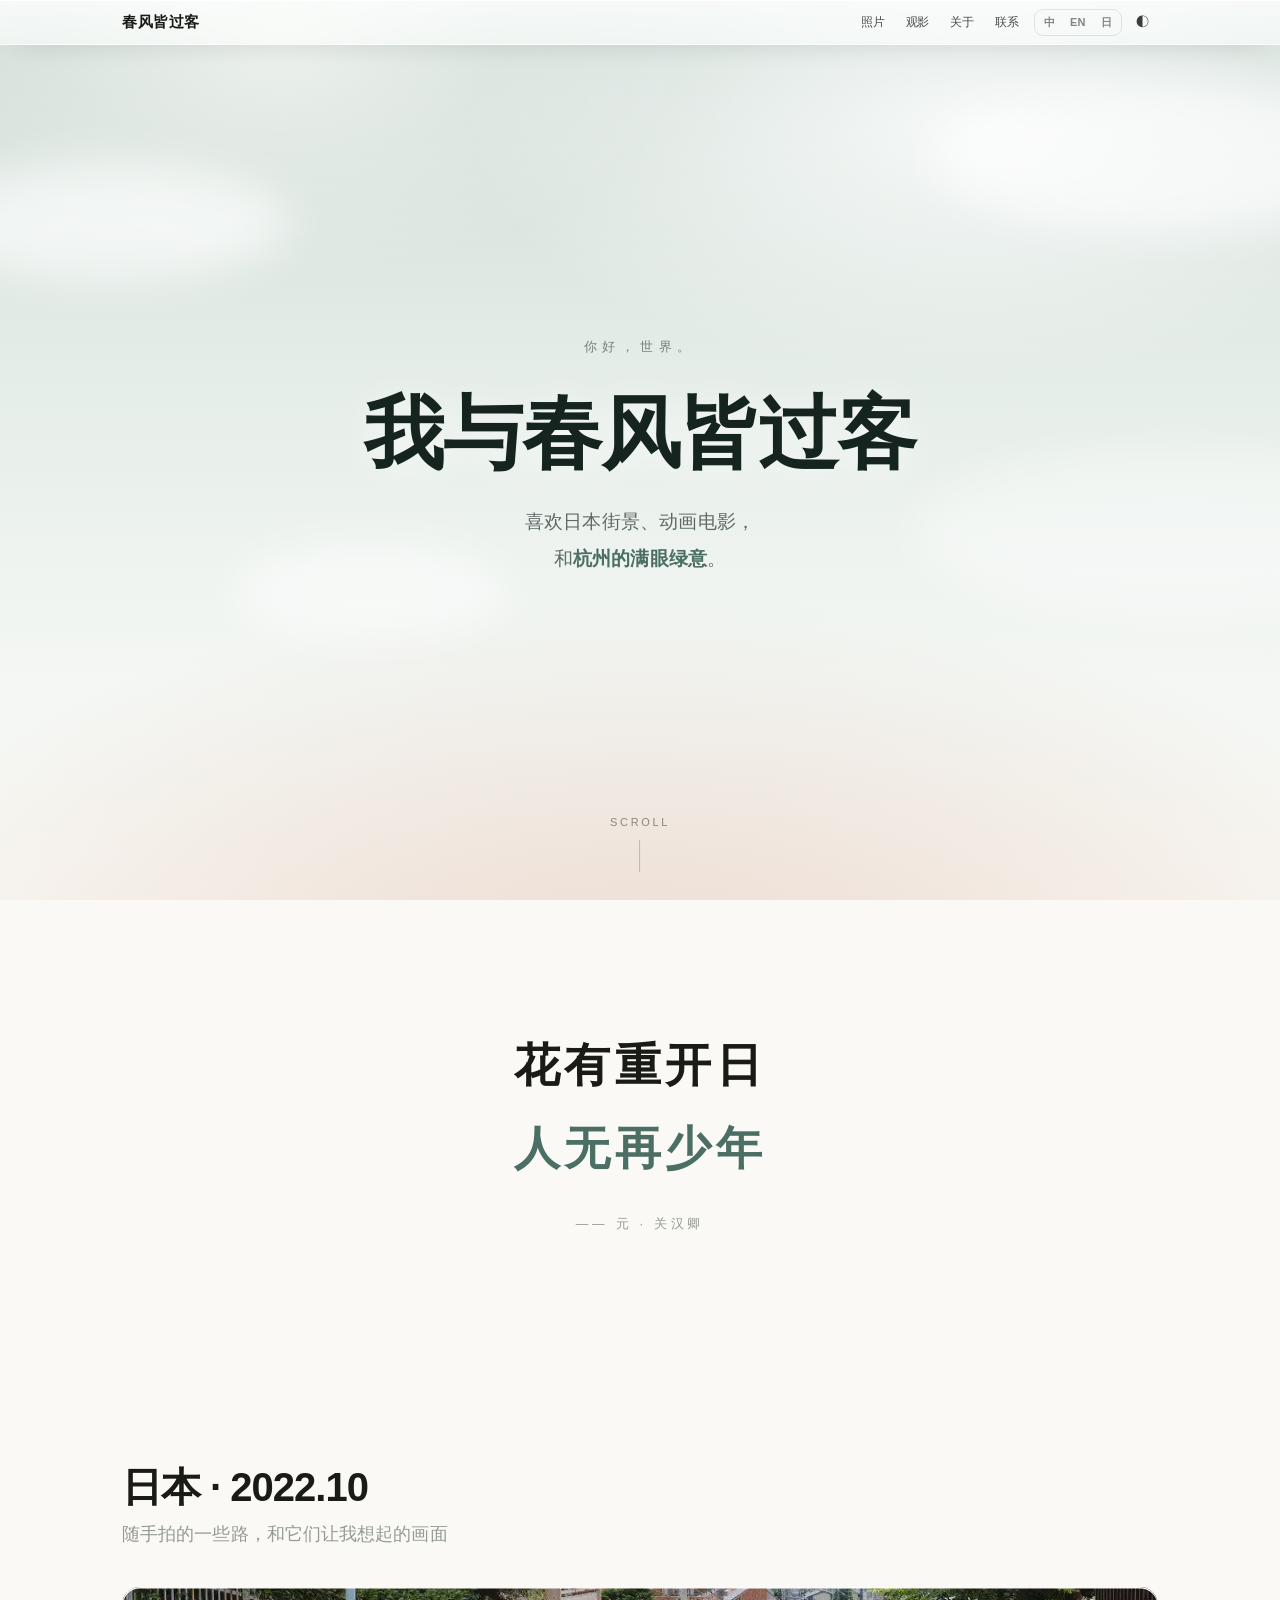
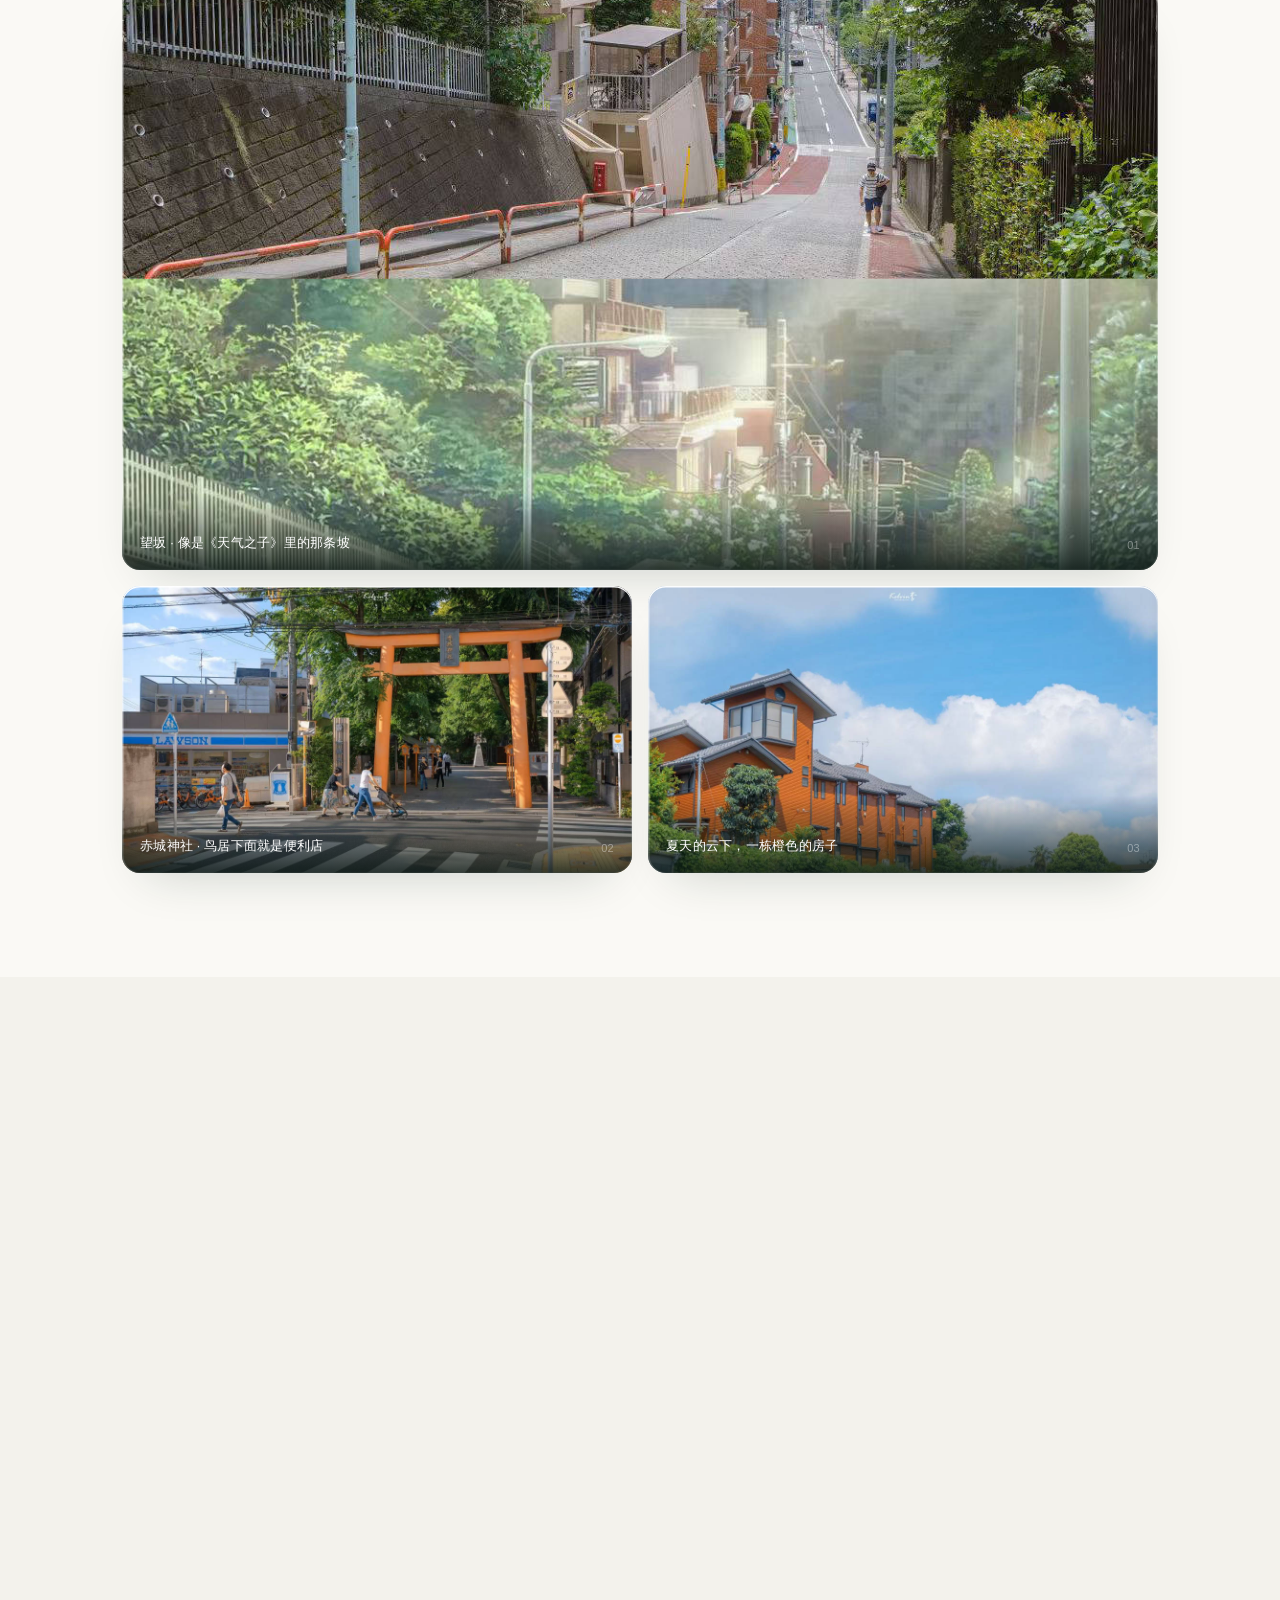
==== index.html @ cdd8de53 "新增日文界面，语言切换改为中/EN/日 三段选择器" ====
<!doctype html>
<html lang="zh-CN" data-theme="day" data-lang="zh">
<head>
<meta charset="utf-8">
<meta name="viewport" content="width=device-width,initial-scale=1">
<title>我与春风皆过客</title>
<meta name="description" content="花有重开日，人无再少年。喜欢日本街景、动画电影，也喜欢拍照和写网页。">
<meta name="theme-color" content="#cfdcd6">
<link rel="icon" href="data:image/svg+xml,<svg xmlns='http://www.w3.org/2000/svg' viewBox='0 0 100 100'><rect width='100' height='100' rx='22' fill='%234f7c6e'/><circle cx='34' cy='36' r='12' fill='%23eaf2ee' opacity='.9'/><circle cx='64' cy='30' r='8' fill='%23eaf2ee' opacity='.7'/></svg>">
<style>
:root{
  --paper:#fbfaf7; --ink:#1c2a26; --ink2:#5b6f68; --ink3:#8b9a94;
  --jade:#4f7c6e; --jade2:#7ba79a; --jade-soft:rgba(79,124,110,.10);
  --clay:#c68b6e; --line:rgba(28,42,38,.12); --card:#ffffff;
  --sky1:#cfdcd6; --sky2:#e6eee9; --sky3:#f4f7f4;
}
html[data-theme="night"]{
  --paper:#0e1513; --ink:#e8efeb; --ink2:#9db3ab; --ink3:#6f847c;
  --jade:#7fb9a6; --jade2:#5c8f7f; --jade-soft:rgba(127,185,166,.12);
  --clay:#e0a183; --line:rgba(232,239,235,.14); --card:#141d1a;
  --sky1:#12201c; --sky2:#1a2b26; --sky3:#223630;
}
*{margin:0;padding:0;box-sizing:border-box}
html{scroll-behavior:smooth;-webkit-text-size-adjust:100%}
body{
  background:var(--paper); color:var(--ink); -webkit-font-smoothing:antialiased;
  font-family:"PingFang SC","Hiragino Sans GB","Noto Sans SC","Noto Sans CJK SC",
    "Source Han Sans SC","Microsoft YaHei",-apple-system,BlinkMacSystemFont,sans-serif;
  font-size:17px; line-height:1.8; letter-spacing:.012em;
  transition:background .5s,color .5s;
}
a{color:inherit;text-decoration:none}
::selection{background:var(--jade-soft);color:var(--jade)}
.wrap{max-width:1080px;margin:0 auto;padding:0 22px}

/* 导航 */
nav{position:fixed;top:0;left:0;right:0;z-index:100;
  background:color-mix(in srgb,var(--sky1) 30%,transparent);
  backdrop-filter:blur(18px) saturate(150%);-webkit-backdrop-filter:blur(18px) saturate(150%);
  border-bottom:1px solid rgba(255,255,255,.28);transition:background .4s}
html[data-theme="night"] nav{background:rgba(14,21,19,.6);border-bottom-color:rgba(255,255,255,.08)}
.nav-in{max-width:1080px;margin:0 auto;padding:0 22px;height:52px;
  display:flex;align-items:center;justify-content:space-between}
.brand{font-size:15px;font-weight:700;letter-spacing:.1em}
.nav-links{display:flex;align-items:center;gap:1px}
.nav-links a{font-size:13px;opacity:.85;padding:7px 11px;border-radius:8px;transition:.2s}
.nav-links a:hover{opacity:1;background:rgba(255,255,255,.4)}
html[data-theme="night"] .nav-links a:hover{background:rgba(255,255,255,.08)}
.ico{border:none;background:transparent;cursor:pointer;color:inherit;opacity:.85;
  height:32px;font:inherit;font-size:13px;padding:0 9px;border-radius:8px;
  display:grid;place-items:center;transition:.2s}
.ico:hover{opacity:1;background:rgba(255,255,255,.4)}
html[data-theme="night"] .ico:hover{background:rgba(255,255,255,.08)}
.ico.lang{font-weight:700;border:1px solid rgba(28,42,38,.22)}
html[data-theme="night"] .ico.lang{border-color:rgba(255,255,255,.26)}
@media(max-width:760px){.nav-links .m{display:none}}

/* 首屏 */
.hero{position:relative;min-height:100svh;display:grid;place-items:center;
  text-align:center;overflow:hidden;padding:110px 22px 96px;
  background:
    radial-gradient(120% 78% at 50% 110%, rgba(198,139,110,.28) 0%, rgba(198,139,110,0) 56%),
    radial-gradient(62% 44% at 76% 14%, rgba(255,255,255,.78), transparent 64%),
    linear-gradient(180deg, var(--sky1) 0%, var(--sky2) 44%, var(--sky3) 76%, var(--paper) 100%);
  transition:background .5s}
html[data-theme="night"] .hero{
  background:
    radial-gradient(120% 78% at 50% 112%, rgba(224,161,131,.22) 0%, rgba(224,161,131,0) 54%),
    radial-gradient(66% 48% at 22% 10%, rgba(127,185,166,.16), transparent 64%),
    linear-gradient(180deg,#0c1613 0%,#12211d 46%,#1a2f28 78%,#0e1513 100%)}
.mist{position:absolute;border-radius:50%;filter:blur(34px);pointer-events:none;
  background:rgba(255,255,255,.62);will-change:transform}
html[data-theme="night"] .mist{background:rgba(127,185,166,.10)}
.m1{width:360px;height:120px;left:-70px;top:18%;animation:d1 52s linear infinite}
.m2{width:480px;height:150px;right:-130px;top:9%;animation:d2 68s linear infinite}
.m3{width:280px;height:100px;left:18%;top:60%;animation:d1 84s linear infinite;opacity:.8}
.m4{width:540px;height:170px;right:-170px;top:50%;animation:d2 58s linear infinite;opacity:.6}
@keyframes d1{0%{transform:translateX(0)}100%{transform:translateX(64px)}}
@keyframes d2{0%{transform:translateX(0)}100%{transform:translateX(-72px)}}
.stars{position:absolute;inset:0;pointer-events:none;opacity:0;transition:opacity .7s;
  background-image:
    radial-gradient(1.5px 1.5px at 14% 20%, #fff, transparent),
    radial-gradient(1.3px 1.3px at 30% 12%, #fff, transparent),
    radial-gradient(1.7px 1.7px at 48% 28%, #fff, transparent),
    radial-gradient(1.2px 1.2px at 64% 10%, #fff, transparent),
    radial-gradient(1.6px 1.6px at 80% 24%, #fff, transparent),
    radial-gradient(1.4px 1.4px at 90% 38%, #fff, transparent),
    radial-gradient(1.2px 1.2px at 38% 42%, #fff, transparent),
    radial-gradient(1.5px 1.5px at 9% 46%, #fff, transparent)}
html[data-theme="night"] .stars{opacity:.72}
.hero-in{position:relative;z-index:2;max-width:780px}
.hero .kicker{font-size:12.5px;letter-spacing:.46em;text-transform:uppercase;
  color:rgba(28,42,38,.55);margin-bottom:26px}
html[data-theme="night"] .hero .kicker{color:rgba(200,225,215,.66)}
.hero h1{font-size:clamp(36px,9.2vw,72px);font-weight:800;letter-spacing:.09em;
  line-height:1.34;margin-bottom:22px;color:#16241f;
  text-shadow:0 2px 34px rgba(255,255,255,.6)}
html[data-theme="night"] .hero h1{color:#eaf4ef;text-shadow:0 2px 42px rgba(127,185,166,.28)}
.hero .lead{font-size:clamp(14.5px,3.6vw,18px);line-height:1.95;letter-spacing:.05em;
  color:rgba(28,42,38,.68);max-width:540px;margin:0 auto}
html[data-theme="night"] .hero .lead{color:rgba(200,225,215,.76)}
.hero .lead em{font-style:normal;color:var(--jade);font-weight:600}
.scroll-hint{position:absolute;left:50%;bottom:28px;transform:translateX(-50%);z-index:2;
  font-size:11px;letter-spacing:.24em;color:rgba(28,42,38,.5);
  display:flex;flex-direction:column;align-items:center;gap:8px}
html[data-theme="night"] .scroll-hint{color:rgba(200,225,215,.55)}
.scroll-hint i{display:block;width:1px;height:32px;background:currentColor;opacity:.45;
  animation:pline 2.2s ease-in-out infinite}
@keyframes pline{0%,100%{transform:scaleY(.55);opacity:.3}50%{transform:scaleY(1);opacity:.7}}

/* 诗句 */
.poem{padding:104px 0;text-align:center;background:var(--paper)}
.poem blockquote{
  font-size:clamp(26px,6.6vw,44px);font-weight:700;letter-spacing:.16em;
  line-height:1.85;margin-bottom:18px;color:var(--ink)}
.poem blockquote span{color:var(--jade)}
.poem cite{font-style:normal;font-size:12.5px;letter-spacing:.3em;color:var(--ink3)}

/* 章节头 */
.sec{padding:20px 0 88px;background:var(--paper)}
.sec + .sec{padding-top:0}
.sec-head{display:flex;align-items:baseline;gap:14px;margin-bottom:26px;flex-wrap:wrap}
.sec-head h2{font-size:clamp(20px,4.6vw,27px);font-weight:700;letter-spacing:.08em}
.sec-head p{font-size:13px;letter-spacing:.08em;color:var(--ink3)}
.sec-head .rule{flex:1;height:1px;background:var(--line);min-width:30px}

/* 照片 */
.gallery{display:grid;gap:13px;grid-template-columns:repeat(6,1fr)}
.g-item{position:relative;overflow:hidden;border-radius:15px;grid-column:span 6;
  background:var(--card);border:1px solid var(--line);cursor:zoom-in}
.g-item img{display:block;width:100%;height:100%;object-fit:cover;
  transition:transform .8s cubic-bezier(.2,.6,.2,1)}
.g-item:hover img{transform:scale(1.05)}
.g-w{aspect-ratio:16/9}
.g-t{aspect-ratio:4/5}
@media(min-width:760px){
  .g-1{grid-column:span 6}
  .g-2{grid-column:span 3}
  .g-3{grid-column:span 3}
}
.g-cap{position:absolute;left:0;right:0;bottom:0;padding:36px 16px 13px;
  font-size:12.5px;letter-spacing:.04em;color:#fff;
  background:linear-gradient(180deg,transparent,rgba(10,24,20,.76));
  display:flex;justify-content:space-between;align-items:flex-end;gap:10px}
.g-cap .n{opacity:.65;font-size:11px;font-variant-numeric:tabular-nums}

/* 观影 */
.films{display:grid;gap:14px;grid-template-columns:1fr}
@media(min-width:860px){.films{grid-template-columns:1fr 1fr}}
.film{display:flex;gap:16px;padding:14px;border-radius:16px;border:1px solid var(--line);
  background:var(--card);transition:.24s;position:relative;overflow:hidden;align-items:flex-start}
.film h3{font-size:17px;margin-bottom:7px}
.film p{font-size:13.5px;line-height:1.75}
.film:hover{transform:translateY(-3px);border-color:var(--jade2)}
.poster{width:96px;min-width:96px;height:auto;aspect-ratio:2/3;object-fit:cover;
  border-radius:10px;background:var(--line);box-shadow:0 8px 22px -10px rgba(0,0,0,.4);
  cursor:zoom-in;align-self:flex-start;display:block}
.f-body{flex:1;min-width:0}
@media(max-width:430px){.poster{width:80px;min-width:80px}.film{gap:12px;padding:12px}}
.film .y{font-size:11.5px;letter-spacing:.24em;color:var(--jade);font-weight:700;margin-bottom:9px}
.film h3{font-size:19px;font-weight:700;letter-spacing:.04em;margin-bottom:10px}
.film p{font-size:14.5px;line-height:1.85;color:var(--ink2)}

/* 关于 */
.about-split{display:grid;gap:36px;grid-template-columns:1fr}
@media(min-width:840px){.about-split{grid-template-columns:1.1fr .9fr;gap:60px}}
.about-split p{color:var(--ink2);margin-bottom:15px;font-size:15.5px;line-height:1.95}
.about-split p b{color:var(--ink);font-weight:600}
.tags{display:flex;flex-wrap:wrap;gap:9px;align-content:flex-start}
.tag{font-size:13px;letter-spacing:.05em;padding:8px 15px;border-radius:999px;
  border:1px solid var(--line);color:var(--ink2);background:var(--card);transition:.2s}
.tag:hover{border-color:var(--jade);color:var(--jade)}

/* 联系 */
.contact{padding:92px 0 96px;text-align:center;background:var(--paper)}
.contact h2{font-size:clamp(20px,4.6vw,27px);font-weight:700;letter-spacing:.08em;margin-bottom:12px}
.contact p{color:var(--ink3);font-size:14.5px;margin-bottom:30px;letter-spacing:.05em}
.mails{display:flex;flex-direction:column;gap:11px;max-width:430px;margin:0 auto}
.mail{display:flex;justify-content:space-between;align-items:center;gap:14px;
  padding:15px 20px;border-radius:13px;border:1px solid var(--line);
  background:var(--card);transition:.22s;font-size:14.5px}
.mail:hover{border-color:var(--jade);transform:translateY(-2px)}
.mail .k{color:var(--ink3);font-size:11.5px;letter-spacing:.16em}
.mail .v{font-weight:600;word-break:break-all;text-align:right}

footer{padding:32px 0 46px;text-align:center;background:var(--paper);border-top:1px solid var(--line)}
footer .f{font-size:12px;letter-spacing:.12em;color:var(--ink3);line-height:2.1}

/* 灯箱 · 图集 */
.lb{position:fixed;inset:0;z-index:500;background:rgba(8,14,12,.96);
  display:none;flex-direction:column;padding:14px 12px 10px;backdrop-filter:blur(8px)}
.lb.on{display:flex}
.lb-top{display:flex;align-items:center;justify-content:space-between;padding:0 4px 10px;flex-shrink:0}
.lb-num{color:#8ea29b;font-size:11.5px;letter-spacing:.24em;font-variant-numeric:tabular-nums}
.lb-btn{border:none;background:rgba(255,255,255,.09);color:#fff;
  width:44px;height:44px;border-radius:50%;cursor:pointer;font-size:21px;
  display:grid;place-items:center;transition:.2s;line-height:1;flex-shrink:0}
.lb-btn:hover{background:rgba(255,255,255,.22)}
.lb-close{width:38px;height:38px;font-size:19px}
.lb-prev,.lb-next{position:absolute;top:50%;transform:translateY(-50%);z-index:3}
.lb-prev{left:10px}.lb-next{right:10px}
.lb-stage{flex:1;min-height:0;display:grid;place-items:center;position:relative}
.lb-stage img{max-width:100%;max-height:100%;border-radius:10px;object-fit:contain;
  box-shadow:0 30px 80px -30px rgba(0,0,0,.85);opacity:1;transition:opacity .22s,transform .22s}
.lb-stage img.out{opacity:0;transform:scale(.985)}
.lb-foot{flex-shrink:0;padding-top:12px}
.lb-cap{color:#dfe9e4;font-size:13px;letter-spacing:.05em;text-align:center;
  margin-bottom:11px;line-height:1.6;min-height:1.6em}
.lb-thumbs{display:flex;gap:7px;overflow-x:auto;padding:2px 2px 8px;
  scrollbar-width:none;-webkit-overflow-scrolling:touch;justify-content:safe center}
.lb-thumbs::-webkit-scrollbar{display:none}
.lb-thumbs img{width:52px;height:52px;min-width:52px;object-fit:cover;border-radius:7px;
  opacity:.42;cursor:pointer;transition:.18s;border:2px solid transparent}
.lb-thumbs img:hover{opacity:.75}
.lb-thumbs img.on{opacity:1;border-color:#7fb9a6;transform:scale(1.06)}
@media(max-width:600px){
  .lb{padding:10px 8px 8px}
  .lb-prev,.lb-next{width:38px;height:38px;font-size:18px}
  .lb-prev{left:4px}.lb-next{right:4px}
  .lb-thumbs img{width:44px;height:44px;min-width:44px}
  .lb-cap{font-size:12px}
}
.rv{opacity:0;transform:translateY(26px);
  transition:opacity 1s cubic-bezier(.2,.6,.2,1),transform 1s cubic-bezier(.2,.6,.2,1)}
.rv.in{opacity:1;transform:none}
@media(prefers-reduced-motion:reduce){
  *{animation:none!important;transition:none!important}
  .rv{opacity:1!important;transform:none!important}
}

/* ══════════════════════════════════════════
   苹果风覆盖层：留白 / 轻字重 / 无边框 / 纯色块
   ══════════════════════════════════════════ */
:root{
  --tint:#f5f7f6;      /* 苹果式浅灰区块 */
  --tint2:#eff3f1;     /* 卡片底色 */
  --tint2h:#e6ede9;    /* hover */
}
html[data-theme="night"]{
  --tint:#101816; --tint2:#141d1a; --tint2h:#1b2622;
}

/* 字体：向 SF Pro 靠，字距收紧 */
body{
  font-family:-apple-system,BlinkMacSystemFont,"SF Pro Display","SF Pro Text",
    "PingFang SC","Hiragino Sans GB","Noto Sans SC","Noto Sans CJK SC",
    "Microsoft YaHei",sans-serif;
  letter-spacing:-.008em; line-height:1.72;
}
h1,h2,h3,.film h3{ letter-spacing:-.022em; }

/* 导航：44px，更细 */
.nav-in{height:44px}
.brand{font-size:15px;letter-spacing:.04em;font-weight:600}
.nav-links a{font-size:12px;padding:0 10px;opacity:.78}
.ico{height:28px}

/* 首屏：字更大更紧 */
.hero h1{font-size:clamp(40px,10vw,80px);font-weight:600;letter-spacing:-.015em;line-height:1.22}
.hero .lead{font-size:clamp(15px,3.7vw,19px);line-height:1.9;letter-spacing:.01em}

/* 诗句：更大留白 */
.poem{padding:124px 0}
.poem blockquote{font-size:clamp(26px,6.4vw,46px);font-weight:600;letter-spacing:.1em;line-height:1.8}

/* 区块：交替纯色底 + 更大留白 */
.sec{padding:104px 0;background:var(--paper)}
#hz{background:var(--tint)}
#about{background:var(--tint)}
.contact{padding:104px 0 108px;background:var(--paper)}

/* 章节头：去掉横线，标题放大 */
.sec-head{display:block;margin-bottom:38px}
.sec-head h2{font-size:clamp(26px,5.6vw,40px);font-weight:600;letter-spacing:-.025em;line-height:1.14;margin-bottom:9px}
.sec-head p{font-size:clamp(15px,3.8vw,18px);color:var(--ink2);letter-spacing:.005em;line-height:1.65}
.sec-head .rule{display:none}

/* 照片：去掉边框，圆角加大 */
.gallery{gap:16px}
.g-item{border:none;border-radius:18px;background:var(--tint2)}
.g-cap{padding:40px 18px 15px;font-size:12.5px;letter-spacing:.02em}
.g-cap .n{font-size:11px;opacity:.55}

/* 观影：无边框卡片改成纯色块 */
.films{gap:12px}
.film{
  border:none;background:var(--tint2);border-radius:20px;
  padding:22px;gap:18px;align-items:flex-start;
}
.film:hover{transform:none;background:var(--tint2h);border-color:transparent}
.poster{
  width:84px;min-width:84px;border-radius:9px;
  box-shadow:0 12px 28px -16px rgba(0,0,0,.5);
}
.film .y{font-size:11px;letter-spacing:.2em;color:var(--jade);margin-bottom:8px}
.film h3{font-size:18px;font-weight:600;margin-bottom:8px}
.film p{font-size:13.5px;line-height:1.78;color:var(--ink2)}

/* 标签：药丸、无边框 */
.tag{border:none;background:var(--tint2);padding:9px 16px;border-radius:980px;
  color:var(--ink2);font-size:13px;transition:.22s}
.tag:hover{background:var(--jade);color:#fff;border:none}

/* 关于正文 */
.about-split p{font-size:16px;line-height:1.9;letter-spacing:-.005em;color:var(--ink2)}

/* 联系：无边框行 */
.mails{gap:8px;max-width:460px}
.mail{border:none;background:var(--tint2);border-radius:14px;padding:16px 20px}
.mail:hover{transform:none;background:var(--tint2h);border-color:transparent}
.mail .k{font-size:11px;letter-spacing:.16em;color:var(--ink3)}
.mail .v{font-size:14.5px;font-weight:600}

/* 页脚 */
footer{border-top:none;background:var(--tint);padding:36px 0 48px}
footer .f{font-size:12px;letter-spacing:.06em;color:var(--ink3);line-height:2}

@media(max-width:700px){
  .sec{padding:64px 0}
  .poem{padding:80px 0}
  .contact{padding:64px 0 72px}
  .about-split{gap:28px}
}

/* ══════════════════════════════════════════
   液态玻璃 Liquid Glass
   ══════════════════════════════════════════ */
:root{
  --gl-hi:rgba(255,255,255,.74);
  --gl-mid:rgba(255,255,255,.30);
  --gl-lo:rgba(255,255,255,.08);
  --gl-rim:rgba(255,255,255,.82);
  --gl-rim2:rgba(255,255,255,.20);
  --gl-shadow:rgba(16,44,36,.22);
  --gl-blob1:rgba(79,124,110,.24);
  --gl-blob2:rgba(198,139,110,.18);
}
html[data-theme="night"]{
  --gl-hi:rgba(255,255,255,.16);
  --gl-mid:rgba(255,255,255,.07);
  --gl-lo:rgba(255,255,255,.015);
  --gl-rim:rgba(255,255,255,.20);
  --gl-rim2:rgba(255,255,255,.06);
  --gl-shadow:rgba(0,0,0,.6);
  --gl-blob1:rgba(127,185,166,.16);
  --gl-blob2:rgba(224,161,131,.12);
}

/* ① 让玻璃「有东西可折射」：区块背后放柔光斑 */
#films, #about, .contact{position:relative;isolation:isolate;overflow:hidden}
#films::before, #about::before, .contact::before{
  content:"";position:absolute;inset:-10%;z-index:0;pointer-events:none;
  background:
    radial-gradient(42% 36% at 14% 18%, var(--gl-blob1), transparent 70%),
    radial-gradient(38% 32% at 88% 72%, var(--gl-blob2), transparent 70%),
    radial-gradient(28% 26% at 58% 6%,  var(--gl-blob1), transparent 72%);
  filter:blur(6px);
}
#films > .wrap, #about > .wrap, .contact > .wrap{position:relative;z-index:1}

/* ② 玻璃基底 */
.film, .mail{
  position:relative;
  background:
    radial-gradient(130% 95% at 14% -12%, var(--gl-hi) 0%, transparent 56%),
    linear-gradient(158deg, var(--gl-mid) 0%, var(--gl-lo) 48%, var(--gl-mid) 100%);
  backdrop-filter:blur(22px) saturate(185%);
  -webkit-backdrop-filter:blur(22px) saturate(185%);
  border:1px solid var(--gl-rim);
  box-shadow:
    inset 0 1px 0 var(--gl-hi),
    inset 0 -1px 0 var(--gl-rim2),
    inset 1px 0 0 var(--gl-rim2),
    inset -1px 0 0 var(--gl-rim2),
    0 20px 44px -22px var(--gl-shadow),
    0 3px 10px -5px var(--gl-shadow);
  overflow:hidden;
  transition:background .3s, box-shadow .35s, transform .3s;
}
.film:hover, .mail:hover{
  transform:translateY(-1px);
  box-shadow:
    inset 0 1px 0 var(--gl-hi),
    inset 0 -1px 0 var(--gl-rim2),
    inset 1px 0 0 var(--gl-rim2),
    inset -1px 0 0 var(--gl-rim2),
    0 26px 54px -24px var(--gl-shadow),
    0 4px 14px -6px var(--gl-shadow);
}

/* ③ 液态光泽：hover 时一道高光扫过 */
.film::after, .mail::after{
  content:"";position:absolute;inset:-50% -20%;
  background:linear-gradient(112deg, transparent 36%, rgba(255,255,255,.55) 48%, transparent 60%);
  transform:translateX(-65%);opacity:0;pointer-events:none;
  transition:opacity .45s ease, transform 1s cubic-bezier(.2,.7,.2,1);
  mix-blend-mode:screen;
}
html[data-theme="night"] .film::after,
html[data-theme="night"] .mail::after{
  background:linear-gradient(112deg, transparent 36%, rgba(180,230,210,.28) 48%, transparent 60%);
}
.film:hover::after, .mail:hover::after{opacity:1;transform:translateX(65%)}

/* ④ 药丸标签：轻玻璃（不加 backdrop-filter，省性能） */
.tag{
  border:1px solid var(--gl-rim);
  background:
    radial-gradient(130% 100% at 22% -25%, var(--gl-hi), transparent 62%),
    linear-gradient(160deg, var(--gl-mid), var(--gl-lo));
  box-shadow:inset 0 1px 0 var(--gl-hi), 0 6px 16px -10px var(--gl-shadow);
  color:var(--ink2);
}
.tag:hover{
  background:
    radial-gradient(130% 100% at 22% -25%, rgba(255,255,255,.5), transparent 62%),
    linear-gradient(160deg, var(--jade), var(--jade2));
  border-color:rgba(255,255,255,.5);
  color:#fff;
  box-shadow:inset 0 1px 0 rgba(255,255,255,.6), 0 10px 22px -12px var(--gl-shadow);
}

/* ⑤ 导航条升级为厚玻璃 */
nav{
  background:linear-gradient(180deg, rgba(255,255,255,.62), rgba(255,255,255,.30));
  backdrop-filter:blur(26px) saturate(200%);
  -webkit-backdrop-filter:blur(26px) saturate(200%);
  border-bottom:1px solid rgba(255,255,255,.55);
  box-shadow:
    inset 0 1px 0 rgba(255,255,255,.9),
    0 8px 28px -18px rgba(16,44,36,.42);
}
html[data-theme="night"] nav{
  background:linear-gradient(180deg, rgba(22,34,30,.76), rgba(14,23,20,.58));
  border-bottom-color:rgba(255,255,255,.12);
  box-shadow:inset 0 1px 0 rgba(255,255,255,.10), 0 8px 28px -18px rgba(0,0,0,.8);
}

/* ⑥ 灯箱缩略图：玻璃边框 */
.lb-thumbs img{
  border:1px solid rgba(255,255,255,.28);
  box-shadow:0 6px 16px -8px rgba(0,0,0,.6);
}
.lb-thumbs img.on{
  border-color:rgba(160,235,210,.95);
  box-shadow:0 0 0 1px rgba(160,235,210,.6), 0 8px 22px -8px rgba(0,0,0,.7);
}

/* ⑦ 灯箱按钮：玻璃胶囊 */
.lb-btn{
  background:rgba(255,255,255,.14);
  backdrop-filter:blur(14px) saturate(180%);
  -webkit-backdrop-filter:blur(14px) saturate(180%);
  border:1px solid rgba(255,255,255,.28);
  box-shadow:inset 0 1px 0 rgba(255,255,255,.45), 0 8px 22px -12px rgba(0,0,0,.7);
}
.lb-btn:hover{background:rgba(255,255,255,.26)}

@media(prefers-reduced-motion:reduce){
  .film::after,.mail::after{display:none}
  .film:hover,.mail:hover{transform:none}
}

/* ══════════════════════════════════════════
   沉浸光感 · 跟随重力
   ══════════════════════════════════════════ */
:root{
  --gx:22%;      /* 光源水平位置 */
  --gy:4%;       /* 光源垂直位置 */
  --gxr:0;       /* -1..1 归一化倾斜 */
  --gyr:0;
}

/* 玻璃卡：主高光跟着重力走 */
.film, .mail{
  background:
    radial-gradient(130% 95% at var(--gx) var(--gy), var(--gl-hi) 0%, transparent 56%),
    linear-gradient(158deg, var(--gl-mid) 0%, var(--gl-lo) 48%, var(--gl-mid) 100%);
}

/* 叠加一层会移动的柔光（滤色模式，光合成的感觉） */
.film::before, .mail::before{
  content:"";position:absolute;inset:0;border-radius:inherit;pointer-events:none;
  background:radial-gradient(54% 48% at var(--gx) var(--gy),
    rgba(255,255,255,.68) 0%, rgba(255,255,255,.22) 40%, transparent 72%);
  mix-blend-mode:screen;opacity:.9;
  transition:opacity .3s;
}
html[data-theme="night"] .film::before,
html[data-theme="night"] .mail::before{
  background:radial-gradient(52% 46% at var(--gx) var(--gy),
    rgba(170,240,214,.20) 0%, rgba(170,240,214,.06) 42%, transparent 72%);
}

/* 海报随倾斜轻微位移（视差，制造厚度感） */
.poster{
  transform:translate3d(calc(var(--gxr) * 4px), calc(var(--gyr) * 3px), 0);
  transition:transform .12s linear;
}

/* 卡片本体：极轻微的 3D 倾斜 */
.film, .mail{
  transform:perspective(900px)
            rotateX(calc(var(--gyr) * -1.4deg))
            rotateY(calc(var(--gxr) * 1.4deg));
  will-change:transform;
}
.film:hover, .mail:hover{
  transform:perspective(900px)
            rotateX(calc(var(--gyr) * -1.4deg))
            rotateY(calc(var(--gxr) * 1.4deg))
            translateY(-1px);
}

/* 首屏：光晕随重力移动 */
.hero::after{
  content:"";position:absolute;inset:0;z-index:1;pointer-events:none;
  background:radial-gradient(46% 38% at var(--gx) var(--gy),
    rgba(255,244,222,.62) 0%, rgba(255,244,222,.22) 38%, transparent 70%);
  mix-blend-mode:screen;
  transition:opacity .4s;
}
html[data-theme="night"] .hero::after{
  background:radial-gradient(46% 38% at var(--gx) var(--gy),
    rgba(140,200,255,.26) 0%, rgba(140,200,255,.08) 40%, transparent 72%);
}
/* 标题文字微视差 */
.hero-in{transform:translate3d(calc(var(--gxr) * -5px), calc(var(--gyr) * -4px), 0);
  transition:transform .15s linear}

/* 照片墙：极轻的表面反光 */
.g-item::after{
  content:"";position:absolute;inset:0;z-index:1;pointer-events:none;
  background:radial-gradient(44% 40% at var(--gx) var(--gy),
    rgba(255,255,255,.18) 0%, transparent 68%);
  mix-blend-mode:soft-light;
}
.g-cap{z-index:2}

@media(prefers-reduced-motion:reduce){
  .film,.mail,.poster,.hero-in{transform:none!important}
  .film::before,.mail::before,.hero::after,.g-item::after{display:none}
}

/* ══════════════════════════════════════════
   照片墙 · 沉浸光感（跟随重力）
   ══════════════════════════════════════════ */

/* ① 玻璃压感：内高光边 + 外投影 + 微翻转 */
.g-item{
  overflow:hidden;
  box-shadow:
    inset 0 1px 0 rgba(255,255,255,.58),
    inset 0 0 0 1px rgba(255,255,255,.14),
    inset 0 -1px 0 rgba(0,0,0,.10),
    0 24px 52px -26px var(--gl-shadow);
  transform:perspective(1200px)
            rotateX(calc(var(--gyr) * -0.9deg))
            rotateY(calc(var(--gxr) * 0.9deg));
  will-change:transform;
  transition:transform .12s linear, box-shadow .3s;
}
html[data-theme="night"] .g-item{
  box-shadow:
    inset 0 1px 0 rgba(255,255,255,.16),
    inset 0 0 0 1px rgba(255,255,255,.06),
    0 24px 52px -26px rgba(0,0,0,.8);
}

/* ② 主光：柔光混合，像光打在照片上（不洗白） */
.g-item::after{
  content:"";position:absolute;inset:0;z-index:1;pointer-events:none;
  background:radial-gradient(62% 68% at var(--gx) var(--gy),
    rgba(255,255,255,.78) 0%,
    rgba(255,255,255,.30) 30%,
    rgba(255,255,255,0)   66%);
  mix-blend-mode:soft-light;
  transition:opacity .3s;
}
html[data-theme="night"] .g-item::after{
  background:radial-gradient(58% 62% at var(--gx) var(--gy),
    rgba(180,240,220,.30) 0%,
    rgba(180,240,220,.08) 36%,
    rgba(180,240,220,0)   68%);
}

/* ③ 表面反光：滤色叠加，模拟玻璃面的一层薄光 */
.g-item::before{
  content:"";position:absolute;inset:0;z-index:1;pointer-events:none;
  background:
    /* 常驻：左上角一道玻璃斜光，静态也看得见 */
    linear-gradient(126deg,
      rgba(255,255,255,.26) 0%,
      rgba(255,255,255,.10) 14%,
      rgba(255,255,255,.02) 26%,
      transparent 40%),
    /* 右下角一道极淡的反光，制造厚度 */
    linear-gradient(306deg,
      rgba(255,255,255,.12) 0%,
      transparent 30%),
    /* 移动：跟随重力的反光 */
    radial-gradient(74% 86% at var(--gx) var(--gy),
      rgba(255,255,255,.20) 0%, rgba(255,255,255,.06) 44%, transparent 72%);
  mix-blend-mode:screen;
}

/* ④ 说明条保持在光层之上 */
.g-cap{z-index:3}

@media(prefers-reduced-motion:reduce){
  .g-item{transform:none!important}
  .g-item::before,.g-item::after{display:none}
}

/* 学校 / 年级 */
.school{
  font-size:14px;font-weight:600;letter-spacing:.1em;
  color:var(--jade);margin-bottom:16px;
  display:flex;align-items:center;gap:8px;
}
.school::before{
  content:"";width:16px;height:1px;background:currentColor;opacity:.55;
}

/* ══════════════════════════════════════════
   照片墙 · 液态玻璃（重做：用覆盖层而非 inset）
   ══════════════════════════════════════════ */
.g-item{
  position:relative;
  box-shadow:0 26px 54px -26px var(--gl-shadow);
}

/* ── 玻璃面：一块半透明白玻璃压在照片上 ── */
.g-item::before{
  content:"";position:absolute;inset:0;z-index:2;pointer-events:none;
  border-radius:inherit;
  background:
    /* 左上角镜面高光（这是"看起来是玻璃"的关键） */
    radial-gradient(44% 36% at 7% 3%,
      rgba(255,255,255,.46) 0%,
      rgba(255,255,255,.14) 40%,
      transparent 68%),
    /* 斜向玻璃厚薄变化 */
    linear-gradient(134deg,
      rgba(255,255,255,.20) 0%,
      rgba(255,255,255,.05) 24%,
      rgba(255,255,255,0)   48%,
      rgba(0,0,0,.07)      100%);
  /* 棱边：顶亮线 + 细亮环 + 底部内阴影 */
  box-shadow:
    inset 0 1px 0 rgba(255,255,255,.92),
    inset 0 0 0 1px rgba(255,255,255,.30),
    inset 0 -3px 9px -3px rgba(0,0,0,.30);
}

/* ── 跟随重力的移动光（screen 叠加，明显更亮） ── */
.g-item::after{
  content:"";position:absolute;inset:0;z-index:2;pointer-events:none;
  border-radius:inherit;
  background:radial-gradient(56% 62% at var(--gx) var(--gy),
    rgba(255,255,255,.42) 0%,
    rgba(255,255,255,.13) 32%,
    rgba(255,255,255,0)   64%);
  mix-blend-mode:screen;
  opacity:.95;
}

/* 说明条压在最上面 */
.g-cap{z-index:3}

/* ── 夜间 ── */
html[data-theme="night"] .g-item::before{
  background:
    radial-gradient(44% 36% at 7% 3%, rgba(180,240,215,.20) 0%, rgba(180,240,215,.05) 40%, transparent 68%),
    linear-gradient(134deg,
      rgba(255,255,255,.08) 0%,
      rgba(255,255,255,.02) 24%,
      rgba(255,255,255,0)   48%,
      rgba(0,0,0,.26)      100%);
  box-shadow:
    inset 0 1px 0 rgba(255,255,255,.26),
    inset 0 0 0 1px rgba(255,255,255,.12),
    inset 0 -3px 9px -3px rgba(0,0,0,.55);
}
html[data-theme="night"] .g-item::after{
  background:radial-gradient(56% 62% at var(--gx) var(--gy),
    rgba(170,240,214,.26) 0%,
    rgba(170,240,214,.08) 34%,
    transparent 66%);
}

@media(prefers-reduced-motion:reduce){
  .g-item::after{display:none}
}

/* ══════════════════════════════════════════
   照片墙 · 渐变亮边（去掉高光，只留棱）
   ══════════════════════════════════════════ */
.g-item{
  position:relative;
  box-shadow:
    0 30px 58px -28px var(--gl-shadow),
    0 6px 16px -8px var(--gl-shadow);
}

/* ── 渐变亮边：用 mask 挖空中间，只留 1.5px 的环 ── */
.g-item::before{
  content:"";position:absolute;inset:0;z-index:2;pointer-events:none;
  border-radius:inherit;
  padding:1.5px;
  mix-blend-mode:normal;
  background:conic-gradient(from calc(var(--ga, 315) * 1deg),
    rgba(255,255,255,.98)   0deg,
    rgba(255,255,255,.62)  26deg,
    rgba(255,255,255,.16)  62deg,
    rgba(255,255,255,.03) 118deg,
    rgba(255,255,255,.02) 186deg,
    rgba(255,255,255,.10) 244deg,
    rgba(255,255,255,.40) 296deg,
    rgba(255,255,255,.80) 336deg,
    rgba(255,255,255,.98) 360deg);
  -webkit-mask:linear-gradient(#000 0 0) content-box, linear-gradient(#000 0 0);
  -webkit-mask-composite:xor;
          mask:linear-gradient(#000 0 0) content-box, linear-gradient(#000 0 0);
          mask-composite:exclude;
}

/* ── 立体感：底部内暗 + 外投影已在上方 ── */
.g-item::after{
  content:"";position:absolute;inset:0;z-index:2;pointer-events:none;
  border-radius:inherit;
  background:transparent;          /* 清掉旧的高光底 */
  mix-blend-mode:normal;
  opacity:1;
  box-shadow:
    inset 0 -16px 26px -18px rgba(0,0,0,.55),
    inset 0 16px 26px -20px rgba(255,255,255,.30);
}

/* 说明条压在最上面 */
.g-cap{z-index:3}

/* ── 夜间 ── */
html[data-theme="night"] .g-item::before{
  background:conic-gradient(from calc(var(--ga, 315) * 1deg),
    rgba(190,245,225,.85)   0deg,
    rgba(190,245,225,.45)  26deg,
    rgba(190,245,225,.10)  62deg,
    rgba(255,255,255,.02) 118deg,
    rgba(255,255,255,.015)186deg,
    rgba(190,245,225,.06) 244deg,
    rgba(190,245,225,.28) 296deg,
    rgba(190,245,225,.62) 336deg,
    rgba(190,245,225,.85) 360deg);
}
html[data-theme="night"] .g-item::after{
  box-shadow:
    inset 0 -16px 26px -18px rgba(0,0,0,.75),
    inset 0 16px 26px -20px rgba(190,245,225,.12);
}

/* ══════════════════════════════════════════
   性能优化版（视觉保留，代价砍掉）
   ══════════════════════════════════════════ */

/* ① 砍掉大面积的 backdrop-filter（滚动卡顿元凶） */
.film, .mail{
  backdrop-filter:none!important;
  -webkit-backdrop-filter:none!important;
  background:
    linear-gradient(158deg,
      rgba(255,255,255,.66) 0%,
      rgba(255,255,255,.36) 46%,
      rgba(255,255,255,.56) 100%)!important;
}
html[data-theme="night"] .film,
html[data-theme="night"] .mail{
  background:linear-gradient(158deg,
    rgba(255,255,255,.11) 0%,
    rgba(255,255,255,.045) 46%,
    rgba(255,255,255,.09) 100%)!important;
}
/* 观影卡的高光改成静态（不再每帧重绘） */
.film::before, .mail::before{
  background:radial-gradient(54% 48% at 18% 6%,
    rgba(255,255,255,.62) 0%, rgba(255,255,255,.18) 40%, transparent 72%)!important;
}
html[data-theme="night"] .film::before,
html[data-theme="night"] .mail::before{
  background:radial-gradient(54% 48% at 18% 6%,
    rgba(170,240,214,.16) 0%, rgba(170,240,214,.05) 40%, transparent 72%)!important;
}

/* ② 照片：conic+mask 太贵 → 换成 4 条 inset 线（便宜 10 倍） */
.g-item{
  transform:none!important;
  box-shadow:0 24px 46px -26px var(--gl-shadow)!important;
}
.g-item::before{
  content:"";position:absolute;inset:0;z-index:2;pointer-events:none;
  border-radius:inherit;
  padding:0!important;
  background:none!important;
  mix-blend-mode:normal!important;
  -webkit-mask:none!important;mask:none!important;
  -webkit-mask-composite:source-over!important;mask-composite:add!important;
  box-shadow:
    inset 0 1.5px 0 rgba(255,255,255,.95),      /* 顶部亮线 */
    inset 1.5px 0 0 rgba(255,255,255,.50),      /* 左侧中线 */
    inset 0 0 0 1px rgba(255,255,255,.26),      /* 细环 */
    inset -1.5px 0 0 rgba(255,255,255,.10),     /* 右侧弱 */
    inset 0 -1.5px 0 rgba(255,255,255,.06),     /* 底部更弱 */
    inset 0 -18px 24px -20px rgba(0,0,0,.55);   /* 底部内暗 */
}
.g-item::after{display:none!important}   /* 整层去掉 */

html[data-theme="night"] .g-item::before{
  box-shadow:
    inset 0 1.5px 0 rgba(190,245,225,.70),
    inset 1.5px 0 0 rgba(190,245,225,.32),
    inset 0 0 0 1px rgba(255,255,255,.10),
    inset -1.5px 0 0 rgba(255,255,255,.05),
    inset 0 -1.5px 0 rgba(255,255,255,.03),
    inset 0 -18px 24px -20px rgba(0,0,0,.80);
}

/* ③ 去掉所有每帧变化的 transform */
.poster, .hero-in{transform:none!important}
.film, .mail{transform:none!important}
.film:hover, .mail:hover{transform:none!important}

/* ④ 首屏光晕改静态 */
.hero::after{
  background:radial-gradient(46% 38% at 22% 4%,
    rgba(255,244,222,.60) 0%, rgba(255,244,222,.20) 38%, transparent 70%)!important;
}
html[data-theme="night"] .hero::after{
  background:radial-gradient(46% 38% at 22% 4%,
    rgba(140,200,255,.24) 0%, rgba(140,200,255,.07) 40%, transparent 72%)!important;
}

/* ⑤ 云：减少模糊半径 + 加合成层提示 */
.mist{filter:blur(22px)!important;will-change:transform}
.stars{will-change:auto}

/* ⑥ 灯箱按钮去掉 backdrop-filter */
.lb-btn{
  backdrop-filter:none!important;-webkit-backdrop-filter:none!important;
  background:rgba(255,255,255,.18)!important;
}

/* ⑦ 导航条：模糊 26px → 12px（成本约降到 1/4，观感几乎不变） */
nav{
  backdrop-filter:blur(12px) saturate(160%)!important;
  -webkit-backdrop-filter:blur(12px) saturate(160%)!important;
  background:linear-gradient(180deg, rgba(255,255,255,.80), rgba(255,255,255,.62))!important;
}
html[data-theme="night"] nav{
  background:linear-gradient(180deg, rgba(22,34,30,.92), rgba(14,23,20,.82))!important;
}

/* ⑧ 手机端只保留 2 朵云（少两个大模糊层） */
@media(max-width:760px){
  .m3, .m4{display:none!important}
  .mist{filter:blur(18px)!important}
}

/* ⑨ 离屏区块跳过渲染（长页面滚动更顺） */
#jp, #hz, #films, #about, .contact, footer{
  content-visibility:auto;
  contain-intrinsic-size:auto 800px;
}

/* ══════════════════════════════════════════
   调色优化（只改颜色，不碰布局）
   ══════════════════════════════════════════ */
:root{
  --paper:#faf9f5;        /* 暖纸白：照片在暖底上更透 */
  --ink:#1a1a17;          /* 近黑，中性微暖（原为绿黑） */
  --ink2:#5c625d;
  --ink3:#959a94;
  --jade:#4b6f64;         /* 降饱和、加深 */
  --jade2:#6e9689;
  --clay:#c08a6e;
  --tint:#f3f2ec;         /* 暖灰，去掉绿调 */
  --tint2:#ecede6;
  --tint2h:#e3e4dc;
  --line:rgba(26,26,23,.10);
}
html[data-theme="night"]{
  --paper:#0d0f0d;
  --ink:#eceee9;
  --ink2:#a0a69f;
  --ink3:#6f756e;
  --jade:#84b3a4;
  --jade2:#5d8779;
  --tint:#141715;
  --tint2:#191d1a;
  --tint2h:#212622;
  --line:rgba(236,238,233,.13);
}

/* 强调色收敛：这些位置不再用绿，改中性灰 */
.film .y{color:var(--ink3)!important}
.sec-head p{color:var(--ink3)}
.tag{color:var(--ink2)}
.mail .k{color:var(--ink3)}
.g-cap .n{color:rgba(255,255,255,.72)}

/* 三语选择器 */
.langsel{display:inline-flex;align-items:center;gap:1px;
  border:1px solid var(--line);border-radius:9px;padding:2px;margin:0 4px}
.langsel button{border:none;background:transparent;color:var(--ink);opacity:.52;
  font:inherit;font-size:11px;font-weight:700;letter-spacing:.02em;
  padding:5px 7px;border-radius:7px;cursor:pointer;transition:.18s;line-height:1}
.langsel button:hover{opacity:.85}
.langsel button.on{opacity:1;background:var(--jade);color:#fff}
html[data-theme="night"] .langsel button.on{color:#0d0f0d}
@media(max-width:400px){.langsel button{padding:5px 5px;font-size:10.5px}}
</style>
</head>
<body>

<nav>
  <div class="nav-in">
    <a class="brand" href="#" data-en="Spring &amp; I" data-ja="春風と私">春风皆过客</a>
    <div class="nav-links">
      <a href="#jp" data-en="Photos" data-ja="写真">照片</a>
      <a href="#films" class="m" data-en="Films" data-ja="映画">观影</a>
      <a href="#about" class="m" data-en="About" data-ja="について">关于</a>
      <a href="#contact" data-en="Contact" data-ja="連絡">联系</a>
      <div class="langsel" role="group" aria-label="Language"><button data-setlang="zh">中</button><button data-setlang="en">EN</button><button data-setlang="ja">日</button></div>
      <button class="ico" id="tgl" aria-label="Toggle day/night">◐</button>
    </div>
  </div>
</nav>

<header class="hero">
  <div class="mist m1"></div><div class="mist m2"></div>
  <div class="mist m3"></div><div class="mist m4"></div>
  <div class="stars"></div>
  <div class="hero-in">
    <p class="kicker" data-en="Hello, World" data-ja="ハロー・ワールド">你好，世界。</p>
    <h1 data-en="I &amp; the Spring Breeze<br>Are Both Passers-by" data-ja="私も春風も<br>通り過ぎる人">我与春风皆过客</h1>
    <p class="lead" data-en="Into Japanese streetscapes, animated films,<br>and <em>the green of Hangzhou</em>." data-ja="日本の街並みとアニメ映画、<br>そして<em>杭州の緑</em>が好き。">喜欢日本街景、动画电影，<br>和<em>杭州的满眼绿意</em>。</p>
  </div>
  <div class="scroll-hint"><span>SCROLL</span><i></i></div>
</header>

<section class="poem">
  <div class="wrap">
    <blockquote class="rv" data-en="Flowers bloom again.<br><span>Youth never returns.</span>" data-ja="花は再び咲けども<br><span>人は再び若しからず</span>">花有重开日<br><span>人无再少年</span></blockquote>
    <cite class="rv" data-en="— Guan Hanqing, Yuan dynasty" data-ja="— 元・関漢卿">—— 元 · 关汉卿</cite>
  </div>
</section>

<section class="sec" id="jp">
  <div class="wrap">
    <div class="sec-head">
      <h2 class="rv" data-en="Japan, Oct 2022" data-ja="日本・2022.10">日本 · 2022.10</h2>
      <span class="rule"></span>
      <p class="rv" data-en="a few roads, and the frames they echoed" data-ja="何気なく撮ったいくつかの道と、そこから思い出した風景">随手拍的一些路，和它们让我想起的画面</p>
    </div>
    <div class="gallery">
      <figure class="g-item g-1 g-w rv" data-cap="望坂 · 像是《天气之子》里的那条坡" data-cap-ja="望坂 — 『天気の子』に出てきそうな坂" data-cap-en="Misasaka — right out of Weathering With You">
        <img src="photos/slope.jpg" alt="望坂" loading="lazy" width="1080" height="1215">
        <figcaption class="g-cap"><span data-en="Misasaka — like the slope in Weathering With You" data-ja="望坂 — 『天気の子』に出てきそうな坂">望坂 · 像是《天气之子》里的那条坡</span><span class="n">01</span></figcaption>
      </figure>
      <figure class="g-item g-2 g-w rv" data-cap="赤城神社 · 鸟居下面就是便利店" data-cap-ja="赤城神社 — 鳥居のすぐ下にコンビニ" data-cap-en="Akagi Shrine, with a Lawson right below">
        <img src="photos/shrine.jpg" alt="赤城神社" loading="lazy" width="1400" height="700">
        <figcaption class="g-cap"><span data-en="Akagi Shrine — a Lawson under the torii" data-ja="赤城神社 — 鳥居のすぐ下にコンビニ">赤城神社 · 鸟居下面就是便利店</span><span class="n">02</span></figcaption>
      </figure>
      <figure class="g-item g-3 g-w rv" data-cap="夏天的云下，一栋橙色的房子" data-cap-ja="夏の雲の下、オレンジ色の家" data-cap-en="An orange house under summer clouds">
        <img src="photos/house.jpg" alt="橙色木屋" loading="lazy" width="1400" height="700">
        <figcaption class="g-cap"><span data-en="An orange house under summer clouds" data-ja="夏の雲の下、オレンジ色の家">夏天的云下，一栋橙色的房子</span><span class="n">03</span></figcaption>
      </figure>
    </div>
  </div>
</section>

<section class="sec" id="hz">
  <div class="wrap">
    <div class="sec-head">
      <h2 class="rv" data-en="Hangzhou · by the Qiantang" data-ja="杭州・銭塘江のほとり">杭州 · 钱塘江岸</h2>
      <span class="rule"></span>
      <p class="rv" data-en="the wind messed up something, but left the green" data-ja="銭塘江を風が吹き抜け、君が言った杭州の約束も吹き消した">风吹过钱塘江岸，也吹散了你说来杭州的约定</p>
    </div>
    <div class="gallery">
      <figure class="g-item g-1 g-w rv" data-cap="梧桐树下，一辆绿色的出租车开过" data-cap-ja="プラタナスの下、緑のタクシーが走り過ぎる" data-cap-en="A green cab under the plane trees">
        <img src="photos/hz-road.jpg" alt="林荫道" loading="lazy" width="1200" height="1600">
        <figcaption class="g-cap"><span data-en="A green cab under the plane trees" data-ja="プラタナスの下、緑のタクシーが走り過ぎる">梧桐树下，一辆绿色的出租车开过</span><span class="n">04</span></figcaption>
      </figure>
      <figure class="g-item g-1 g-w rv" data-cap="抬头 · 一整棵长满青苔的树" data-cap-ja="見上げれば — 苔むした一本の木" data-cap-en="Looking up — a whole tree covered in moss">
        <img src="photos/canopy.jpg" alt="大树仰拍" loading="lazy" width="1400" height="1050">
        <figcaption class="g-cap"><span data-en="Looking up — a whole tree covered in moss" data-ja="見上げれば — 苔むした一本の木">抬头 · 一整棵长满青苔的树</span><span class="n">05</span></figcaption>
      </figure>
      </div>
  </div>
</section>

<section class="sec" id="films">
  <div class="wrap">
    <div class="sec-head">
      <h2 class="rv" data-en="Films I keep going back to" data-ja="観てきたもの">看过的一些</h2>
      <span class="rule"></span>
      <p class="rv" data-en="some of them I've watched more than once" data-ja="何度も観返した作品もある">有几部看了不止一遍</p>
    </div>
    <div class="films">
      <article class="film rv">
        <img class="poster" src="photos/yourname.jpg" alt="你的名字。" loading="lazy" width="460" height="690">
        <div class="f-body">
        <div class="y">2016</div>
        <h3 data-en="Your Name." data-ja="君の名は。">你的名字。</h3>
        <p data-en="The moment at dusk on the mountain top — that's the most concrete picture I have of what “passing each other by” means." data-ja="「黄昏時」のあの場面は、「すれ違い」という言葉について私が持っている最も具体的なイメージだ。山の頂でようやく出会う二人に、残された光はあと一分しかない。">「黄昏之时」那一幕，是我对"擦肩而过"这四个字最具体的想象。两个人在山顶终于见面，天光只剩最后一分钟。</p>
        </div>
      </article>
      <article class="film rv">
        <img class="poster" src="photos/weathering.jpg" alt="天气之子" loading="lazy" width="460" height="690">
        <div class="f-body">
        <div class="y">2019</div>
        <h3 data-en="Weathering With You" data-ja="天気の子">天气之子</h3>
        <p data-en="Rain buries the whole city and nobody apologises for it. I like that it refuses to be a noble story." data-ja="雨が街を丸ごと沈めても、彼は謝ろうとしない。「正しい」選択を拒んだところが好きだ。ただ、あの人を残したかっただけなのだ。">雨把整座城市淹了，他也没打算道歉。喜欢它不肯做一个"正确"的选择，就是想把那个人留下来而已。</p>
        </div>
      </article>
      <article class="film rv">
        <img class="poster" src="photos/helloworld.jpg" alt="HELLO WORLD" loading="lazy" width="460" height="690">
        <div class="f-body">
        <div class="y">2019</div>
        <h3 data-en="HELLO WORLD" data-ja="HELLO WORLD">HELLO WORLD</h3>
        <p data-en="“Hello, World.” I've been using this line as a signature ever since — it's also the first thing every program says." data-ja="「ハロー・ワールド」。それからずっとこの言葉を使っている。プログラムが最初に発する言葉であり、人が初めてこの世界を見上げたときに言う言葉でもある。">「你好，世界。」后来我把这句话一直用着 —— 它是每段程序说的第一句话，也是人第一次抬头看这个世界时说的。</p>
        </div>
      </article>
      <article class="film rv">
        <img class="poster" src="photos/suzume.jpg" alt="铃芽之旅" loading="lazy" width="460" height="690">
        <div class="f-body">
        <div class="y">2022</div>
        <h3 data-en="Suzume" data-ja="すずめの戸締まり">铃芽之旅</h3>
        <p data-en="Doors, ruins, and the things people left behind. The closing door is a kind of goodbye." data-ja="扉と、廃墟と、置き去りにされたものの話。扉を閉めることも、また一つの別れなのだ。">关于门、废墟，还有被留下的东西。关上一扇门，其实也是一种告别。</p>
        </div>
      </article>
    </div>
  </div>
</section>

<section class="sec" id="about">
  <div class="wrap">
    <div class="sec-head">
      <h2 class="rv" data-en="About" data-ja="について">关于</h2>
      <span class="rule"></span>
    </div>
    <div class="about-split">
      <div>
        <p class="school rv" data-en="Vocational University of Science &amp; Technology · Class of 2024" data-ja="河科職大・2024年度入学">河科职大 · 2024 级</p>
        <p class="rv" data-en="A college student. I take photos on the way to class, and build small things on the side." data-ja="学生です。授業へ向かう道で写真を撮り、空いた時間に小さなものを作っています。">一个在校学生。会在去上课的路上拍照，也会在课余做点小东西。</p>
        <p class="rv" data-en="Still learning: Linux, Git, a little Python. And still collecting roads." data-ja="Linux と Git、それに少しだけ Python を勉強中。いろいろな道も、まだ集めています。">还在学 Linux、Git，还有一点点 Python。也还在收集各种各样的路。</p>
      </div>
      <div class="rv">
        <div class="tags">
          <span class="tag" data-en="Animated films" data-ja="アニメ映画">动画电影</span>
          <span class="tag" data-en="Japanese streets" data-ja="日本の街並み">日本街景</span>
          <span class="tag" data-en="Photography" data-ja="写真">拍照</span>
          <span class="tag" data-en="Walking" data-ja="散歩">走路</span>
          <span class="tag">HTML / CSS</span>
          <span class="tag">JavaScript</span>
          <span class="tag">Python</span>
          <span class="tag">Photoshop</span>
          <span class="tag">Linux</span>
          <span class="tag">Git</span>
        </div>
      </div>
    </div>
  </div>
</section>

<section class="contact" id="contact">
  <div class="wrap">
    <h2 class="rv" data-en="Say hello" data-ja="話しましょう">说说话</h2>
    <p class="rv" data-en="Either address works." data-ja="どちらのアドレスでも届きます。">随便哪个邮箱都能找到我。</p>
    <div class="mails rv">
      <a class="mail" href="mailto:liziliangli73@gmail.com"><span class="k">GMAIL</span><span class="v">liziliangli73@gmail.com</span></a>
      <a class="mail" href="mailto:2011961478@qq.com"><span class="k">QQ</span><span class="v">2011961478@qq.com</span></a>
      <a class="mail" href="https://github.com/liziliangli73-max" target="_blank" rel="noopener"><span class="k">GITHUB</span><span class="v">@liziliangli73-max</span></a>
    </div>
  </div>
</section>

<footer>
  <div class="wrap f">
    <div data-en="© 2026 · hand-written HTML &amp; CSS" data-ja="© 2026 · HTML / CSS 手書き">© 2026 · 手写 HTML / CSS</div>
    <div data-en=" Photos from my own camera roll" data-ja="写真は自分のアルバムから">照片来自我的相册</div>
  </div>
</footer>

<!-- 灯箱 · 图集 -->
<div class="lb" id="lb" aria-hidden="true" role="dialog" aria-label="Photo gallery">
  <div class="lb-top">
    <span class="lb-num" id="lbNum"></span>
    <button class="lb-btn lb-close" id="lbClose" aria-label="Close">×</button>
  </div>
  <button class="lb-btn lb-prev" id="lbPrev" aria-label="Previous">‹</button>
  <button class="lb-btn lb-next" id="lbNext" aria-label="Next">›</button>
  <div class="lb-stage"><img id="lbImg" alt=""></div>
  <div class="lb-foot">
    <div class="lb-cap" id="lbCap"></div>
    <div class="lb-thumbs" id="lbThumbs"></div>
  </div>
</div>

<script>
(function(){
  var root = document.documentElement;

  /* 主题 */
  var t=null; try{ t=localStorage.getItem('theme'); }catch(e){}
  if(t==='night') root.setAttribute('data-theme','night');
  document.getElementById('tgl').addEventListener('click', function(){
    var n = root.getAttribute('data-theme')==='night' ? 'day' : 'night';
    root.setAttribute('data-theme', n);
    try{ localStorage.setItem('theme', n); }catch(e){}
  });

  /* 语言 */
  var META={
    zh:{title:'我与春风皆过客',desc:'花有重开日，人无再少年。喜欢日本街景、动画电影，也喜欢拍照和写网页。',lang:'zh-CN'},
    en:{title:'Spring Breeze & I',desc:'Flowers bloom again; youth never returns. Japanese streetscapes, animated films, photography.',lang:'en'},
    ja:{title:'春風と私',desc:'花は再び咲けども、人は再び若しからず。日本の街並みとアニメ映画、写真が好きです。',lang:'ja'}
  };
  var nodes=[];
  document.querySelectorAll('[data-en]').forEach(function(el){
    nodes.push({el:el, zh:el.innerHTML, en:el.getAttribute('data-en'), ja:el.getAttribute('data-ja')});
  });
  var imgs=document.querySelectorAll('.g-item');
  function setLang(lang){
    var m=META[lang]||META.zh;
    nodes.forEach(function(n){
      n.el.innerHTML = (lang==='en') ? n.en : (lang==='ja' ? (n.ja||n.zh) : n.zh);
    });
    imgs.forEach(function(fig){
      var zh=fig.getAttribute('data-cap'),
          en=fig.getAttribute('data-cap-en'),
          ja=fig.getAttribute('data-cap-ja');
      fig.setAttribute('data-active-cap',
        lang==='en' ? (en||zh) : (lang==='ja' ? (ja||zh) : (zh||'')));
    });
    root.setAttribute('data-lang',lang); root.setAttribute('lang',m.lang);
    document.title=m.title;
    var d=document.querySelector('meta[name="description"]'); if(d) d.setAttribute('content',m.desc);
    document.querySelectorAll('[data-setlang]').forEach(function(b){
      b.classList.toggle('on', b.getAttribute('data-setlang')===lang);
    });
    try{ localStorage.setItem('lang',lang); }catch(e){}
  }
  imgs.forEach(function(fig){ fig.setAttribute('data-active-cap', fig.getAttribute('data-cap')||''); });
  var sl='zh'; try{ sl=localStorage.getItem('lang')||'zh'; }catch(e){}
  if(sl==='en'||sl==='ja') setLang(sl);
  document.querySelectorAll('[data-setlang]').forEach(function(b){
    b.addEventListener('click', function(){ setLang(b.getAttribute('data-setlang')); });
  });

  /* 灯箱 · 图集 */
  var lb=document.getElementById('lb'), lbImg=document.getElementById('lbImg'),
      lbCap=document.getElementById('lbCap'), lbNum=document.getElementById('lbNum'),
      lbThumbs=document.getElementById('lbThumbs');
  var list=Array.prototype.slice.call(document.querySelectorAll('.g-item img, .poster'));
  var cur=0;

  list.forEach(function(img,i){
    var t=document.createElement('img');
    t.src=img.getAttribute('src'); t.alt=''; t.loading='lazy';
    t.addEventListener('click', function(e){ e.stopPropagation(); show(i); });
    lbThumbs.appendChild(t);
  });
  var thumbs=Array.prototype.slice.call(lbThumbs.children);

  function capOf(img){
    var fig=img.closest('.g-item');
    if(fig) return fig.getAttribute('data-active-cap') || '';
    var film=img.closest('.film');
    if(film){ var h=film.querySelector('h3'); return h?h.textContent:''; }
    return img.alt || '';
  }

  function show(i){
    cur=(i+list.length)%list.length;
    var img=list[cur];
    var full=img.currentSrc || img.src;
    lbImg.classList.add('out');
    var pre=new Image();
    function done(){ lbImg.src=full; requestAnimationFrame(function(){ lbImg.classList.remove('out'); }); }
    pre.onload=done; pre.onerror=done; pre.src=full;
    lbCap.textContent=capOf(img);
    lbNum.textContent=(cur+1)+' / '+list.length;
    thumbs.forEach(function(t,k){ t.classList.toggle('on', k===cur); });
    var at=thumbs[cur];
    if(at && at.scrollIntoView) at.scrollIntoView({block:'nearest',inline:'center',behavior:'smooth'});
    [cur-1,cur+1].forEach(function(k){
      var q=(k+list.length)%list.length;
      if(q!==cur){ var im=new Image(); im.src=list[q].currentSrc||list[q].src; }
    });
    if(!lb.classList.contains('on')){
      lb.classList.add('on'); lb.setAttribute('aria-hidden','false');
      document.body.style.overflow='hidden';
    }
  }
  function hide(){
    lb.classList.remove('on'); lb.setAttribute('aria-hidden','true');
    document.body.style.overflow='';
  }

  list.forEach(function(img,i){
    var host = img.closest('.g-item') || img;
    host.addEventListener('click', function(ev){ ev.preventDefault(); ev.stopPropagation(); show(i); });
  });
  document.getElementById('lbClose').addEventListener('click', hide);
  document.getElementById('lbPrev').addEventListener('click', function(e){ e.stopPropagation(); show(cur-1); });
  document.getElementById('lbNext').addEventListener('click', function(e){ e.stopPropagation(); show(cur+1); });
  lb.addEventListener('click', function(e){
    if(e.target===lb || e.target.classList.contains('lb-stage')) hide();
  });
  document.addEventListener('keydown', function(e){
    if(!lb.classList.contains('on')) return;
    if(e.key==='Escape') hide();
    else if(e.key==='ArrowLeft') show(cur-1);
    else if(e.key==='ArrowRight') show(cur+1);
  });
  var sx=0, sy=0;
  lb.addEventListener('touchstart', function(e){ sx=e.touches[0].clientX; sy=e.touches[0].clientY; }, {passive:true});
  lb.addEventListener('touchend', function(e){
    var dx=e.changedTouches[0].clientX-sx, dy=e.changedTouches[0].clientY-sy;
    if(Math.abs(dx)>45 && Math.abs(dx)>Math.abs(dy)*1.2) show(cur + (dx<0?1:-1));
  }, {passive:true});

  /* 入场 */
  var els=document.querySelectorAll('.rv');
  if(!('IntersectionObserver' in window) || window.matchMedia('(prefers-reduced-motion: reduce)').matches){
    els.forEach(function(e){ e.classList.add('in'); });
  } else {
    var io=new IntersectionObserver(function(es){
      es.forEach(function(en){ if(en.isIntersecting){ en.target.classList.add('in'); io.unobserve(en.target); } });
    }, {rootMargin:'0px 0px -8% 0px', threshold:0.05});
    els.forEach(function(e){ io.observe(e); });
  }
})();
</script>

<script>
(function(){
  if (window.matchMedia('(prefers-reduced-motion: reduce)').matches) return;
  var root = document.documentElement;
  var tx = 0, ty = 0, cx = 0, cy = 0;
  var hasData = false, t0 = 0;
  var lastA = -1, lastB = -1;

  function clamp(v, a, b){ return v < a ? a : (v > b ? b : v); }

  function onOri(e){
    if (e.gamma == null && e.beta == null) return;
    hasData = true;
    tx = clamp((e.gamma || 0) / 48, -1, 1);
    ty = clamp(((e.beta || 0) - 55) / 48, -1, 1);
  }
  function onMot(e){
    if (hasData) return;
    var a = e.accelerationIncludingGravity;
    if (!a) return;
    tx = clamp((a.x || 0) / 9.4, -1, 1);
    ty = clamp(-(a.y || 0) / 9.4, -1, 1);
  }
  window.addEventListener('deviceorientation', onOri, true);
  window.addEventListener('devicemotion', onMot, true);

  function askPerm(){
    if (typeof DeviceOrientationEvent !== 'undefined' &&
        typeof DeviceOrientationEvent.requestPermission === 'function') {
      DeviceOrientationEvent.requestPermission().catch(function(){});
    }
    window.removeEventListener('touchend', askPerm);
    window.removeEventListener('click', askPerm);
  }
  window.addEventListener('touchend', askPerm, { passive:true });
  window.addEventListener('click', askPerm);

  /* 关键优化：
     · 限制到约 15fps（人眼看不出），不再 60fps
     · 位置变化小于 0.6% 就跳过写入（静止时几乎不触发重排）
     · 页面切到后台自动停 */
  var INTERVAL = 66;
  var lastRun = 0;

  function tick(now){
    requestAnimationFrame(tick);
    if (document.hidden) return;
    if (now - lastRun < INTERVAL) return;
    lastRun = now;

    if (!t0) t0 = now;
    if (!hasData && now - t0 > 1200) {
      var t = now / 1000;
      tx = Math.sin(t * 0.45) * 0.62;
      ty = Math.cos(t * 0.31) * 0.50;
    }
    cx += (tx - cx) * 0.16;
    cy += (ty - cy) * 0.16;

    var a = clamp(50 + cx * 38, 4, 96);
    var b = clamp(26 + cy * 26, 2, 80);

    if (Math.abs(a - lastA) > 0.6 || Math.abs(b - lastB) > 0.6) {
      lastA = a; lastB = b;
      root.style.setProperty('--gx', a.toFixed(1) + '%');
      root.style.setProperty('--gy', b.toFixed(1) + '%');
    }
  }
  requestAnimationFrame(tick);
})();
</script>
</body>
</html>
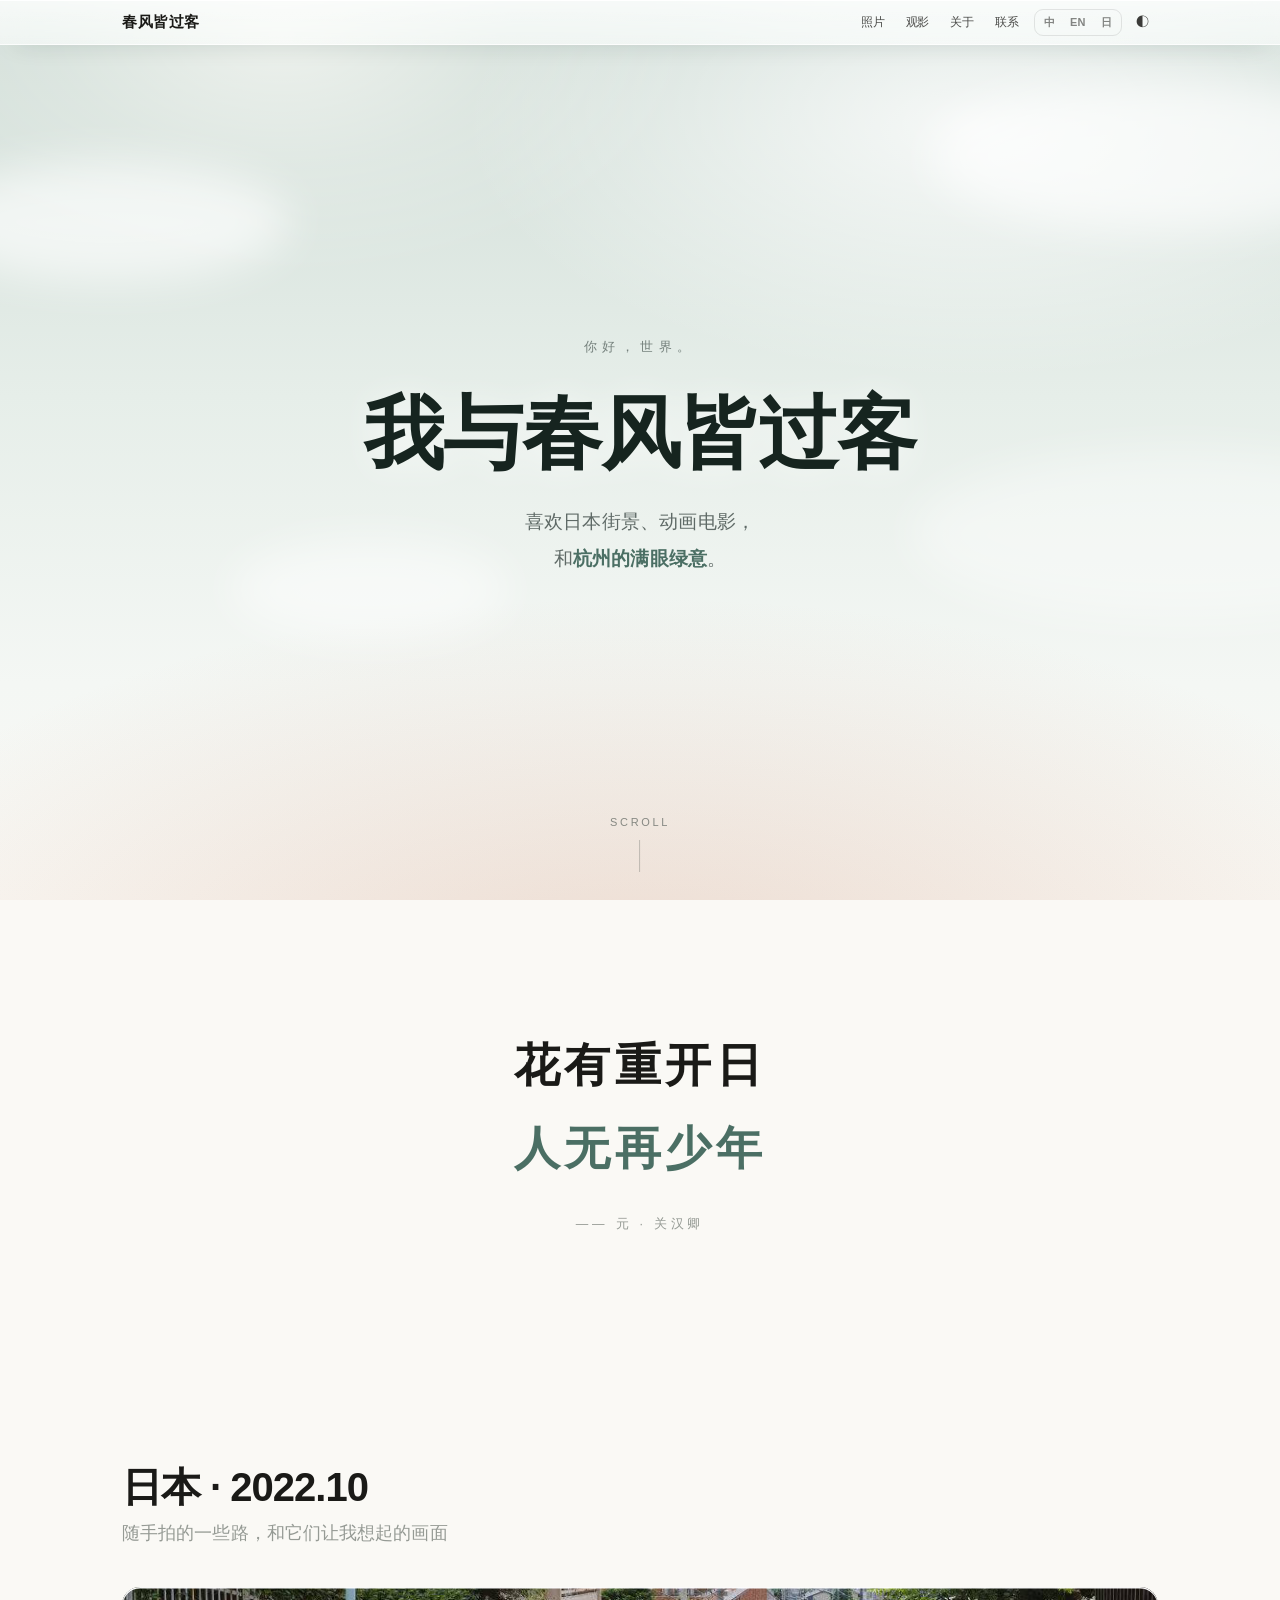
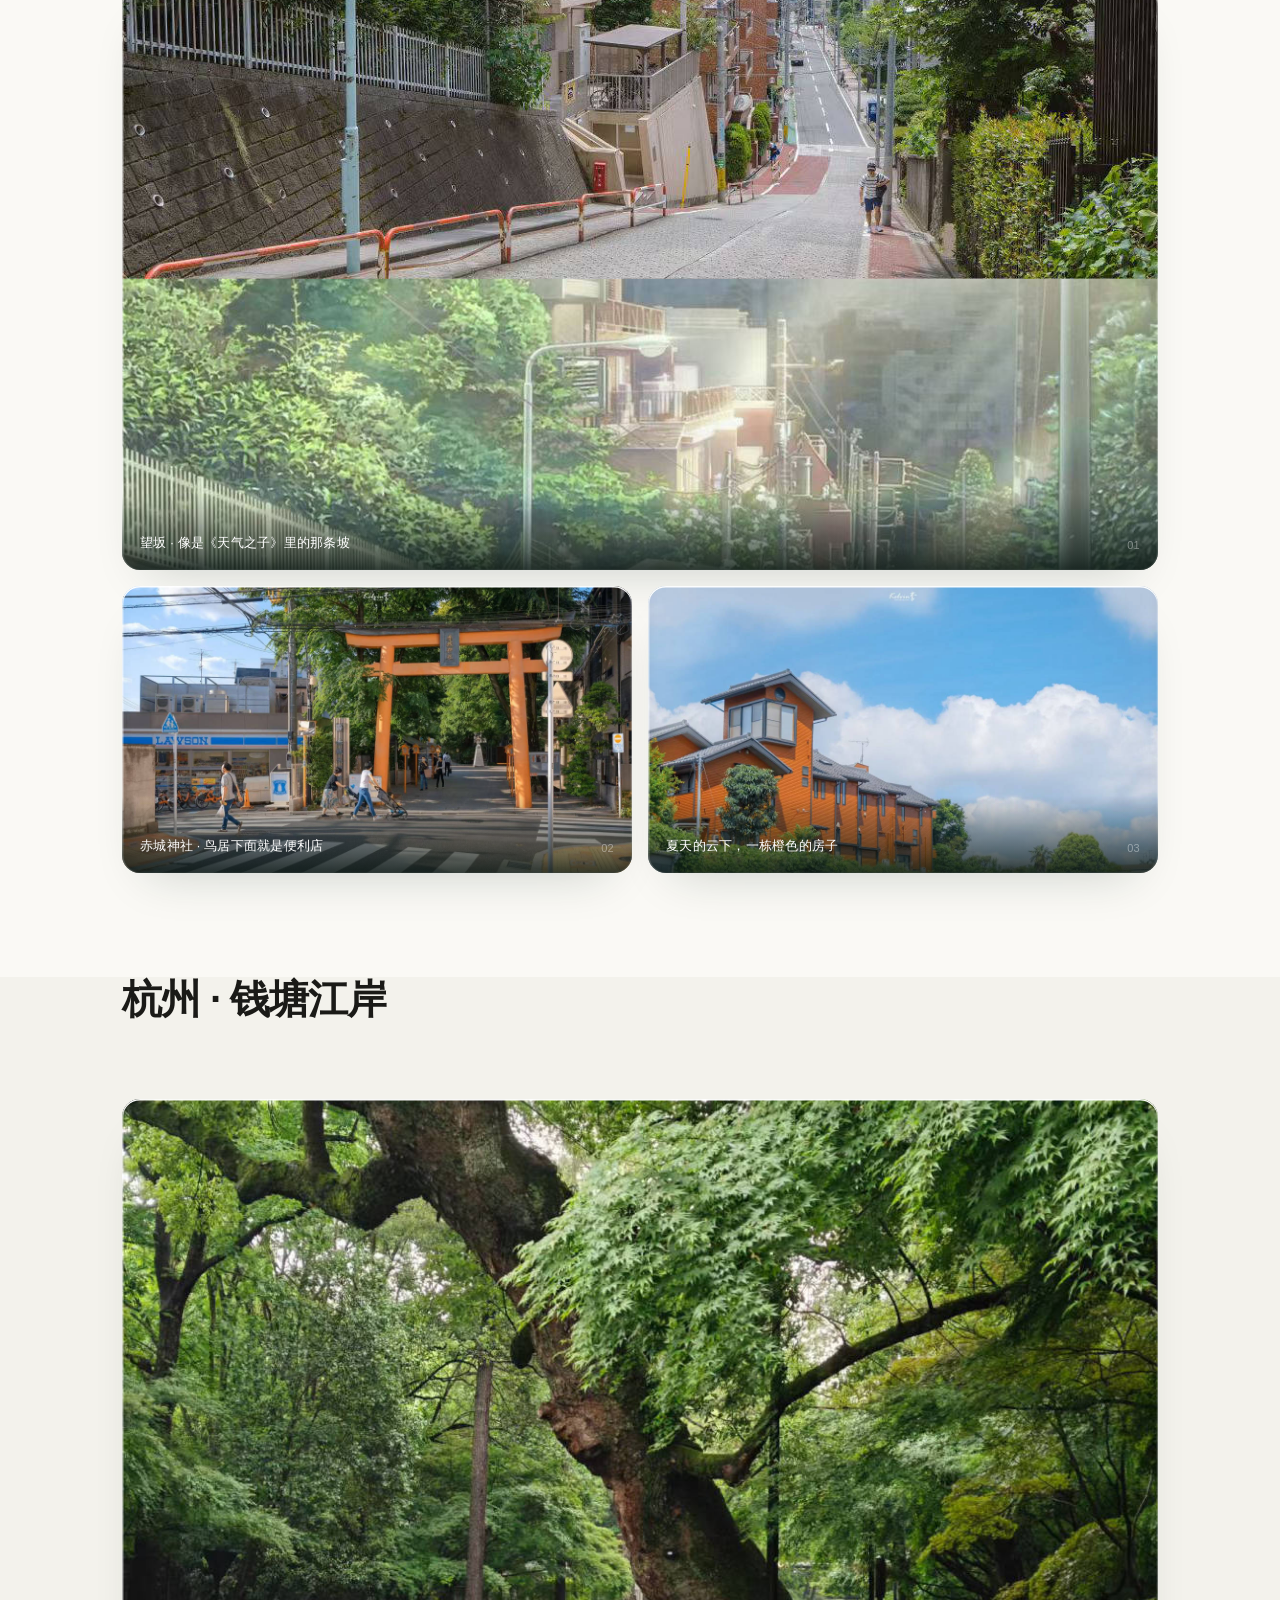
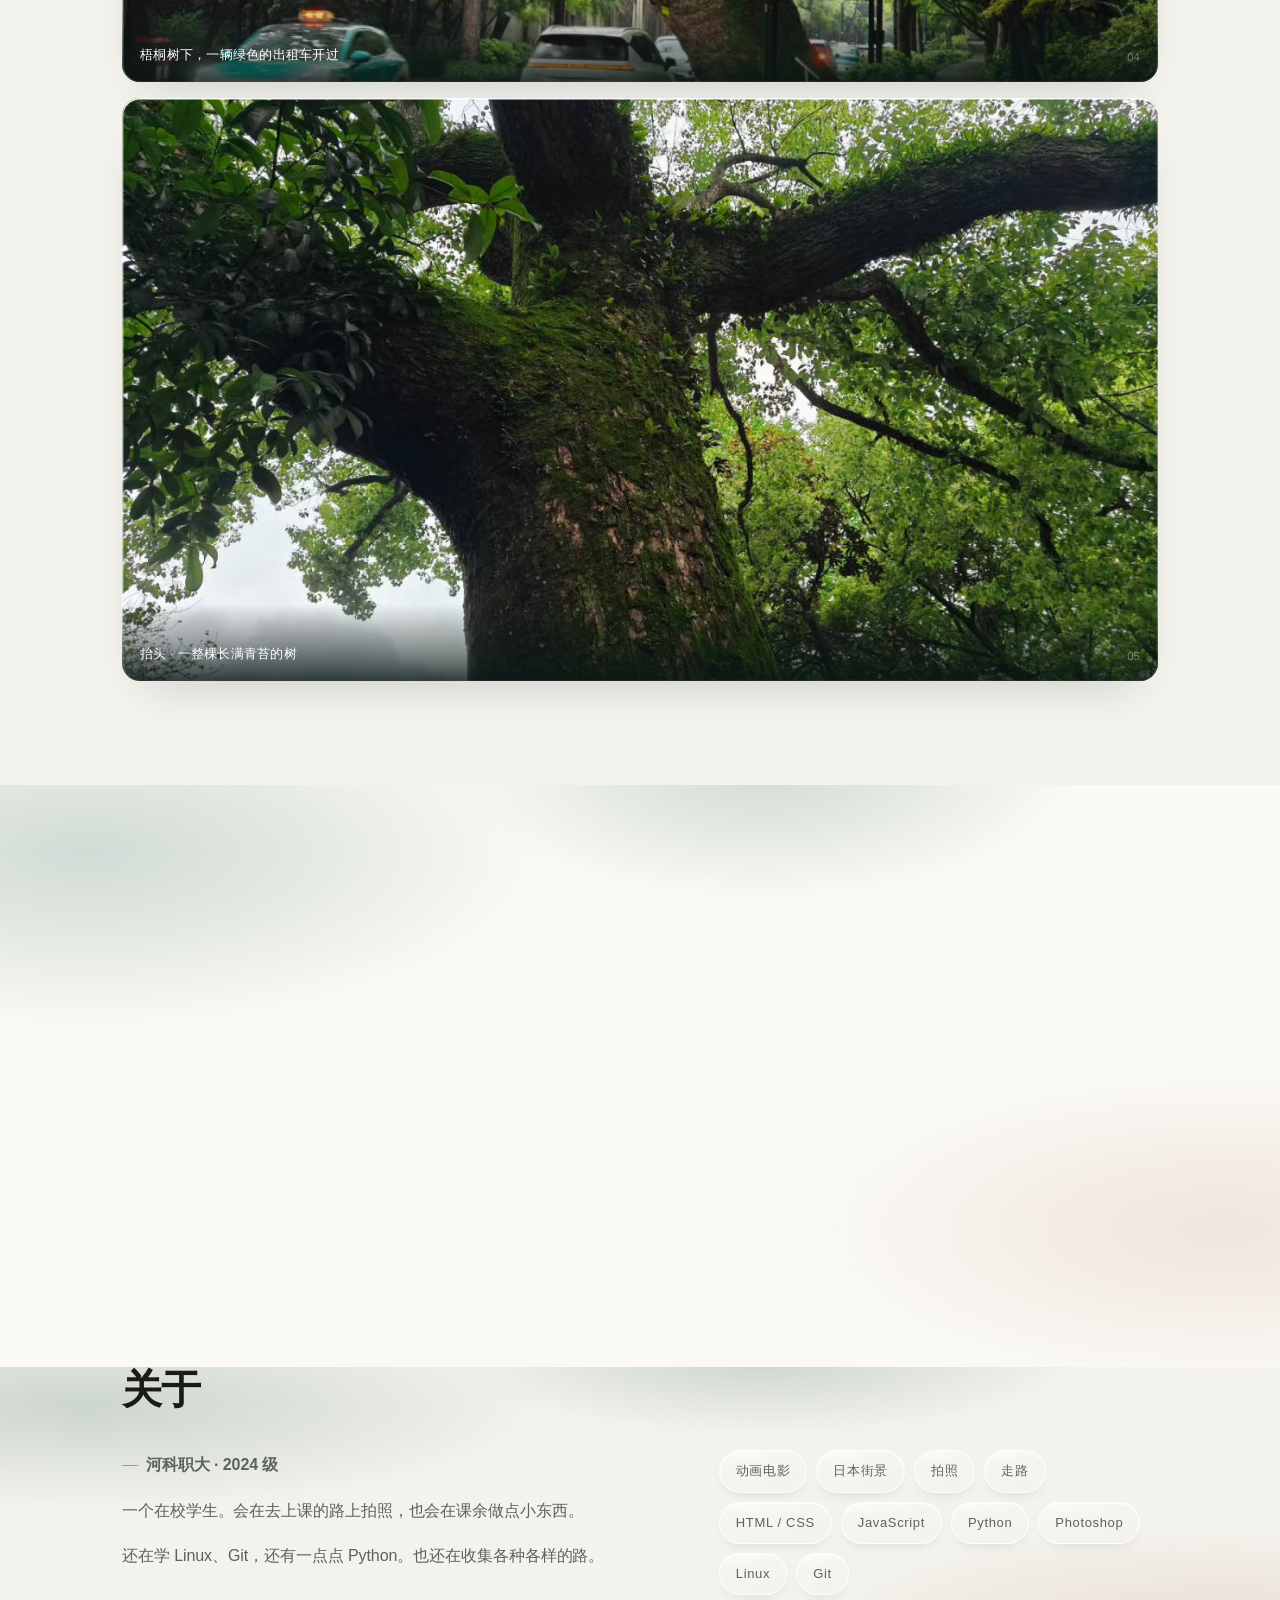
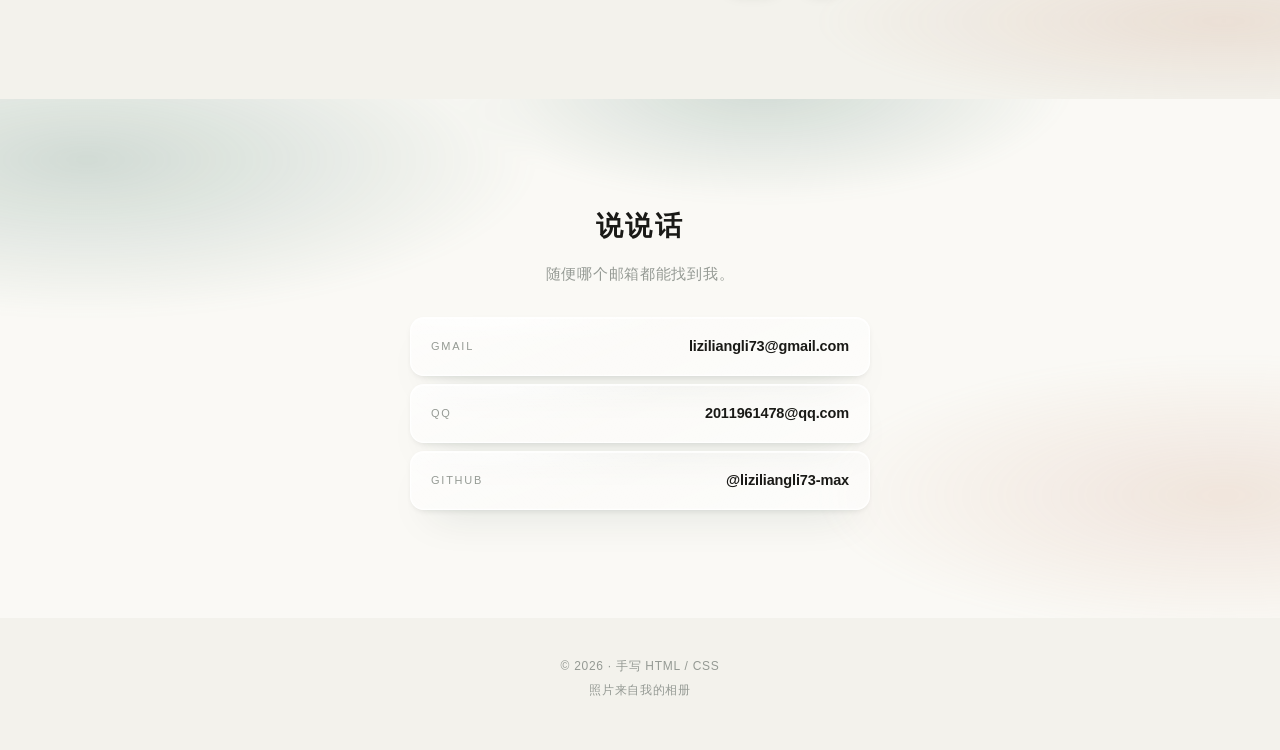
==== commit 67a78663: "修复打开页面自动跳到底部：移除 content-visibility；关闭浏览器滚动恢复并在无锚点时回顶部" ====
--- a/index.html
+++ b/index.html
@@ -865,11 +865,9 @@
   .mist{filter:blur(18px)!important}
 }
 
-/* ⑨ 离屏区块跳过渲染（长页面滚动更顺） */
-#jp, #hz, #films, #about, .contact, footer{
-  content-visibility:auto;
-  contain-intrinsic-size:auto 800px;
-}
+/* ⑨ 注意：content-visibility 已撤掉。
+      它会让浏览器在渲染前把区块当作固定高度，
+      导致页面总高度是估算值，滚动定位/刷新会跳到错误位置。 */
 
 /* ══════════════════════════════════════════
    调色优化（只改颜色，不碰布局）
@@ -918,6 +916,25 @@
 html[data-theme="night"] .langsel button.on{color:#0d0f0d}
 @media(max-width:400px){.langsel button{padding:5px 5px;font-size:10.5px}}
 </style>
+<script>
+/* 页面打开时强制回到顶部（浏览器默认会恢复上次滚动位置，
+   配合图片懒加载会造成"一打开就跳到底部"） */
+(function(){
+  if ('scrollRestoration' in history) history.scrollRestoration = 'manual';
+  function toTop(){
+    if (location.hash) return;
+    var de = document.documentElement;
+    var prev = de.style.scrollBehavior;
+    de.style.scrollBehavior = 'auto';   /* 先用瞬时滚动，避免看到跳动动画 */
+    window.scrollTo(0, 0);
+    de.style.scrollBehavior = prev;
+  }
+  toTop();
+  document.addEventListener('DOMContentLoaded', toTop);
+  window.addEventListener('load', function(){ setTimeout(toTop, 0); });
+  window.addEventListener('pageshow', function(e){ if (e.persisted) toTop(); });
+})();
+</script>
 </head>
 <body>
 
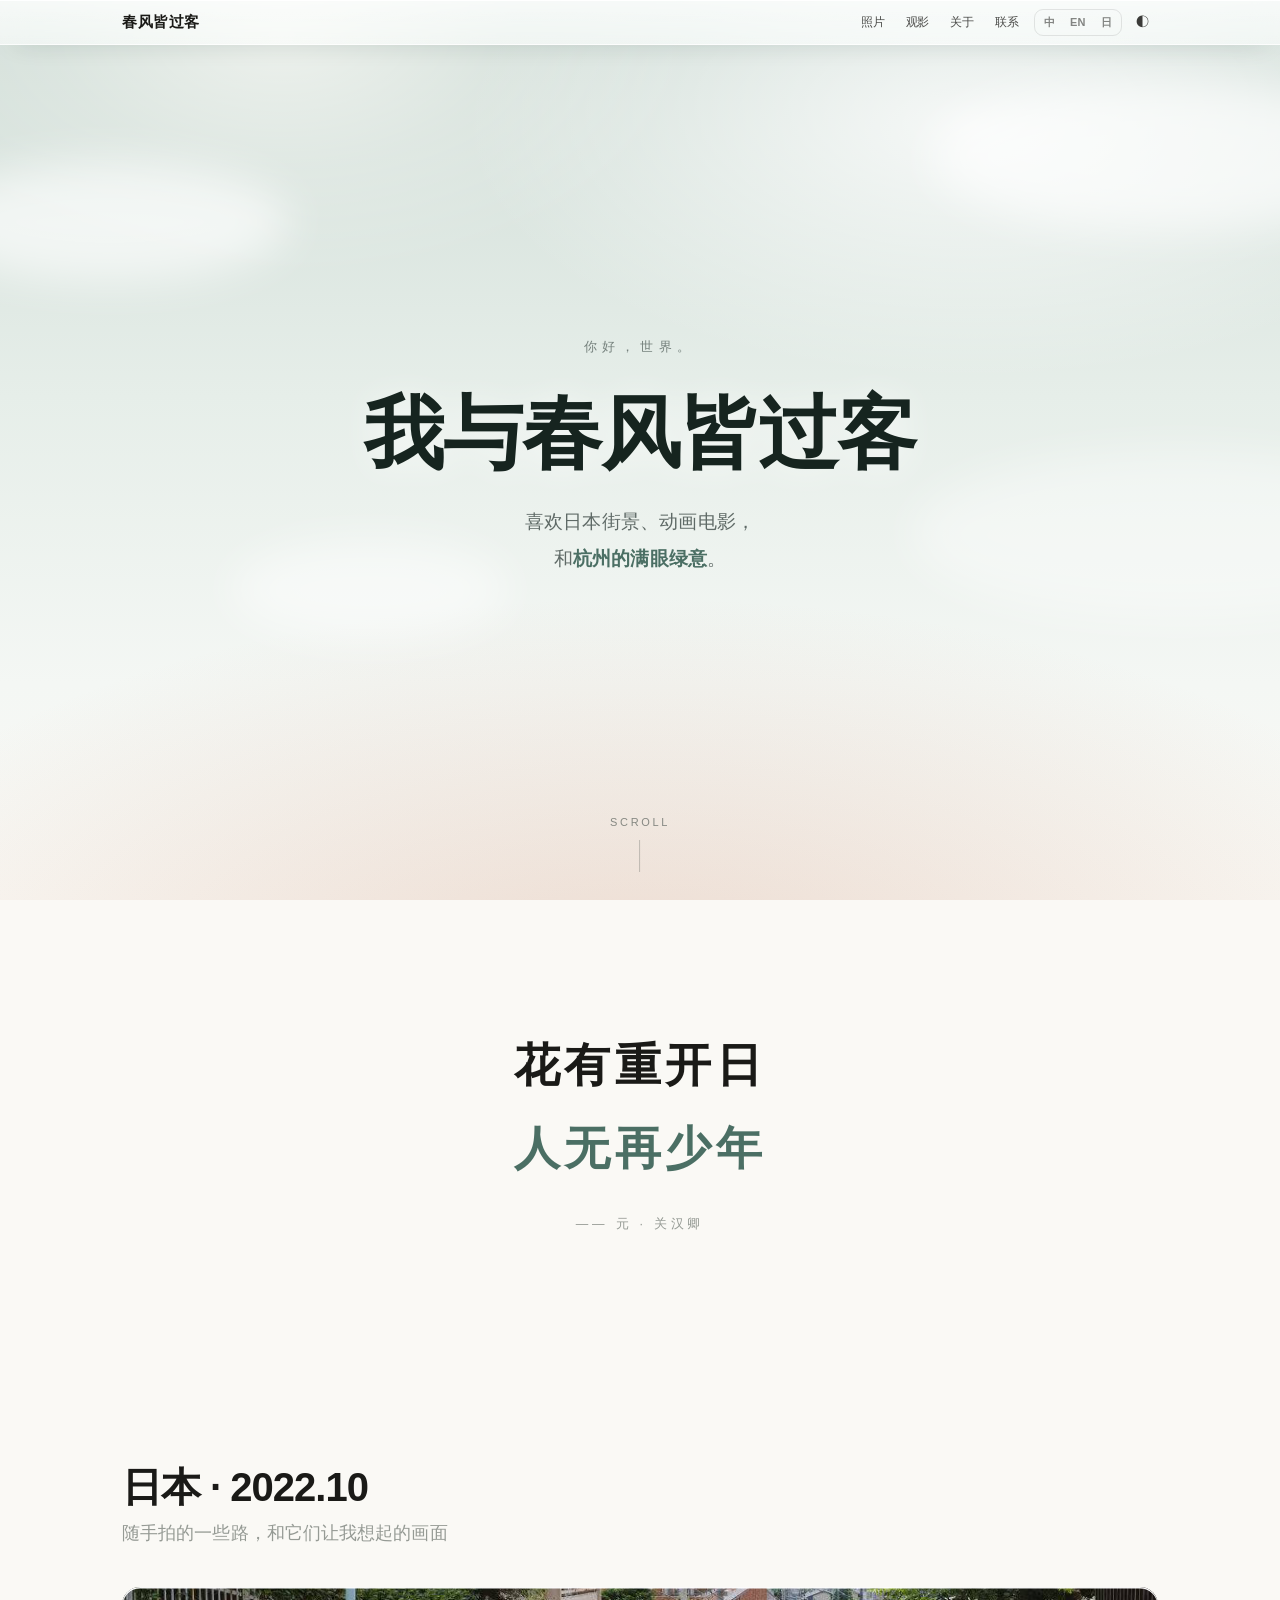
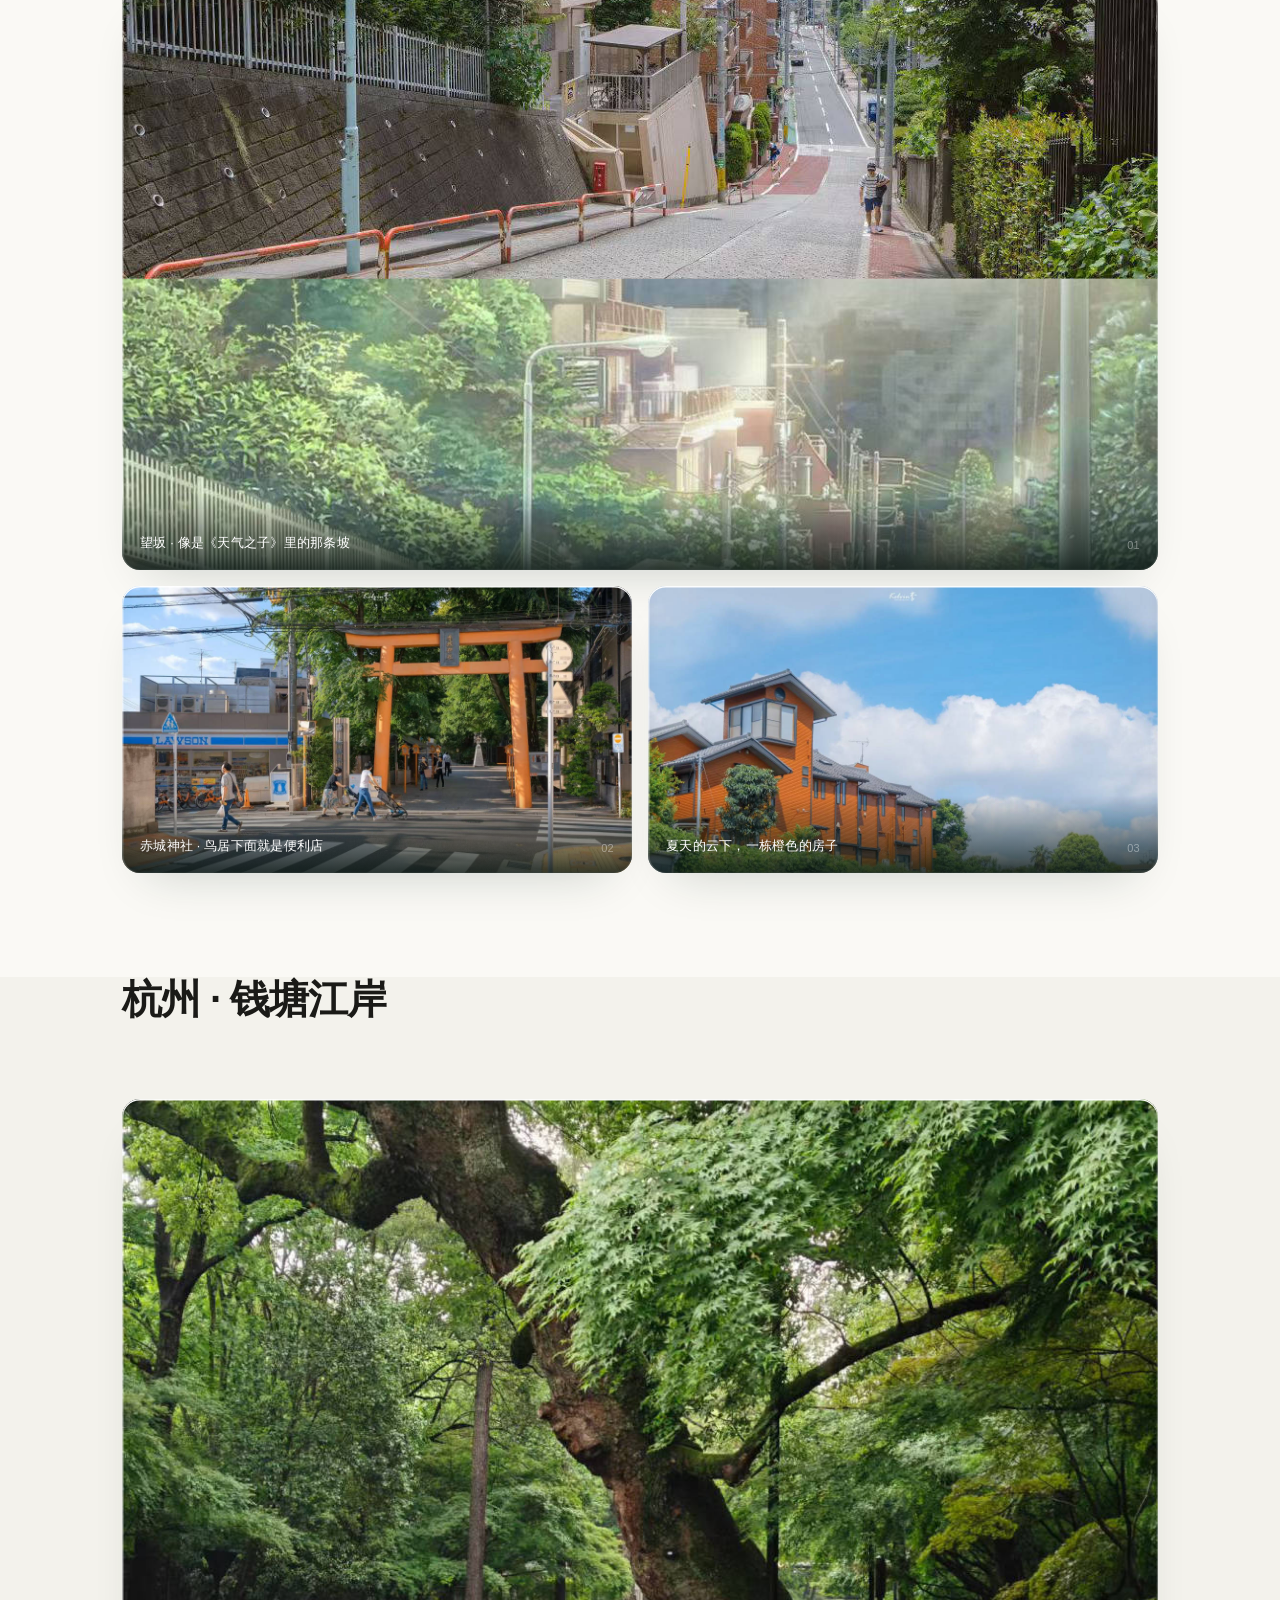
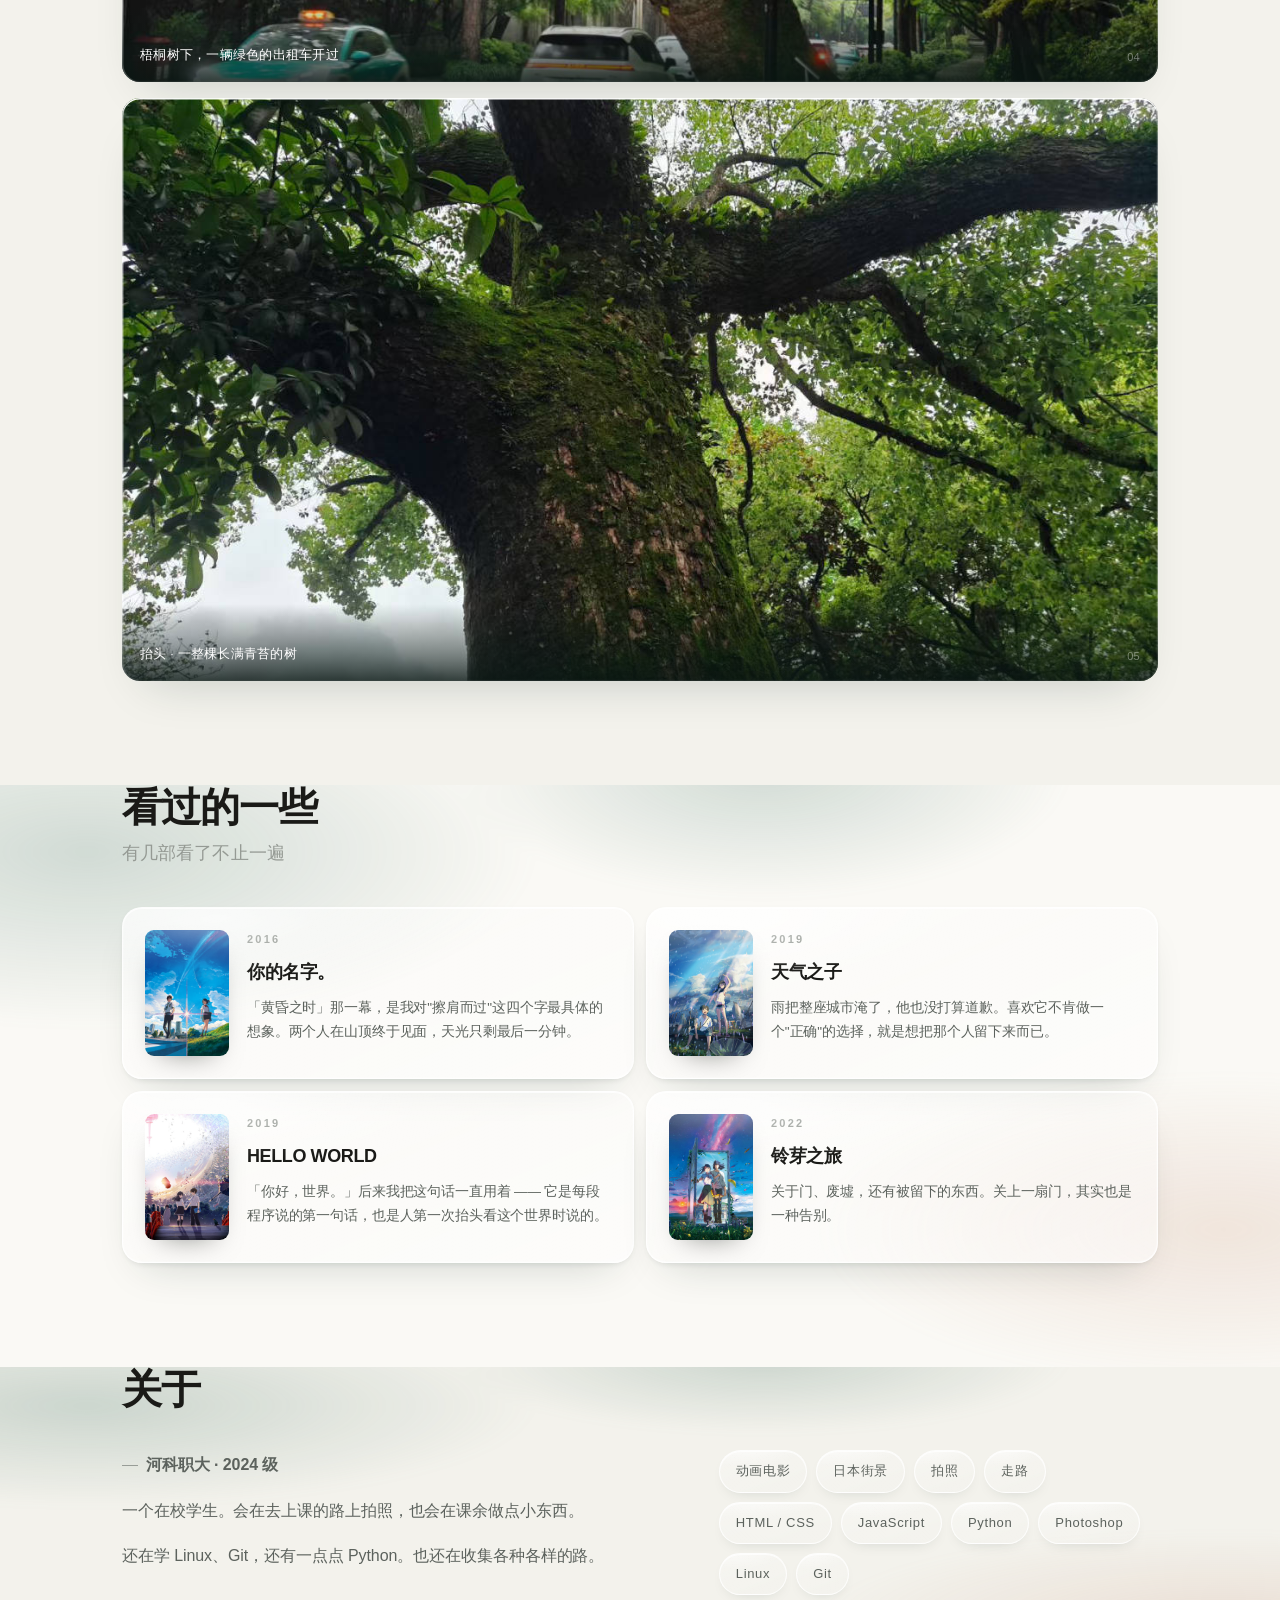
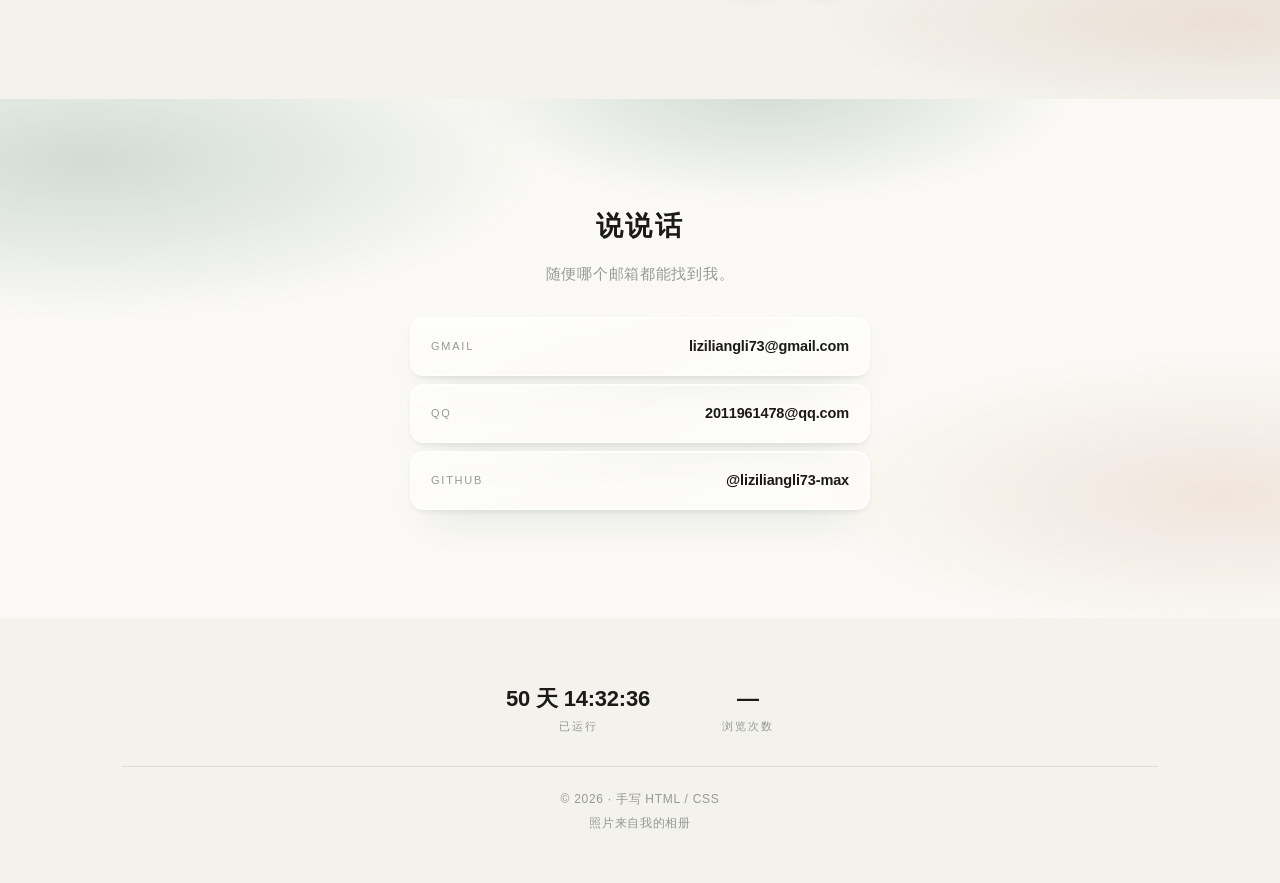
==== commit 9223a90d: "页脚加入站点统计：实时运行时间 + 浏览次数（abacus 免费计数，一次会话只计一次）" ====
--- a/index.html
+++ b/index.html
@@ -915,6 +915,16 @@
 .langsel button.on{opacity:1;background:var(--jade);color:#fff}
 html[data-theme="night"] .langsel button.on{color:#0d0f0d}
 @media(max-width:400px){.langsel button{padding:5px 5px;font-size:10.5px}}
+
+/* 站点统计 */
+.stats{display:flex;justify-content:center;gap:clamp(30px,8vw,72px);
+  padding:34px 0 30px;margin-bottom:20px;border-bottom:1px solid var(--line)}
+.st{display:flex;flex-direction:column;align-items:center;gap:7px;min-width:0}
+.st .v{font-size:clamp(17px,4.4vw,22px);font-weight:600;letter-spacing:-.01em;
+  font-variant-numeric:tabular-nums;color:var(--ink);line-height:1;
+  white-space:nowrap}
+.st .l{font-size:11px;letter-spacing:.18em;color:var(--ink3);white-space:nowrap}
+@media(max-width:360px){.stats{gap:22px}}
 </style>
 <script>
 /* 页面打开时强制回到顶部（浏览器默认会恢复上次滚动位置，
@@ -1102,9 +1112,21 @@
 </section>
 
 <footer>
-  <div class="wrap f">
+  <div class="wrap">
+    <div class="stats">
+      <div class="st">
+        <span class="v" id="uptime">—</span>
+        <span class="l" data-en="Running for" data-ja="稼働時間">已运行</span>
+      </div>
+      <div class="st">
+        <span class="v" id="views">—</span>
+        <span class="l" data-en="Page views" data-ja="閲覧数">浏览次数</span>
+      </div>
+    </div>
+    <div class="f">
     <div data-en="© 2026 · hand-written HTML &amp; CSS" data-ja="© 2026 · HTML / CSS 手書き">© 2026 · 手写 HTML / CSS</div>
     <div data-en=" Photos from my own camera roll" data-ja="写真は自分のアルバムから">照片来自我的相册</div>
+  </div>
   </div>
 </footer>
 
@@ -1331,5 +1353,60 @@
   requestAnimationFrame(tick);
 })();
 </script>
+
+<script>
+(function(){
+  /* ═══ 运行时间（实时跳秒）═══ */
+  var START = new Date('2026-10-17T00:00:00+08:00').getTime();
+  var up = document.getElementById('uptime');
+  function pad(n){ return n < 10 ? '0' + n : '' + n; }
+  function tick(){
+    if (!up) return;
+    var t = Math.max(0, Date.now() - START);
+    var d = Math.floor(t / 86400000);
+    var h = Math.floor(t % 86400000 / 3600000);
+    var m = Math.floor(t % 3600000 / 60000);
+    var sec = Math.floor(t % 60000 / 1000);
+    up.textContent = d + ' 天 ' + pad(h) + ':' + pad(m) + ':' + pad(sec);
+  }
+  tick();
+  setInterval(function(){
+    if (!document.hidden) tick();
+  }, 1000);
+
+  /* ═══ 浏览次数（abacus，免费无需注册）═══ */
+  var el = document.getElementById('views');
+  if (!el) return;
+  var BASE = 'https://abacus.jasoncameron.dev';
+  var ID   = 'liziliangli73/mysite-views';
+  var KEY  = 'mysite_counted';
+
+  var counted = false;
+  try { counted = sessionStorage.getItem(KEY) === '1'; } catch(e){}
+  /* 一次会话只加一次，刷新不会灌水 */
+  var url = BASE + (counted ? '/get/' : '/hit/') + '/' + ID;
+
+  var ctrl = window.AbortController ? new AbortController() : null;
+  var timer = ctrl ? setTimeout(function(){ ctrl.abort(); }, 7000) : null;
+
+  fetch(url, ctrl ? { signal: ctrl.signal, cache: 'no-store' }
+                  : { cache: 'no-store' })
+    .then(function(r){ return r.ok ? r.json() : null; })
+    .then(function(j){
+      if (timer) clearTimeout(timer);
+      var n = j && (typeof j.value === 'number' ? j.value : j.count);
+      if (typeof n === 'number' && isFinite(n)) {
+        el.textContent = n.toLocaleString('en-US');
+        try { sessionStorage.setItem(KEY, '1'); } catch(e){}
+      } else {
+        el.textContent = '—';
+      }
+    })
+    .catch(function(){
+      if (timer) clearTimeout(timer);
+      el.textContent = '—';
+    });
+})();
+</script>
 </body>
 </html>
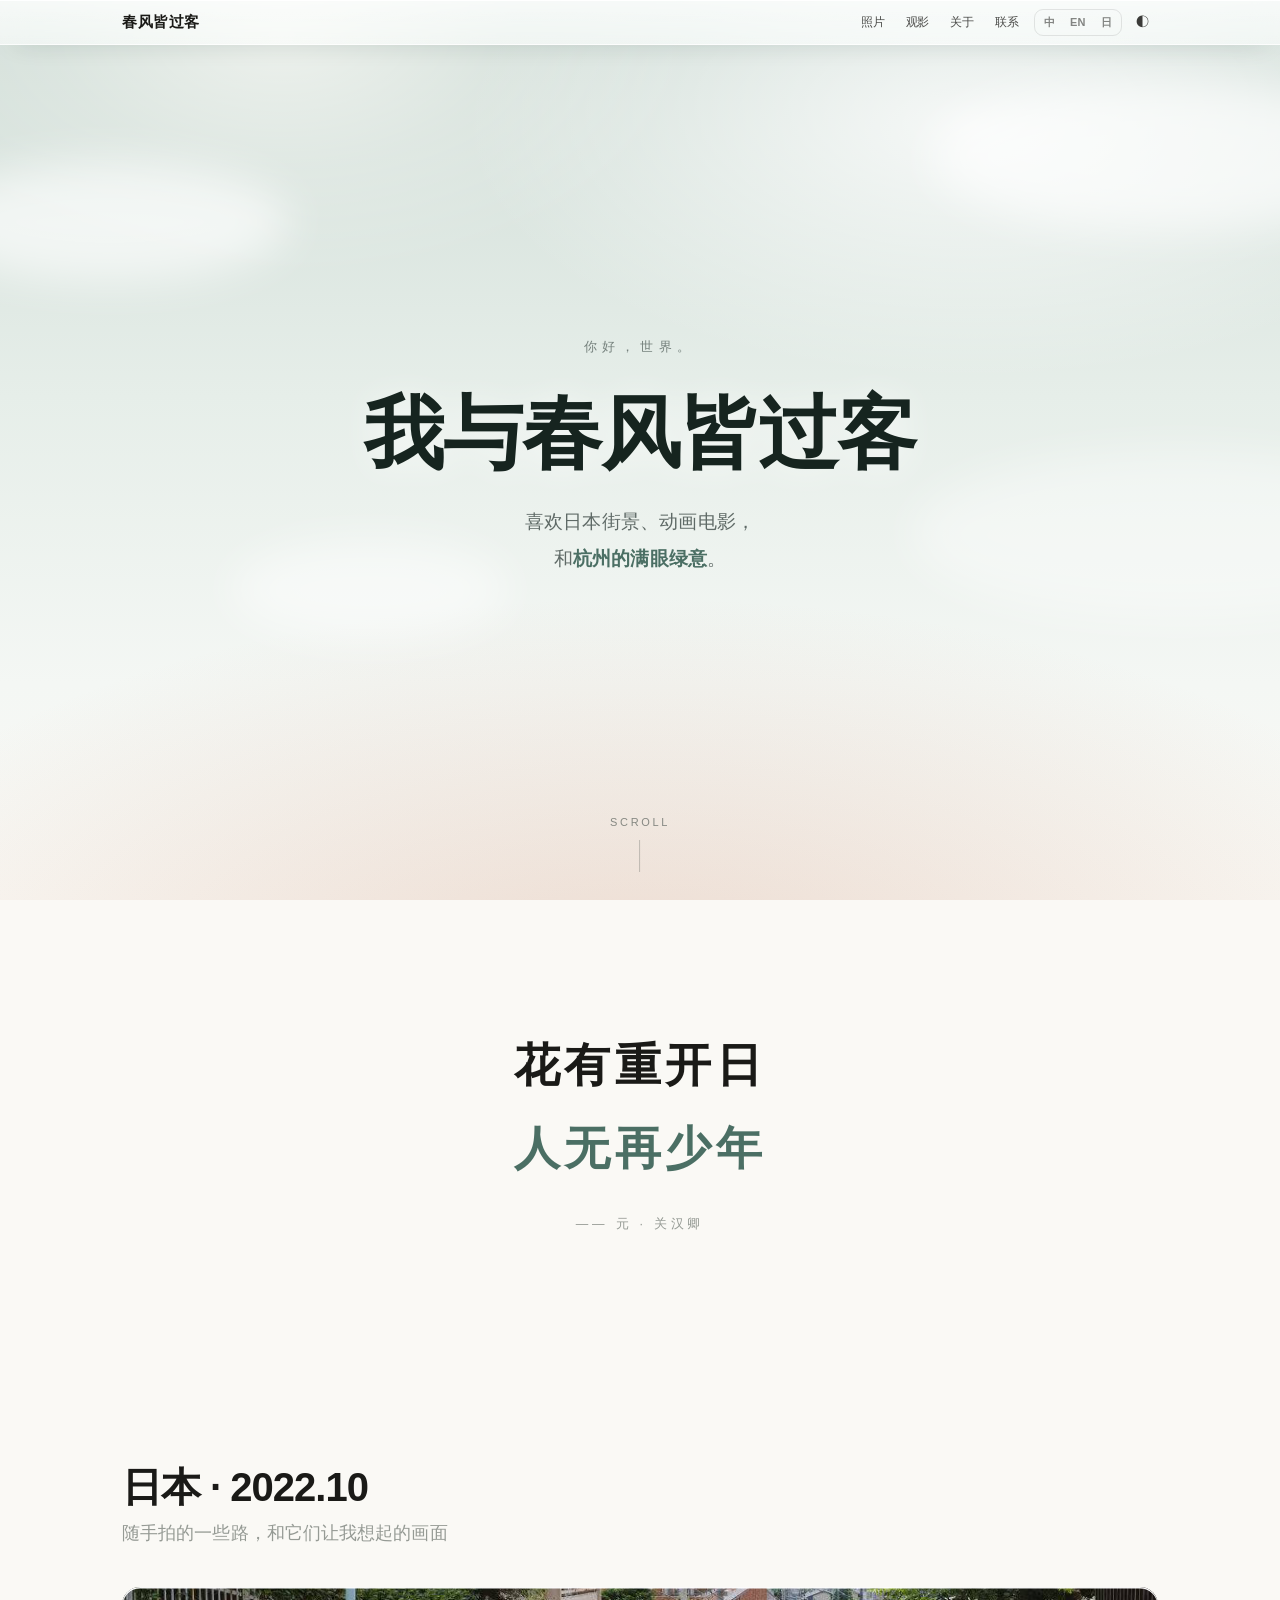
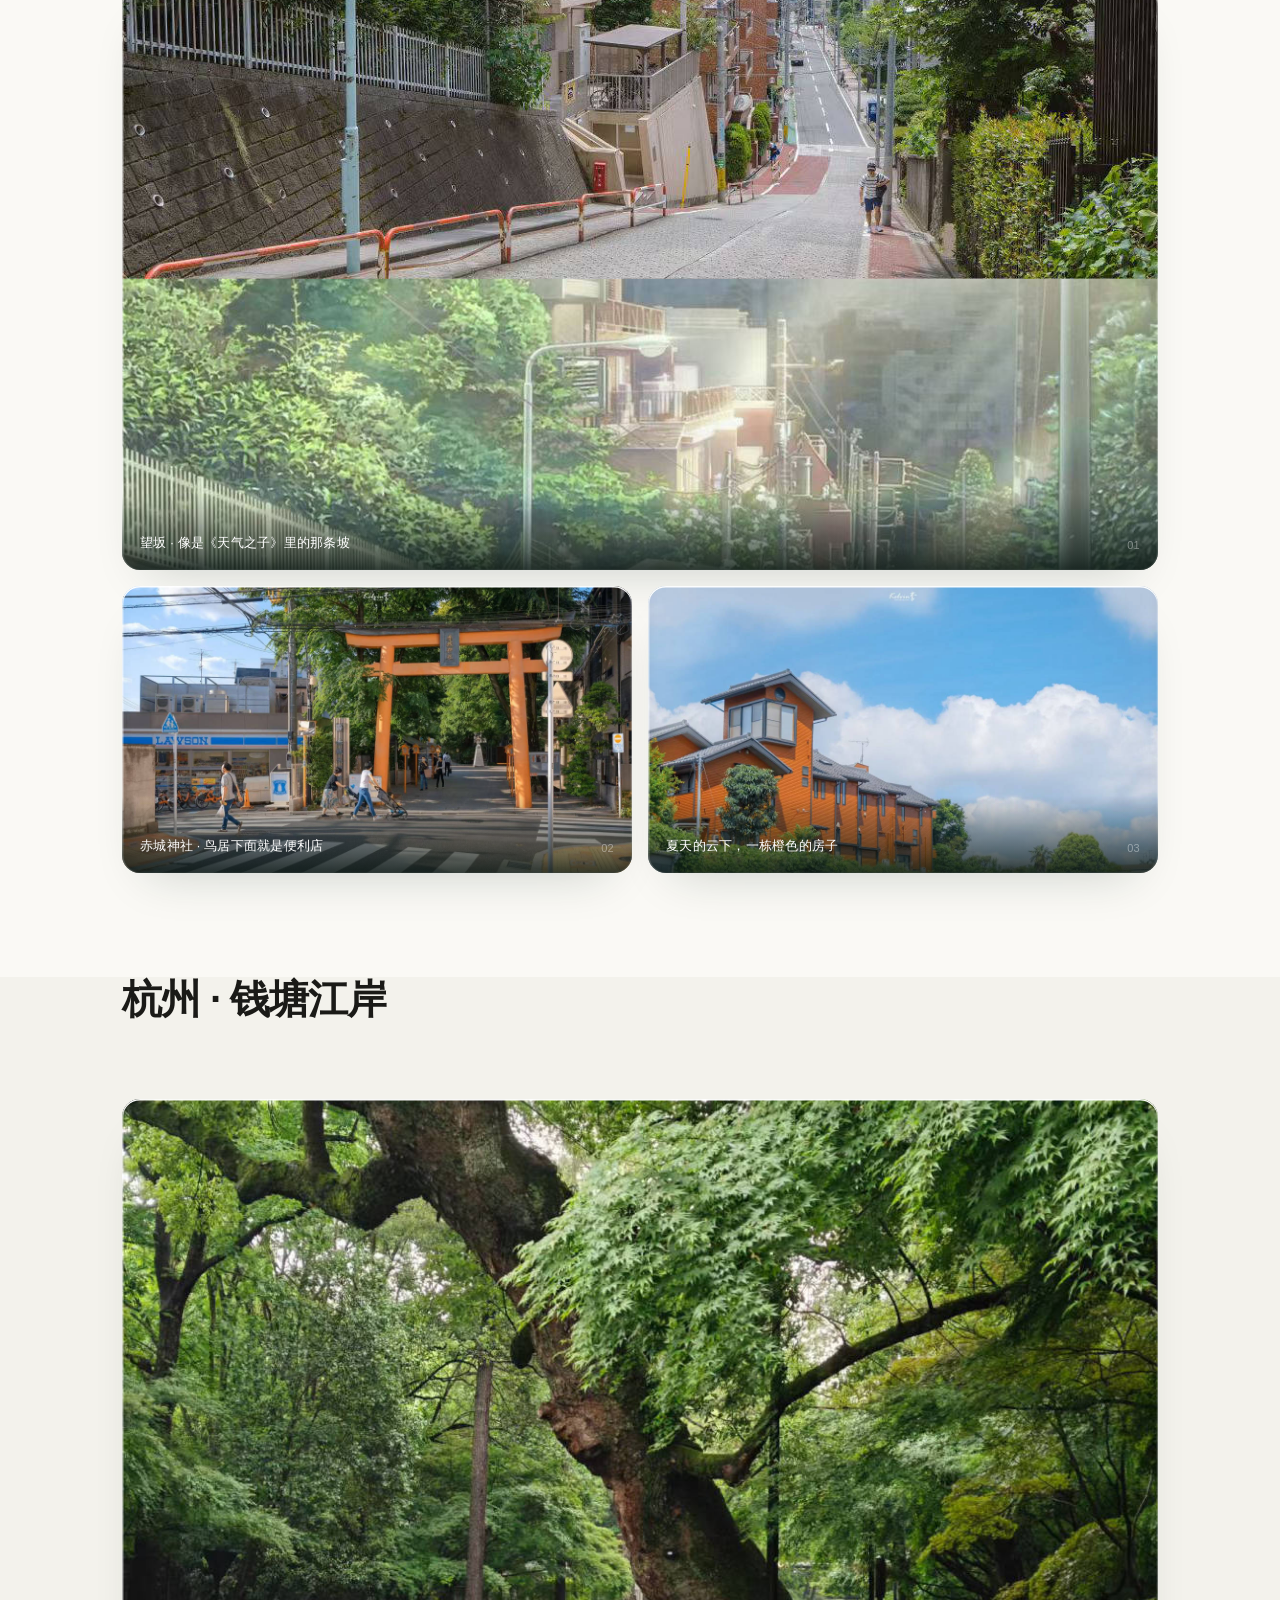
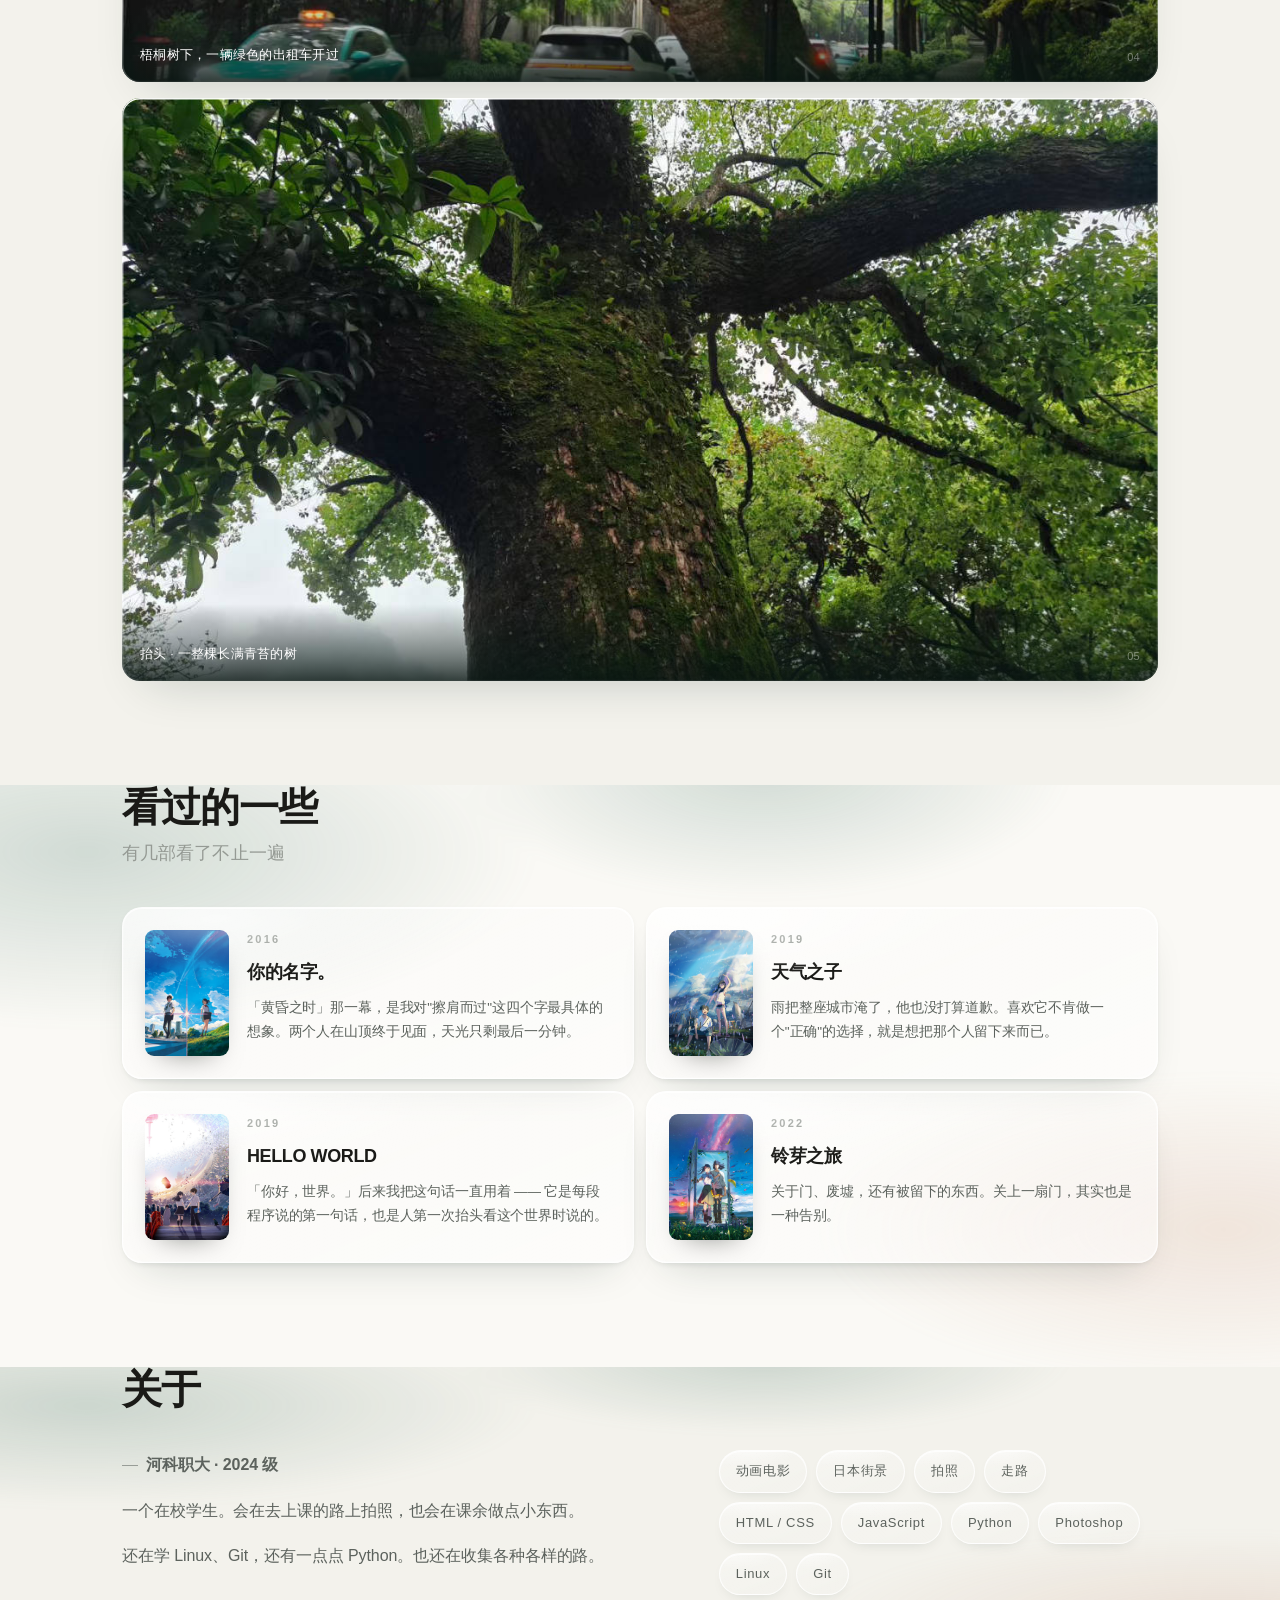
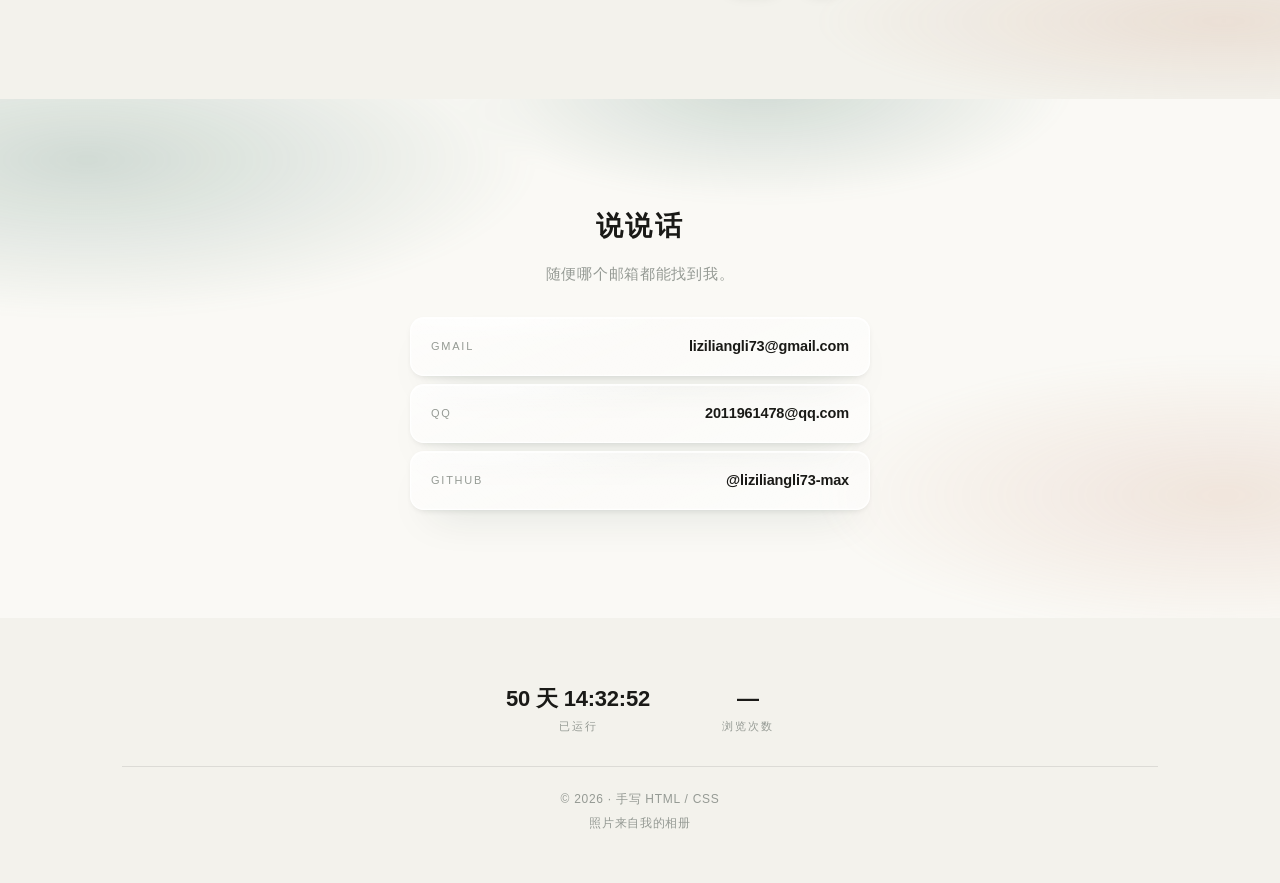
==== commit 6ff39348: "浏览次数改双通道：不蒜子（境内）优先，失败自动切 abacus；加载中显示…，两种都失败才显示—" ====
--- a/index.html
+++ b/index.html
@@ -1356,7 +1356,7 @@
 
 <script>
 (function(){
-  /* ═══ 运行时间（实时跳秒）═══ */
+  /* ═══════ 运行时间（实时跳秒）═══════ */
   var START = new Date('2026-10-17T00:00:00+08:00').getTime();
   var up = document.getElementById('uptime');
   function pad(n){ return n < 10 ? '0' + n : '' + n; }
@@ -1370,41 +1370,81 @@
     up.textContent = d + ' 天 ' + pad(h) + ':' + pad(m) + ':' + pad(sec);
   }
   tick();
-  setInterval(function(){
-    if (!document.hidden) tick();
-  }, 1000);
-
-  /* ═══ 浏览次数（abacus，免费无需注册）═══ */
+  setInterval(function(){ if (!document.hidden) tick(); }, 1000);
+
+  /* ═══════ 浏览次数 ═══════
+     通道 1：不蒜子（境内可访问，JSONP，无需 CORS）
+     通道 2：abacus（境外，fetch + CORS）
+     两者都失败才显示 — */
   var el = document.getElementById('views');
   if (!el) return;
-  var BASE = 'https://abacus.jasoncameron.dev';
-  var ID   = 'liziliangli73/mysite-views';
-  var KEY  = 'mysite_counted';
-
-  var counted = false;
-  try { counted = sessionStorage.getItem(KEY) === '1'; } catch(e){}
-  /* 一次会话只加一次，刷新不会灌水 */
-  var url = BASE + (counted ? '/get/' : '/hit/') + '/' + ID;
-
-  var ctrl = window.AbortController ? new AbortController() : null;
-  var timer = ctrl ? setTimeout(function(){ ctrl.abort(); }, 7000) : null;
-
-  fetch(url, ctrl ? { signal: ctrl.signal, cache: 'no-store' }
-                  : { cache: 'no-store' })
-    .then(function(r){ return r.ok ? r.json() : null; })
-    .then(function(j){
-      if (timer) clearTimeout(timer);
-      var n = j && (typeof j.value === 'number' ? j.value : j.count);
-      if (typeof n === 'number' && isFinite(n)) {
-        el.textContent = n.toLocaleString('en-US');
-        try { sessionStorage.setItem(KEY, '1'); } catch(e){}
-      } else {
-        el.textContent = '—';
-      }
+  el.textContent = '…';
+  el.title = '正在读取';
+
+  function done(n, src){
+    if (typeof n === 'number' && isFinite(n) && n >= 0) {
+      el.textContent = n.toLocaleString('en-US');
+      el.title = '数据来自 ' + src;
+      return true;
+    }
+    return false;
+  }
+
+  /* 通道 1：不蒜子 */
+  function viaBusuanzi(){
+    return new Promise(function(resolve, reject){
+      var cb = 'bz_' + Date.now() + '_' + Math.floor(Math.random()*1e5);
+      var closed = false;
+      var t = setTimeout(function(){
+        if (closed) return; closed = true;
+        try { delete window[cb]; } catch(e){}
+        reject(new Error('busuanzi timeout'));
+      }, 6000);
+      window[cb] = function(d){
+        if (closed) return; closed = true;
+        clearTimeout(t);
+        try { delete window[cb]; } catch(e){}
+        resolve(d);
+      };
+      var sc = document.createElement('script');
+      sc.src = 'https://busuanzi.ibruce.info/busuanzi?jsonpCallback=' + cb;
+      sc.onerror = function(){
+        if (closed) return; closed = true;
+        clearTimeout(t);
+        reject(new Error('busuanzi error'));
+      };
+      document.head.appendChild(sc);
+    });
+  }
+
+  /* 通道 2：abacus */
+  function viaAbacus(){
+    return new Promise(function(resolve, reject){
+      var ctrl = window.AbortController ? new AbortController() : null;
+      var t = ctrl ? setTimeout(function(){ ctrl.abort(); }, 4500) : null;
+      fetch('https://abacus.jasoncameron.dev/get/liziliangli73/mysite-views',
+            ctrl ? { signal: ctrl.signal, cache: 'no-store' } : { cache: 'no-store' })
+        .then(function(r){ return r.ok ? r.json() : null; })
+        .then(function(j){
+          if (t) clearTimeout(t);
+          var n = j && (typeof j.value === 'number' ? j.value : j.count);
+          if (typeof n === 'number') resolve(n); else reject(new Error('bad payload'));
+        })
+        .catch(function(err){ if (t) clearTimeout(t); reject(err); });
+    });
+  }
+
+  viaBusuanzi()
+    .then(function(d){
+      var n = d && (d.site_pv != null ? d.site_pv : d.page_pv);
+      if (done(Number(n), '不蒜子')) return;
+      return viaAbacus().then(function(v){ done(v, 'abacus'); });
     })
     .catch(function(){
-      if (timer) clearTimeout(timer);
-      el.textContent = '—';
+      el.title = '不蒜子不可达，切换备用';
+      return viaAbacus()
+        .then(function(v){ done(v, 'abacus'); })
+        .catch(function(){ el.textContent = '—'; el.title = '计数服务暂不可用'; });
     });
 })();
 </script>
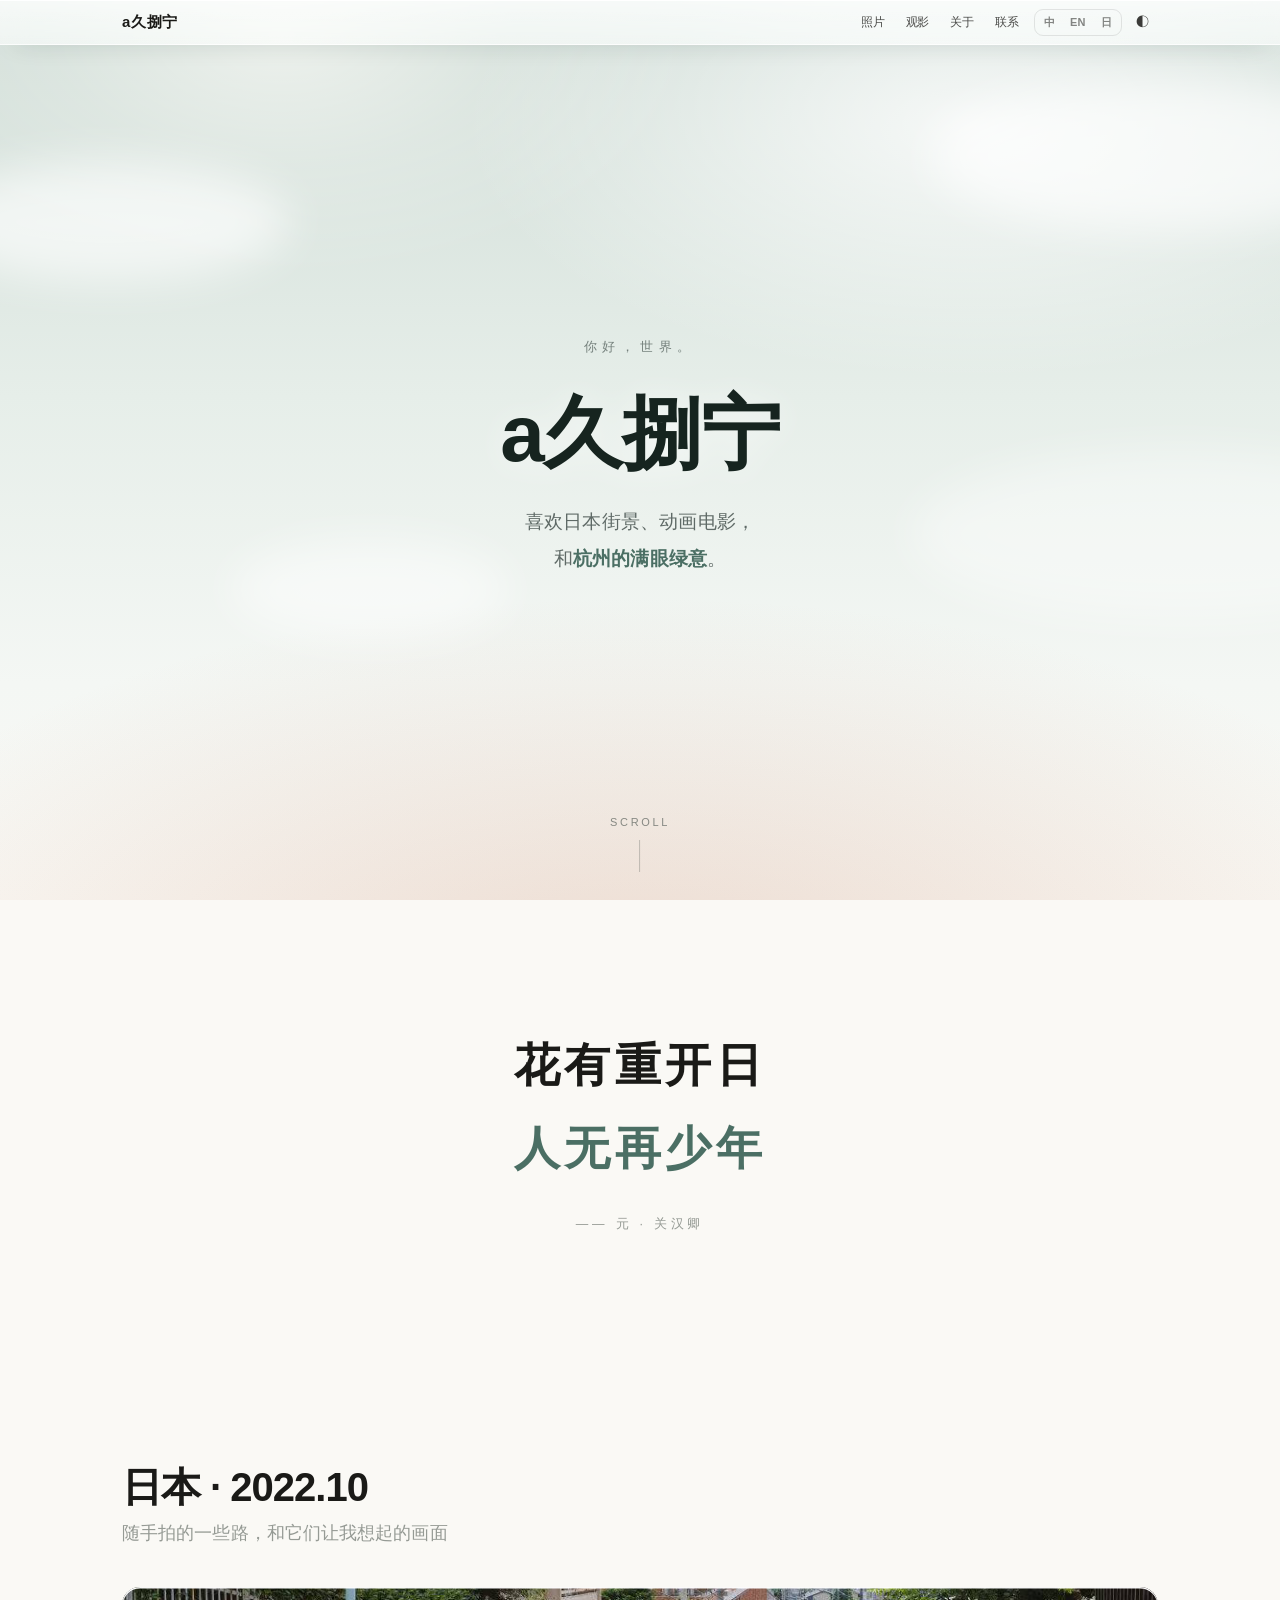
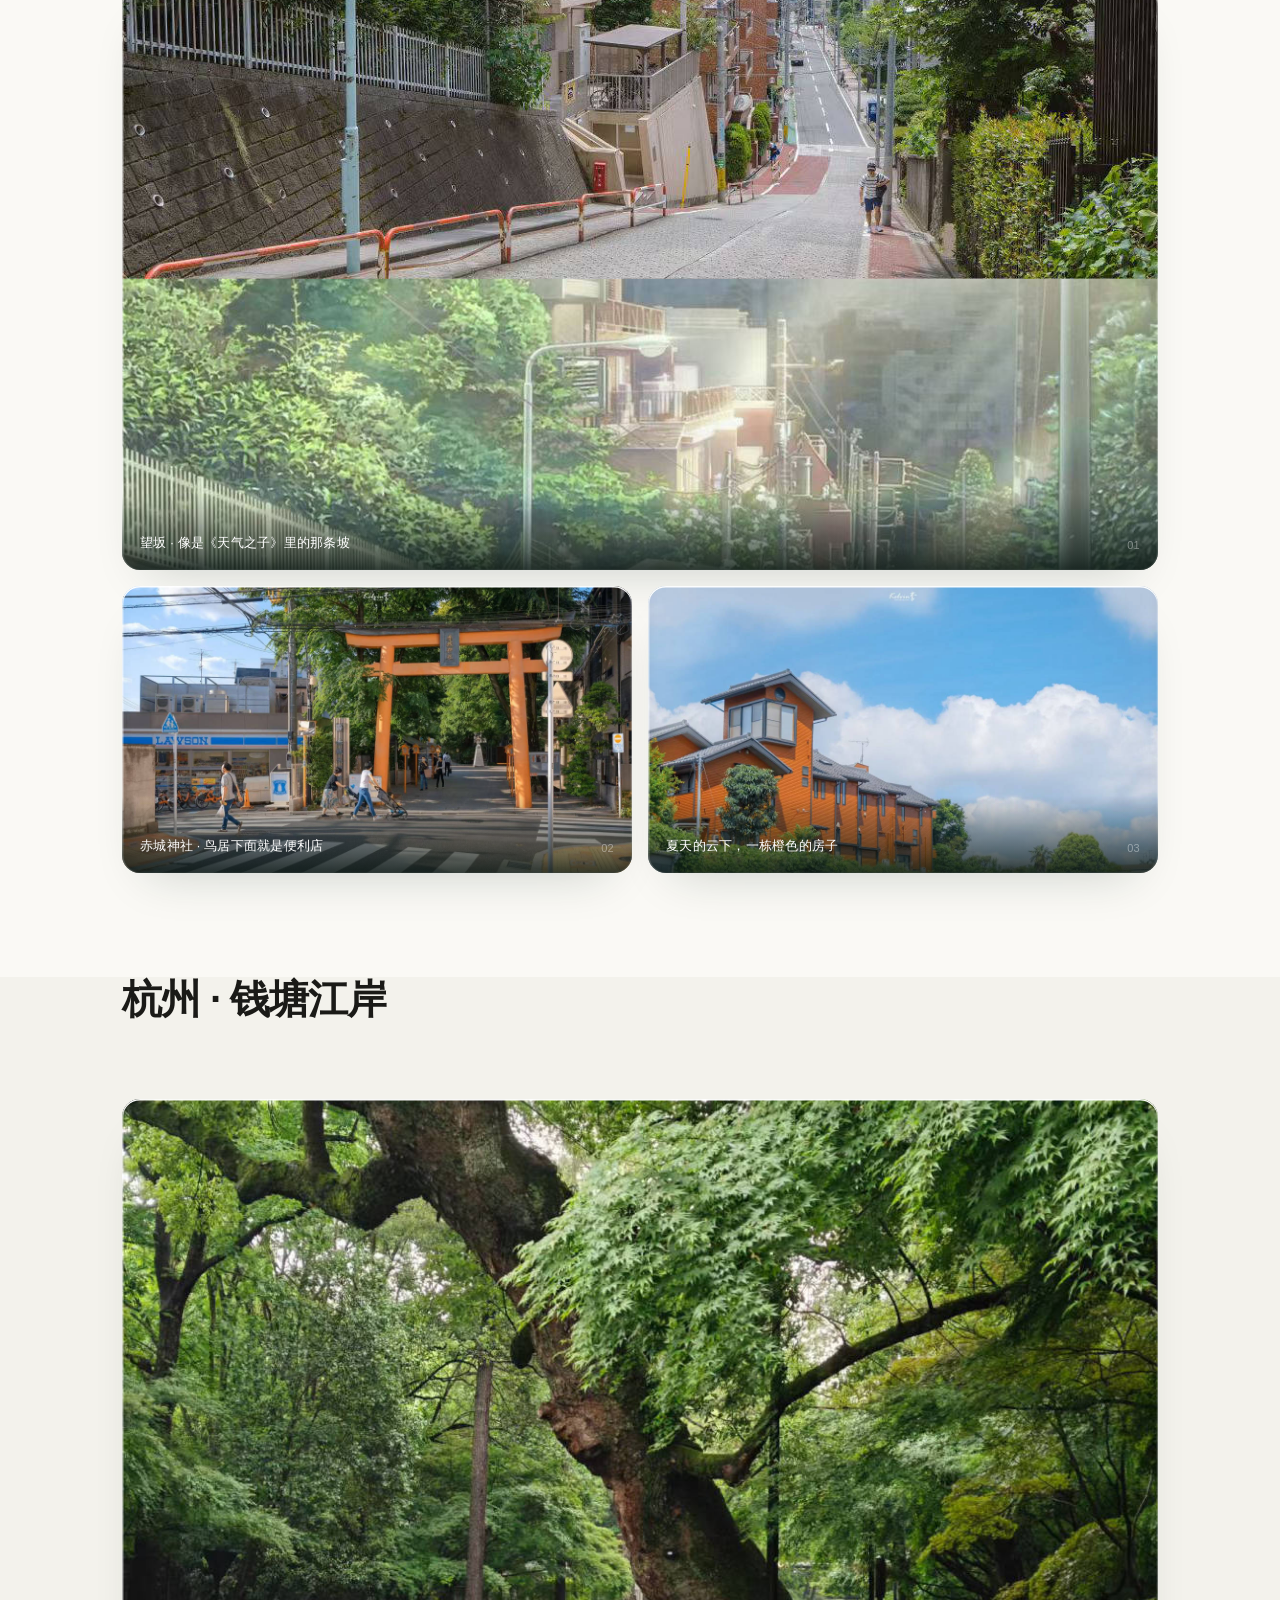
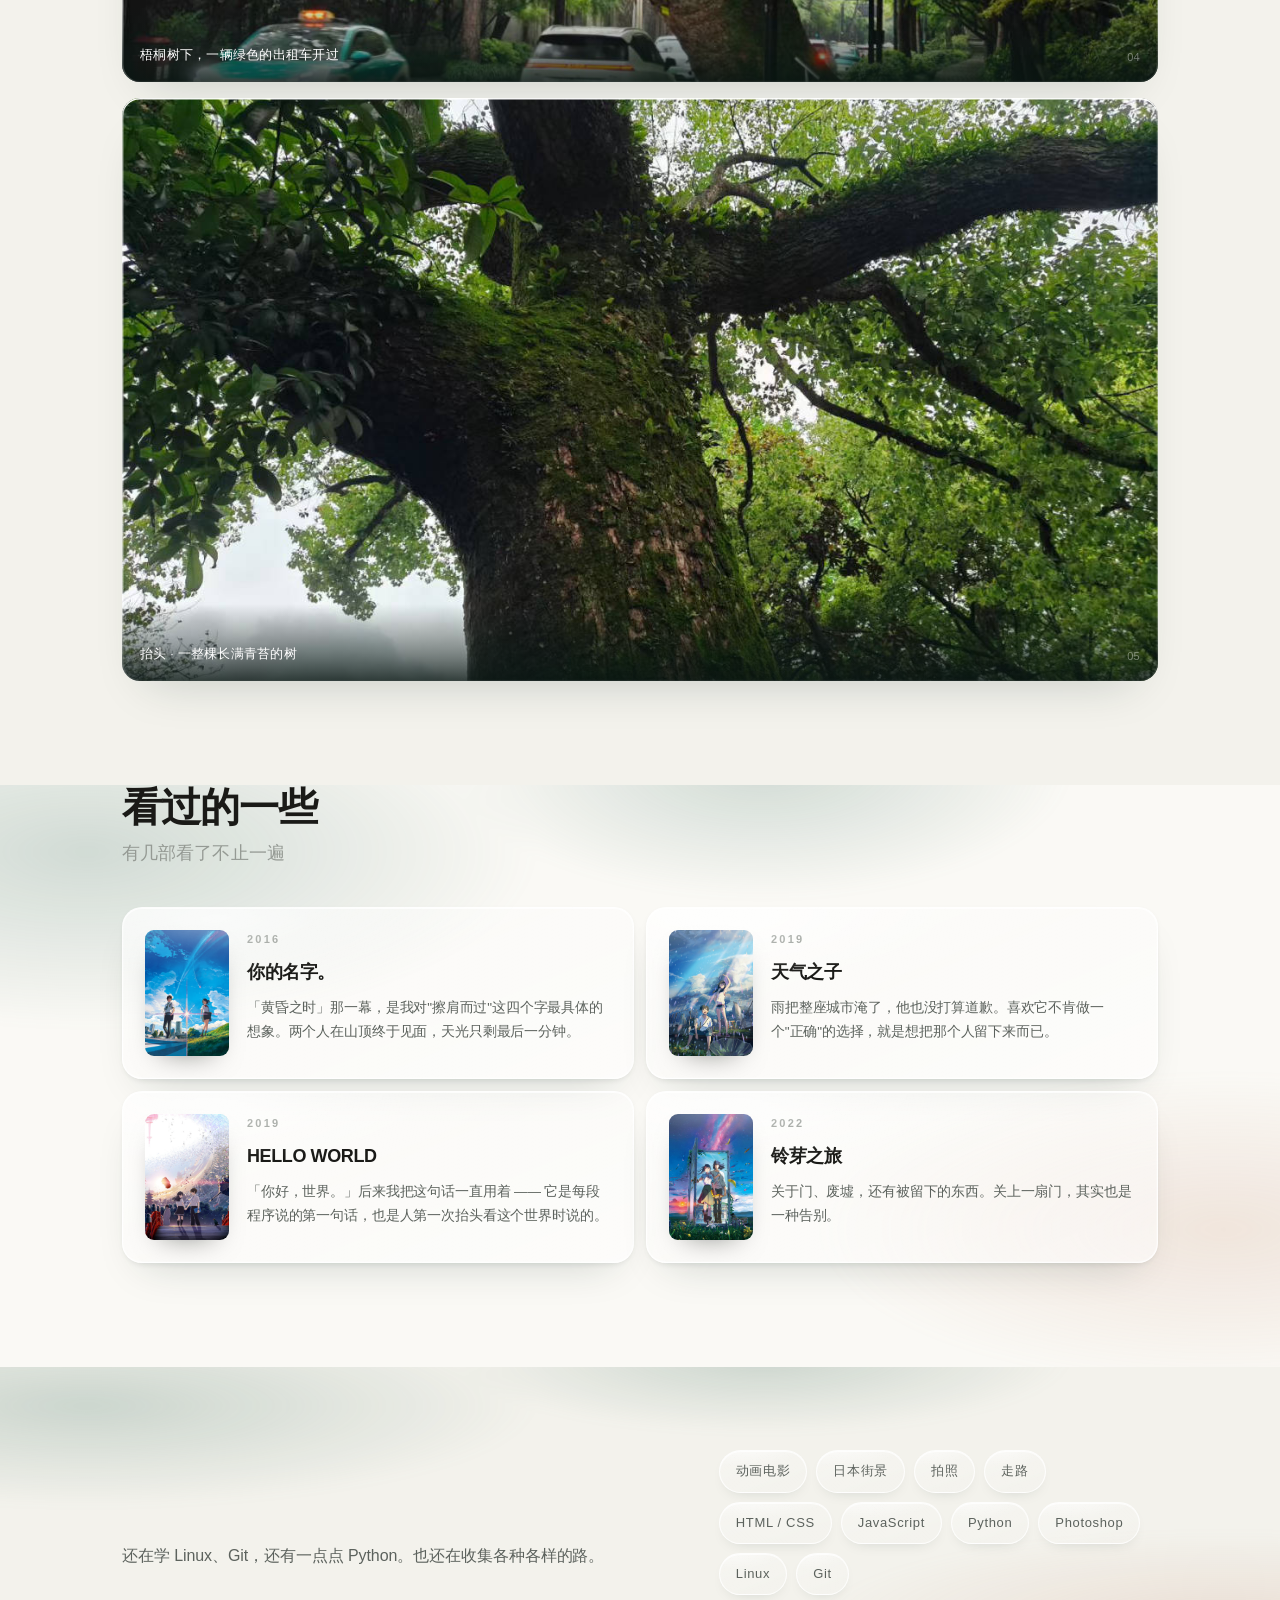
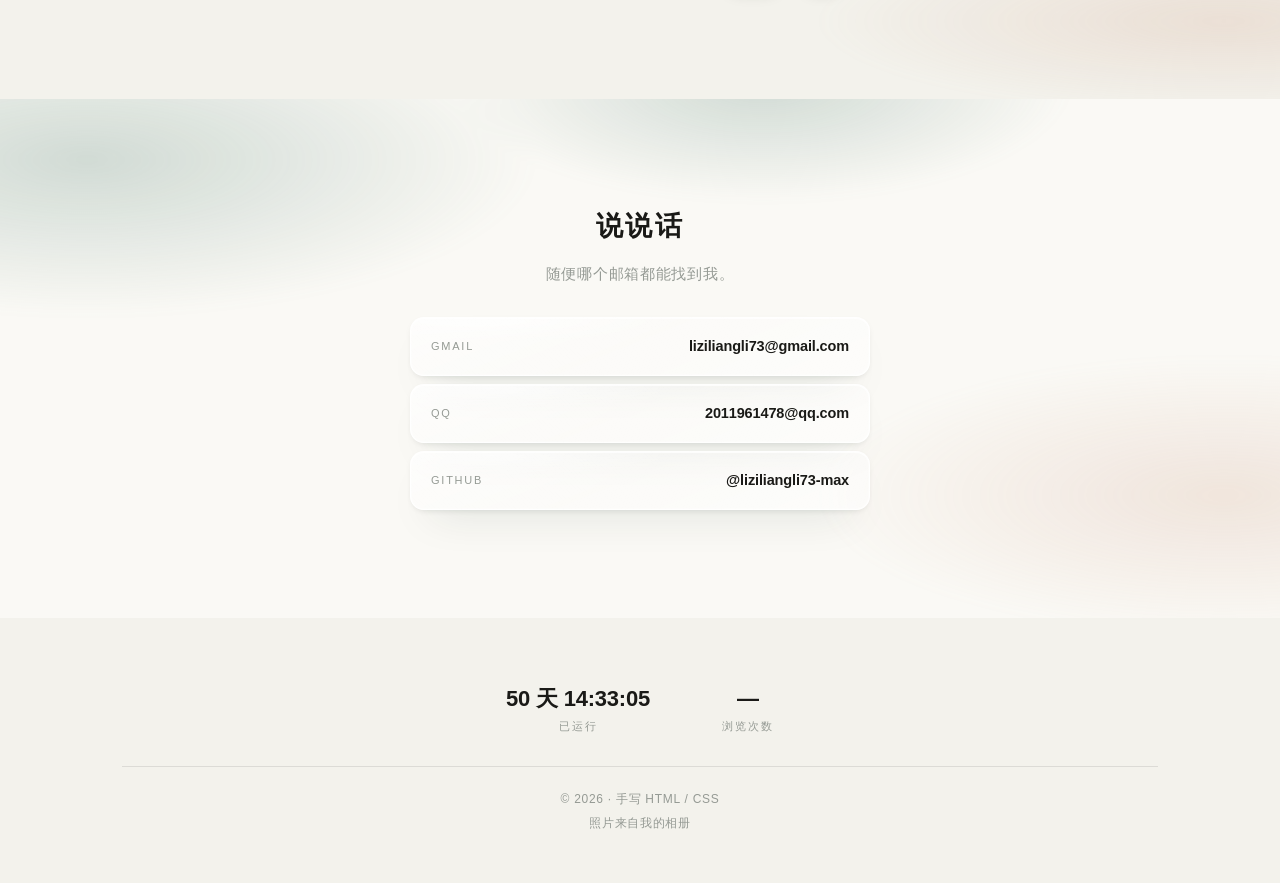
==== commit b0fa8bc4: "站名改为 a久捌宁（标题/字标/首屏/三语文案）" ====
--- a/index.html
+++ b/index.html
@@ -3,7 +3,7 @@
 <head>
 <meta charset="utf-8">
 <meta name="viewport" content="width=device-width,initial-scale=1">
-<title>我与春风皆过客</title>
+<title>a久捌宁</title>
 <meta name="description" content="花有重开日，人无再少年。喜欢日本街景、动画电影，也喜欢拍照和写网页。">
 <meta name="theme-color" content="#cfdcd6">
 <link rel="icon" href="data:image/svg+xml,<svg xmlns='http://www.w3.org/2000/svg' viewBox='0 0 100 100'><rect width='100' height='100' rx='22' fill='%234f7c6e'/><circle cx='34' cy='36' r='12' fill='%23eaf2ee' opacity='.9'/><circle cx='64' cy='30' r='8' fill='%23eaf2ee' opacity='.7'/></svg>">
@@ -950,7 +950,7 @@
 
 <nav>
   <div class="nav-in">
-    <a class="brand" href="#" data-en="Spring &amp; I" data-ja="春風と私">春风皆过客</a>
+    <a class="brand" href="#" data-en="a久捌宁" data-ja="a久捌宁">a久捌宁</a>
     <div class="nav-links">
       <a href="#jp" data-en="Photos" data-ja="写真">照片</a>
       <a href="#films" class="m" data-en="Films" data-ja="映画">观影</a>
@@ -968,7 +968,7 @@
   <div class="stars"></div>
   <div class="hero-in">
     <p class="kicker" data-en="Hello, World" data-ja="ハロー・ワールド">你好，世界。</p>
-    <h1 data-en="I &amp; the Spring Breeze<br>Are Both Passers-by" data-ja="私も春風も<br>通り過ぎる人">我与春风皆过客</h1>
+    <h1 data-en="a久捌宁" data-ja="a久捌宁">a久捌宁</h1>
     <p class="lead" data-en="Into Japanese streetscapes, animated films,<br>and <em>the green of Hangzhou</em>." data-ja="日本の街並みとアニメ映画、<br>そして<em>杭州の緑</em>が好き。">喜欢日本街景、动画电影，<br>和<em>杭州的满眼绿意</em>。</p>
   </div>
   <div class="scroll-hint"><span>SCROLL</span><i></i></div>
@@ -1160,9 +1160,9 @@
 
   /* 语言 */
   var META={
-    zh:{title:'我与春风皆过客',desc:'花有重开日，人无再少年。喜欢日本街景、动画电影，也喜欢拍照和写网页。',lang:'zh-CN'},
-    en:{title:'Spring Breeze & I',desc:'Flowers bloom again; youth never returns. Japanese streetscapes, animated films, photography.',lang:'en'},
-    ja:{title:'春風と私',desc:'花は再び咲けども、人は再び若しからず。日本の街並みとアニメ映画、写真が好きです。',lang:'ja'}
+    zh:{title:'a久捌宁',desc:'花有重开日，人无再少年。喜欢日本街景、动画电影，也喜欢拍照和写网页。',lang:'zh-CN'},
+    en:{title:'a久捌宁',desc:'Flowers bloom again; youth never returns. Japanese streetscapes, animated films, photography.',lang:'en'},
+    ja:{title:'a久捌宁',desc:'花は再び咲けども、人は再び若しからず。日本の街並みとアニメ映画、写真が好きです。',lang:'ja'}
   };
   var nodes=[];
   document.querySelectorAll('[data-en]').forEach(function(el){
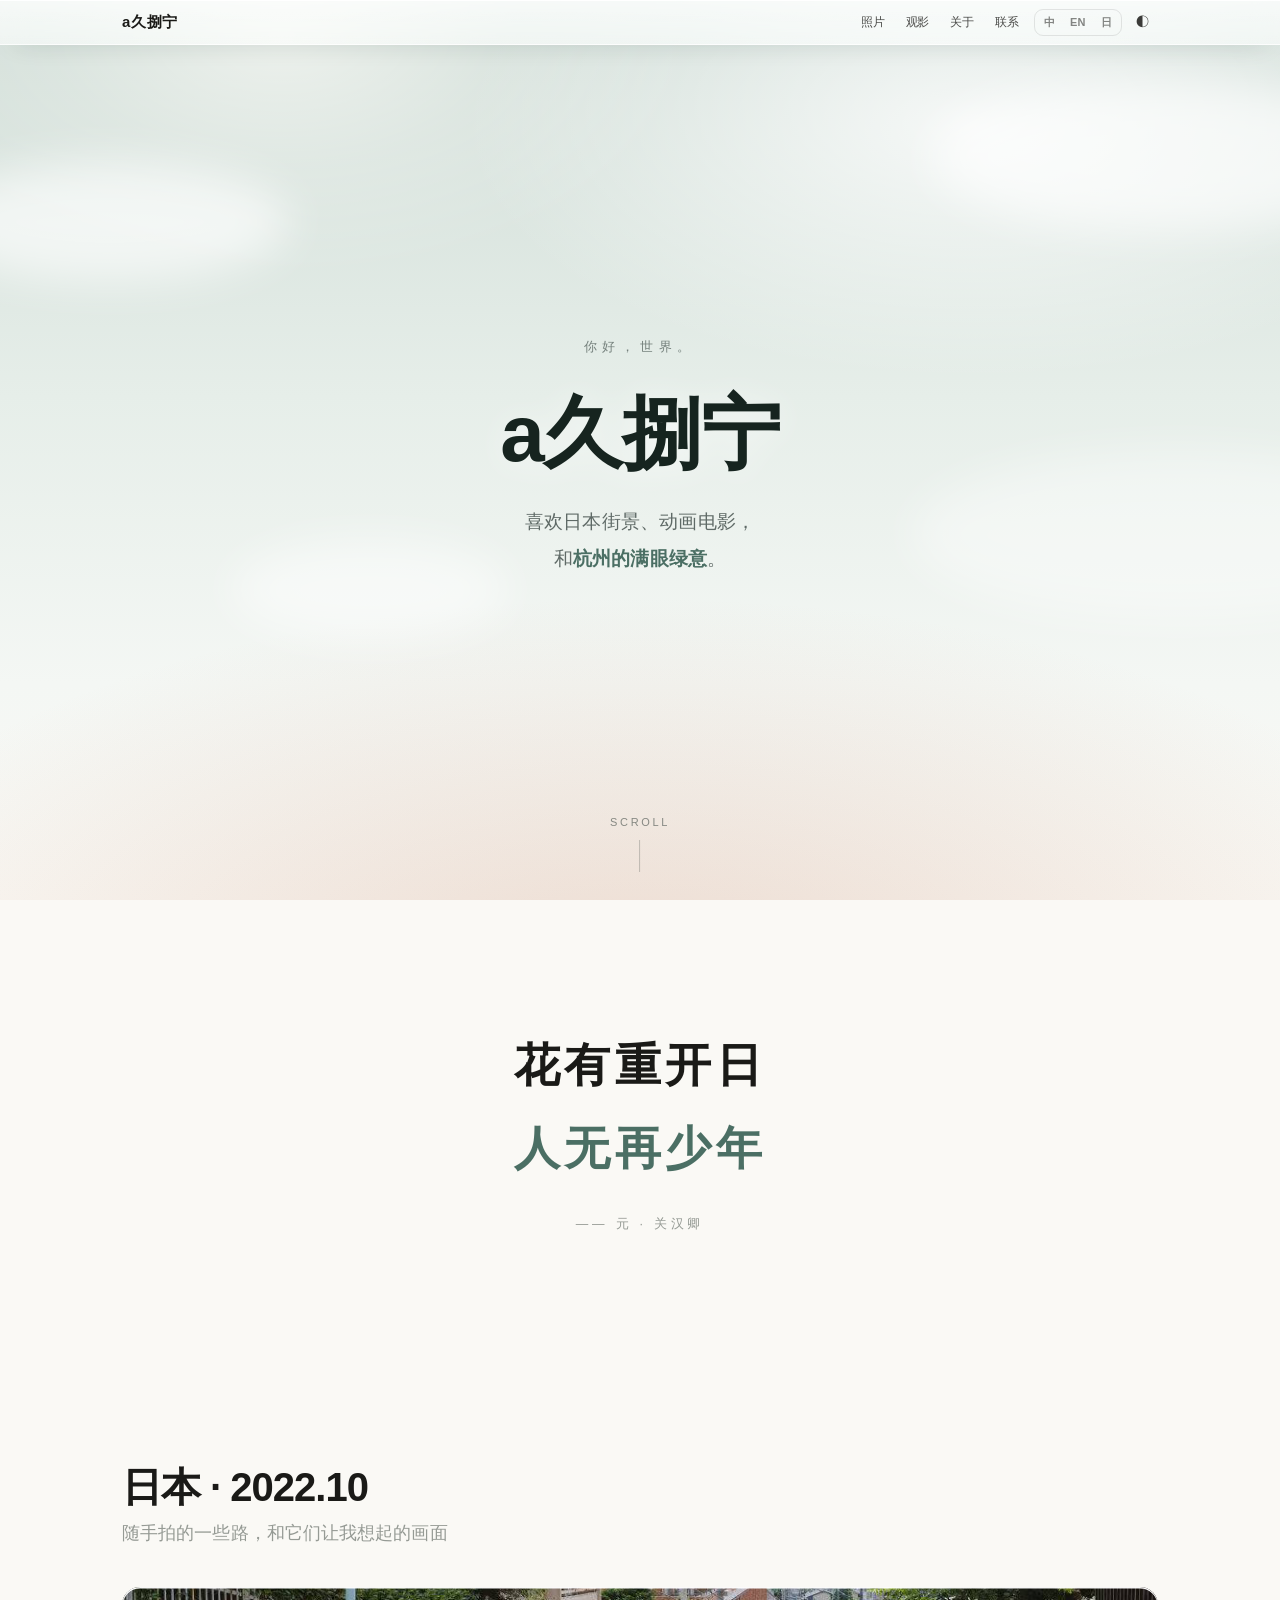
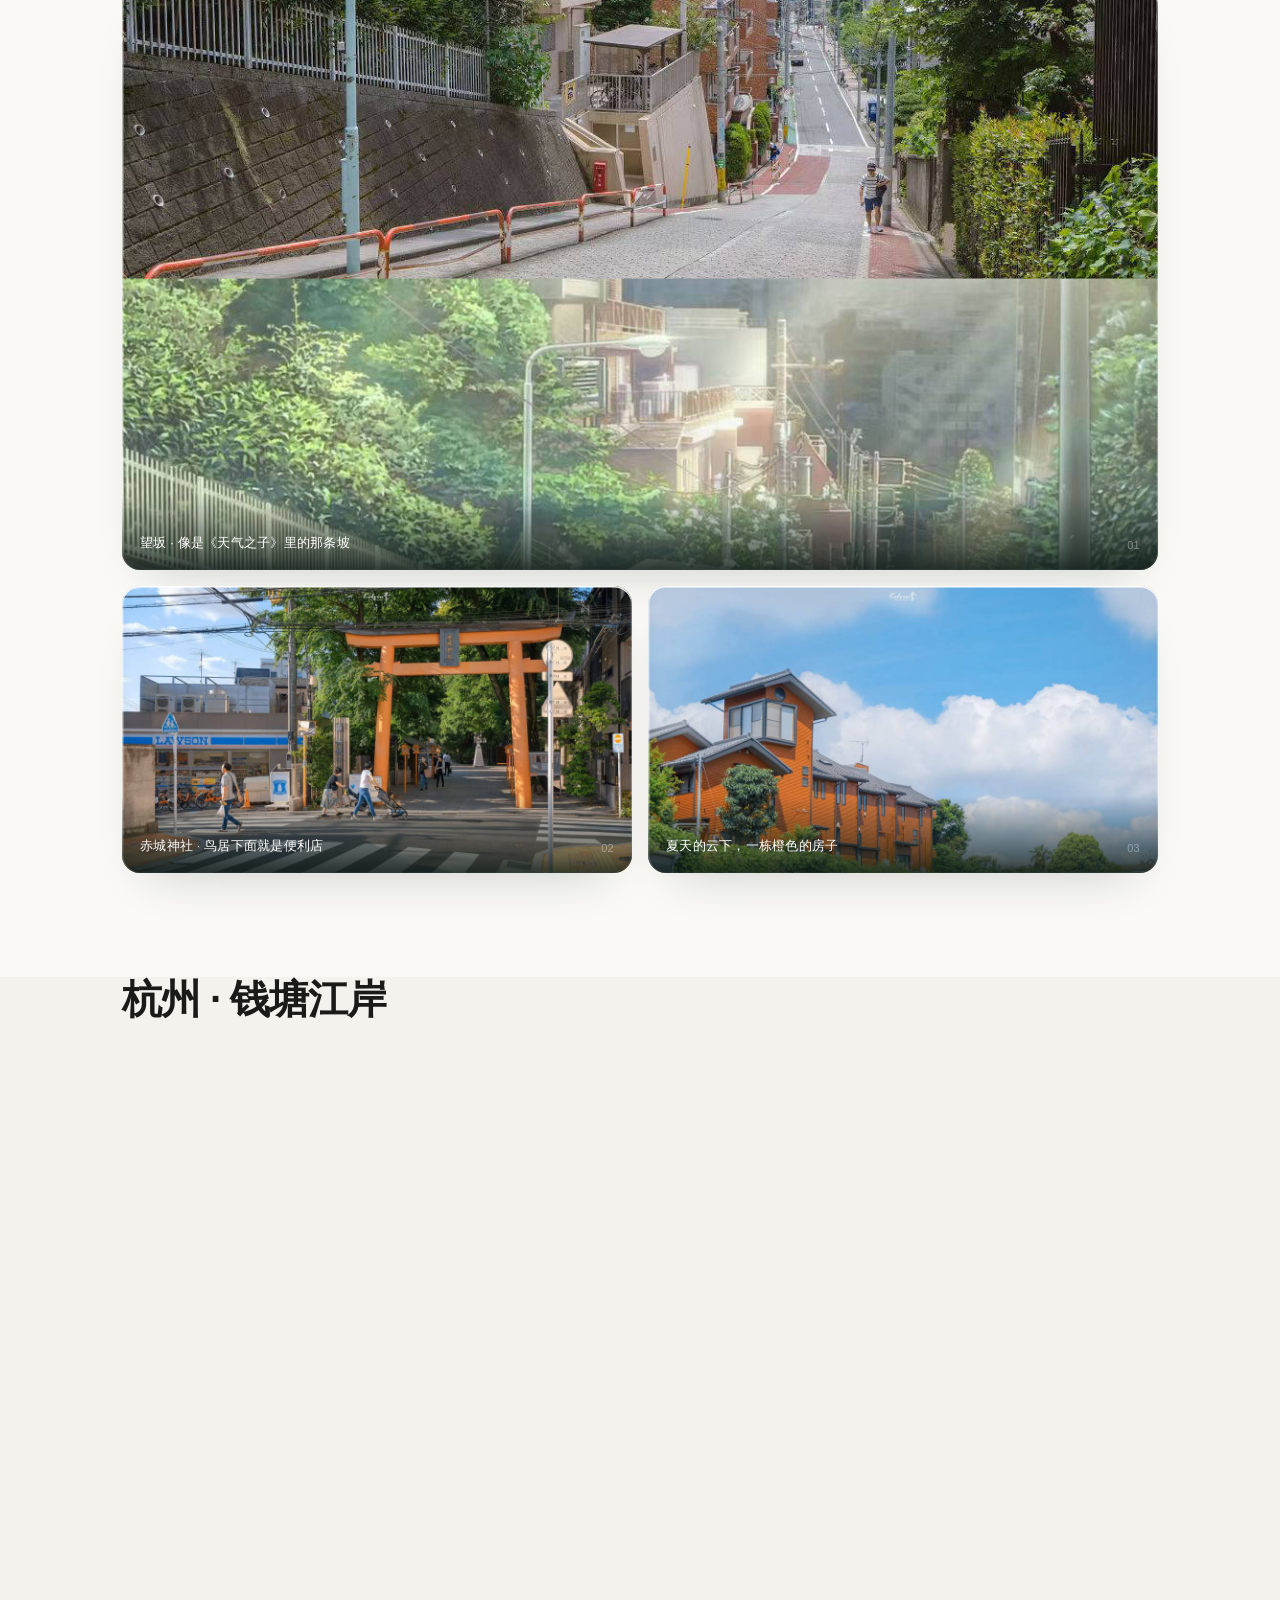
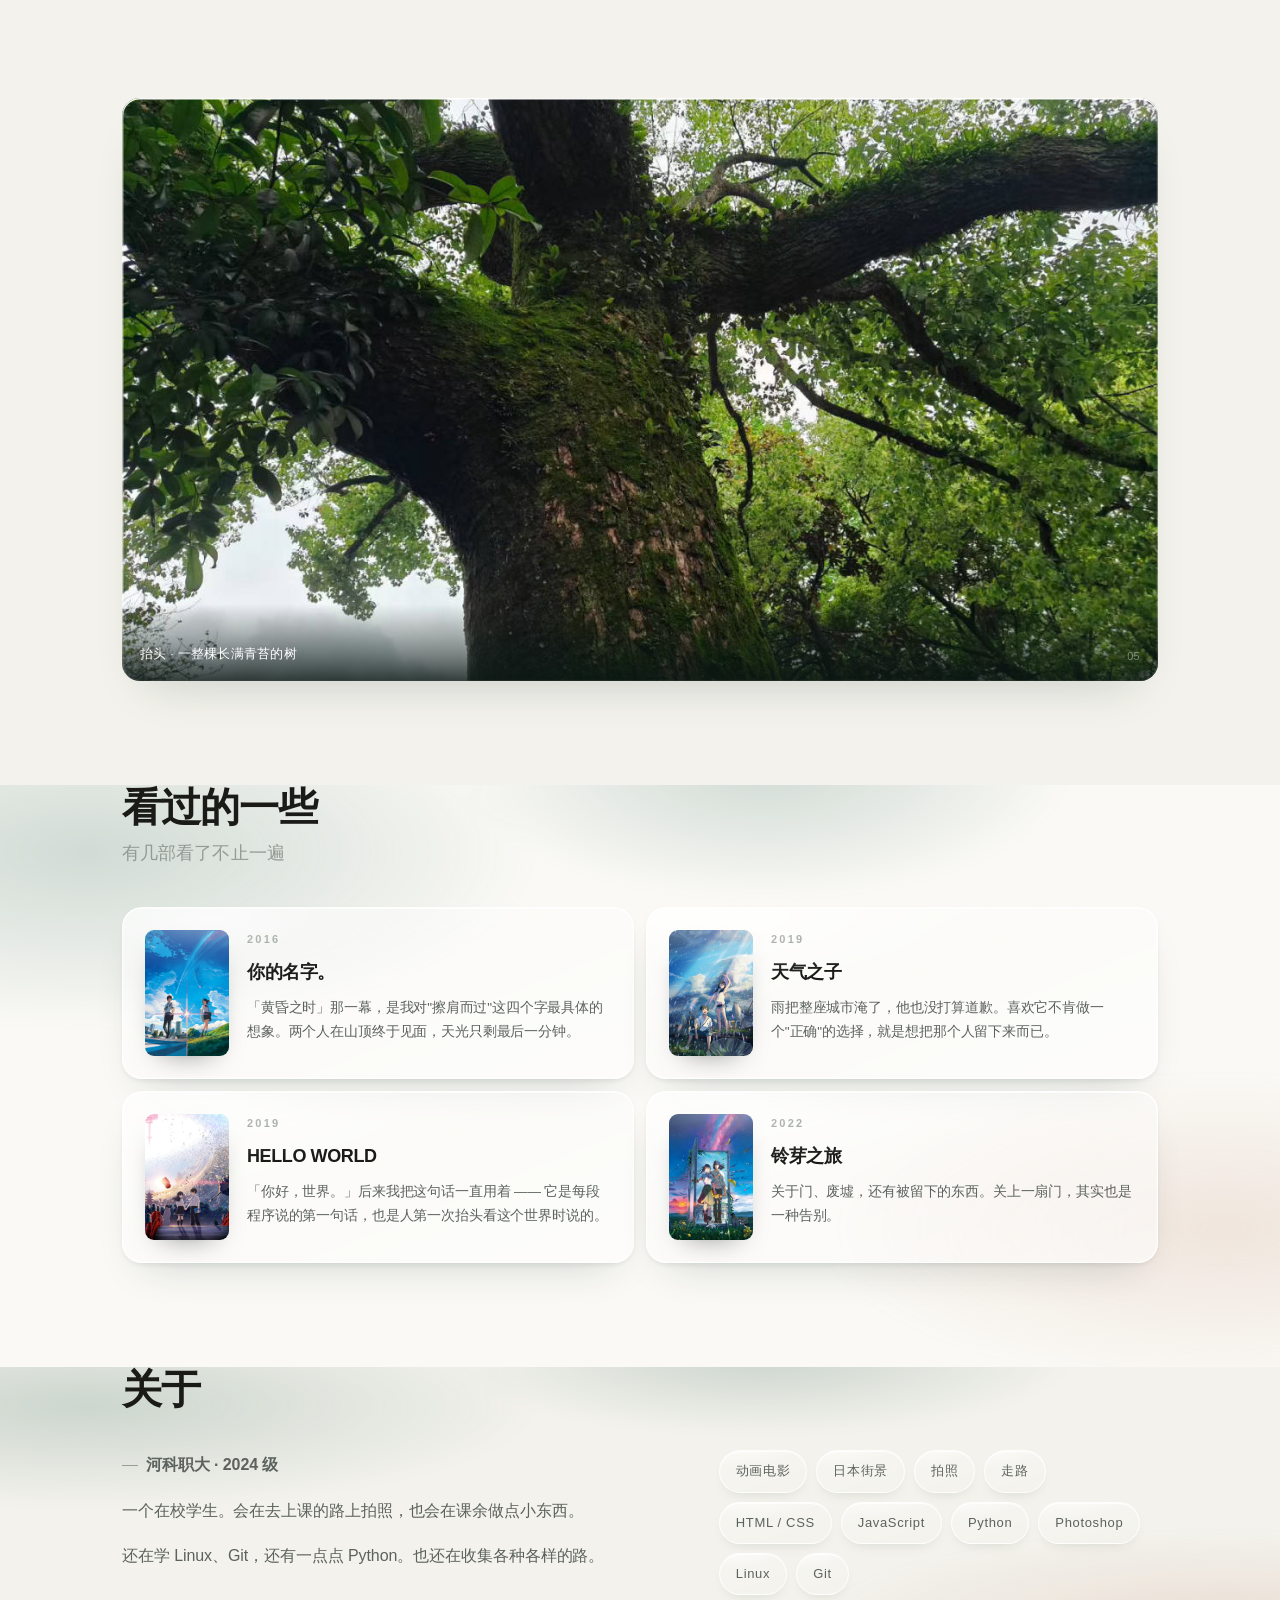
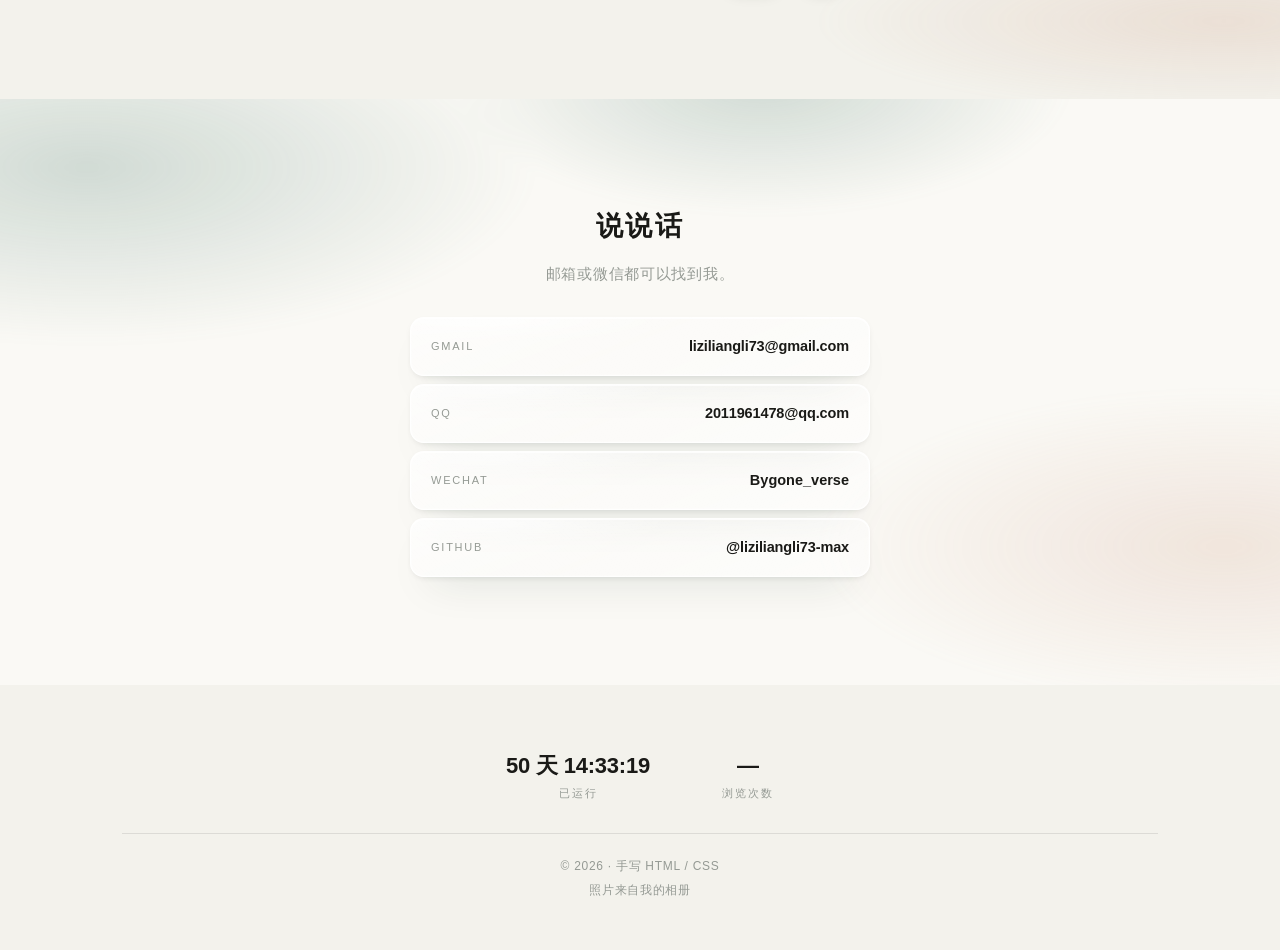
==== commit b37eb554: "联系区加入微信 Bygone_verse，点一下复制到剪贴板" ====
--- a/index.html
+++ b/index.html
@@ -925,6 +925,12 @@
   white-space:nowrap}
 .st .l{font-size:11px;letter-spacing:.18em;color:var(--ink3);white-space:nowrap}
 @media(max-width:360px){.stats{gap:22px}}
+
+/* 微信行（按钮形态，点一下复制） */
+button.mail{font:inherit;color:inherit;width:100%;text-align:left;cursor:pointer;
+  -webkit-appearance:none;appearance:none}
+button.mail:active{transform:scale(.995)}
+.mail .v.copied{color:var(--jade)}
 </style>
 <script>
 /* 页面打开时强制回到顶部（浏览器默认会恢复上次滚动位置，
@@ -1102,10 +1108,11 @@
 <section class="contact" id="contact">
   <div class="wrap">
     <h2 class="rv" data-en="Say hello" data-ja="話しましょう">说说话</h2>
-    <p class="rv" data-en="Either address works." data-ja="どちらのアドレスでも届きます。">随便哪个邮箱都能找到我。</p>
+    <p class="rv" data-en="Email or WeChat — either works." data-ja="メールでも WeChat でも、どちらでも届きます。">邮箱或微信都可以找到我。</p>
     <div class="mails rv">
       <a class="mail" href="mailto:liziliangli73@gmail.com"><span class="k">GMAIL</span><span class="v">liziliangli73@gmail.com</span></a>
       <a class="mail" href="mailto:2011961478@qq.com"><span class="k">QQ</span><span class="v">2011961478@qq.com</span></a>
+      <button type="button" class="mail" data-copy="Bygone_verse" title="点击复制微信号"><span class="k">WECHAT</span><span class="v" id="wxid">Bygone_verse</span></button>
       <a class="mail" href="https://github.com/liziliangli73-max" target="_blank" rel="noopener"><span class="k">GITHUB</span><span class="v">@liziliangli73-max</span></a>
     </div>
   </div>
@@ -1448,5 +1455,59 @@
     });
 })();
 </script>
+
+<script>
+(function(){
+  var btn = document.querySelector('[data-copy]');
+  if (!btn) return;
+  var v = btn.querySelector('.v');
+  var original = btn.getAttribute('data-copy');
+  var timer = null;
+
+  function msg(){
+    var l = document.documentElement.getAttribute('data-lang');
+    if (l === 'en') return 'Copied ✓';
+    if (l === 'ja') return 'コピーしました ✓';
+    return '已复制 ✓';
+  }
+  function feedback(ok){
+    clearTimeout(timer);
+    if (ok) {
+      v.textContent = msg();
+      v.classList.add('copied');
+      timer = setTimeout(function(){
+        v.textContent = original;
+        v.classList.remove('copied');
+      }, 1500);
+    } else {
+      v.textContent = original;
+    }
+  }
+  function legacyCopy(){
+    var ta = document.createElement('textarea');
+    ta.value = original;
+    ta.setAttribute('readonly','');
+    ta.style.cssText = 'position:fixed;top:0;left:0;opacity:0;pointer-events:none';
+    document.body.appendChild(ta);
+    ta.select();
+    ta.setSelectionRange(0, ta.value.length);
+    var ok = false;
+    try { ok = document.execCommand('copy'); } catch(e){ ok = false; }
+    document.body.removeChild(ta);
+    feedback(ok);
+  }
+
+  btn.addEventListener('click', function(){
+    /* http 页面不是安全上下文，navigator.clipboard 不可用，要走 execCommand */
+    if (window.isSecureContext && navigator.clipboard && navigator.clipboard.writeText) {
+      navigator.clipboard.writeText(original)
+        .then(function(){ feedback(true); })
+        .catch(legacyCopy);
+    } else {
+      legacyCopy();
+    }
+  });
+})();
+</script>
 </body>
 </html>
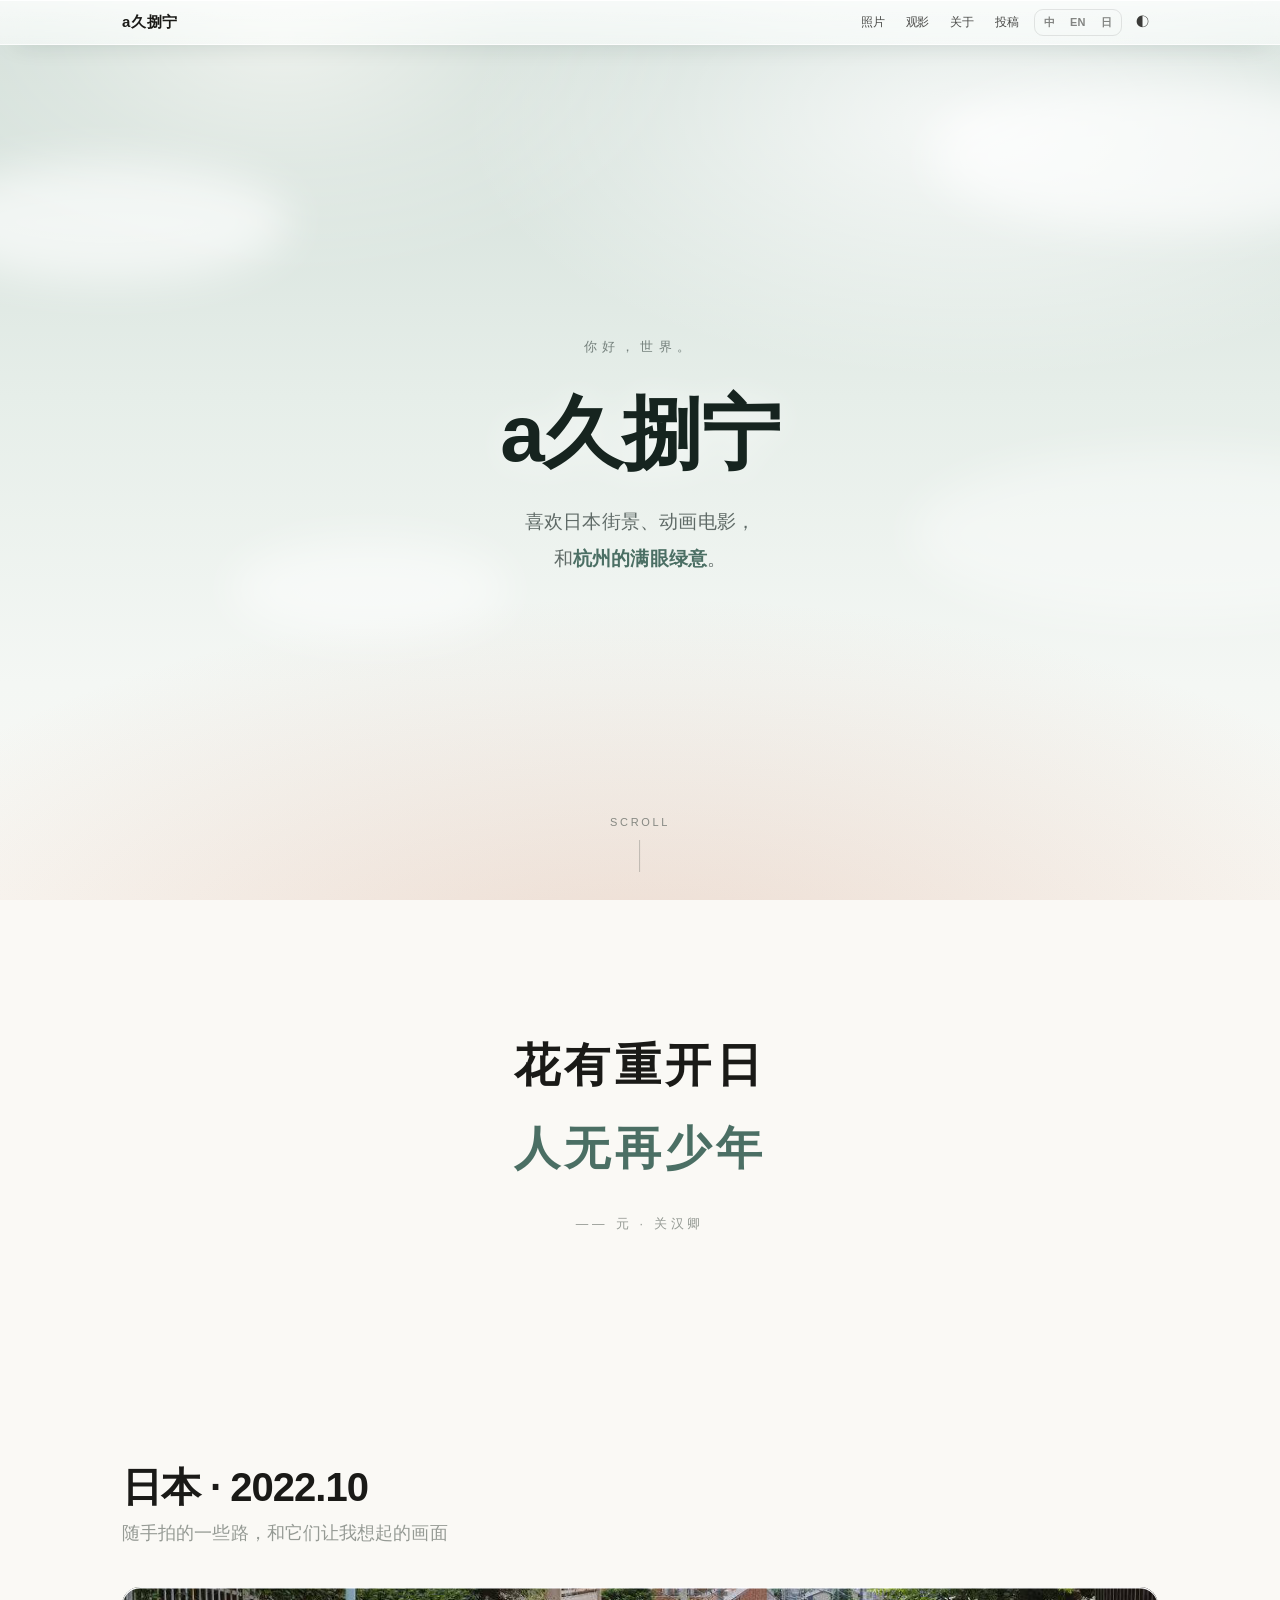
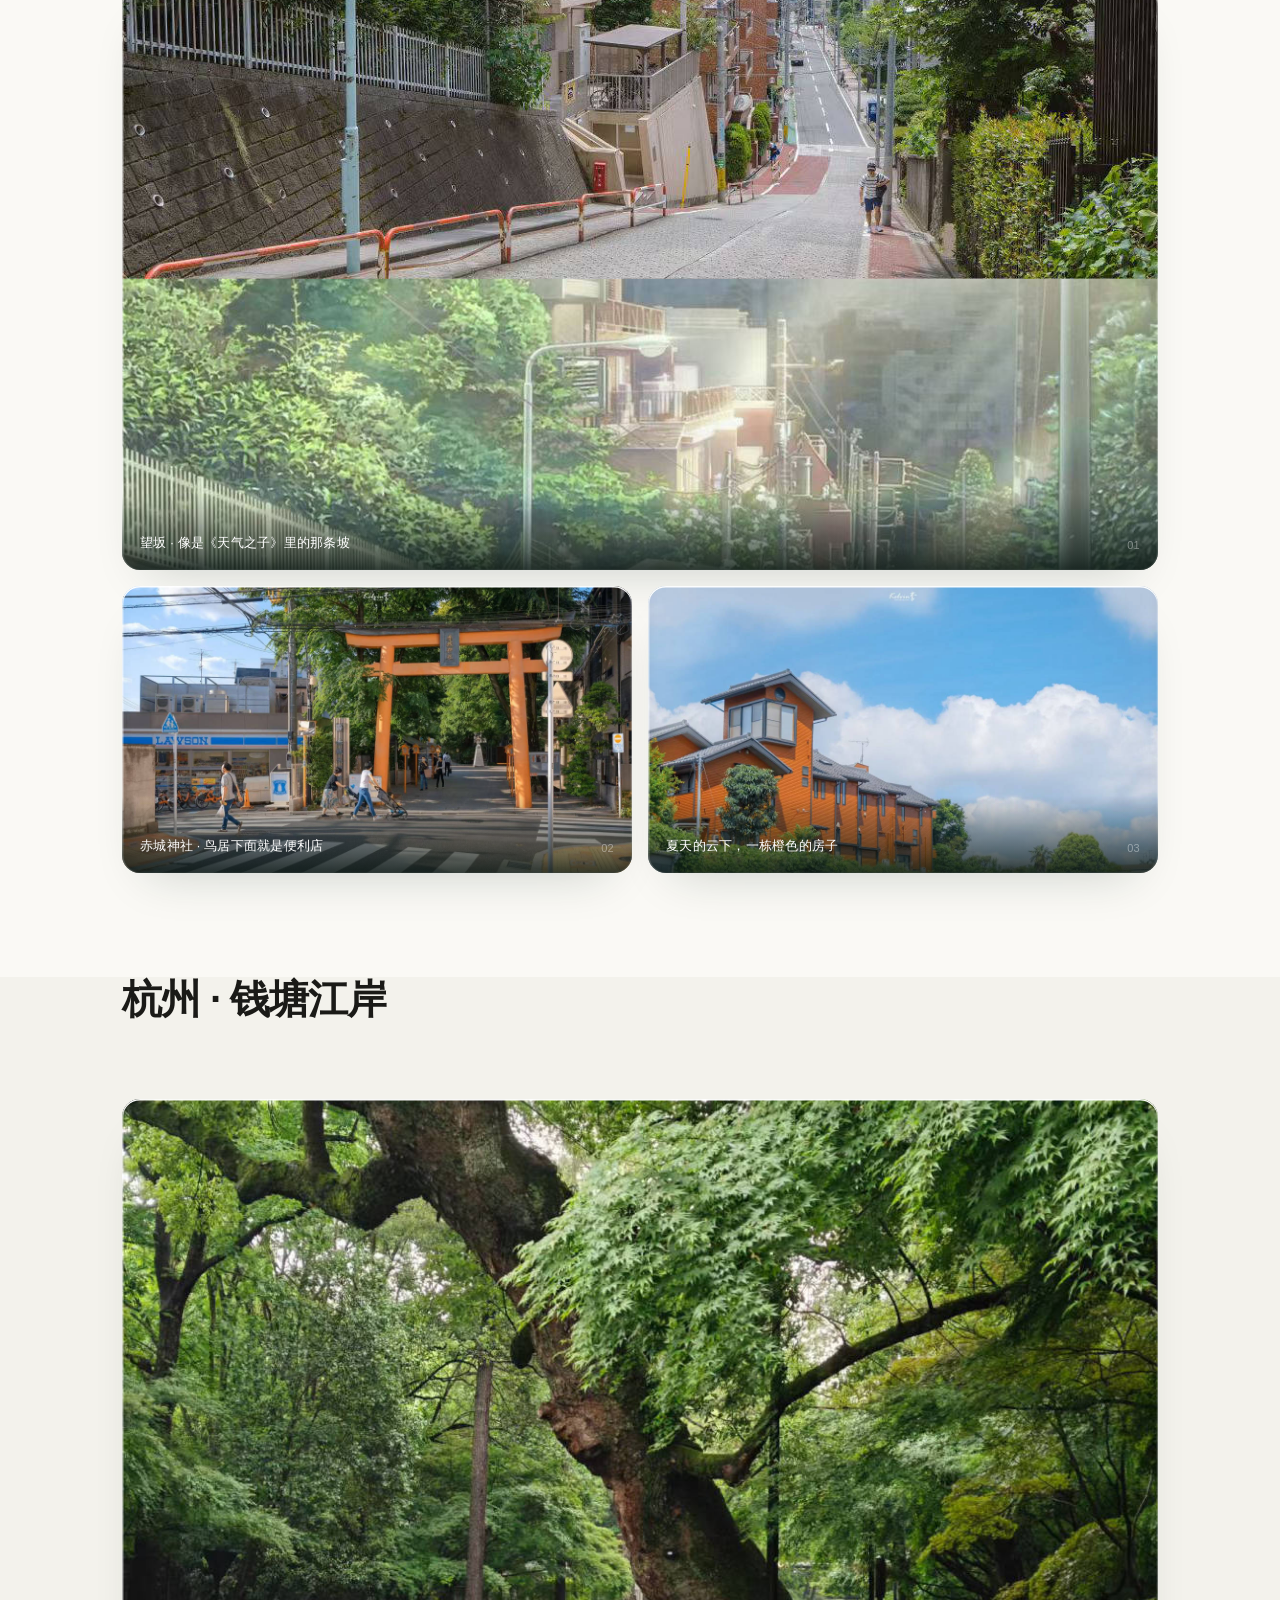
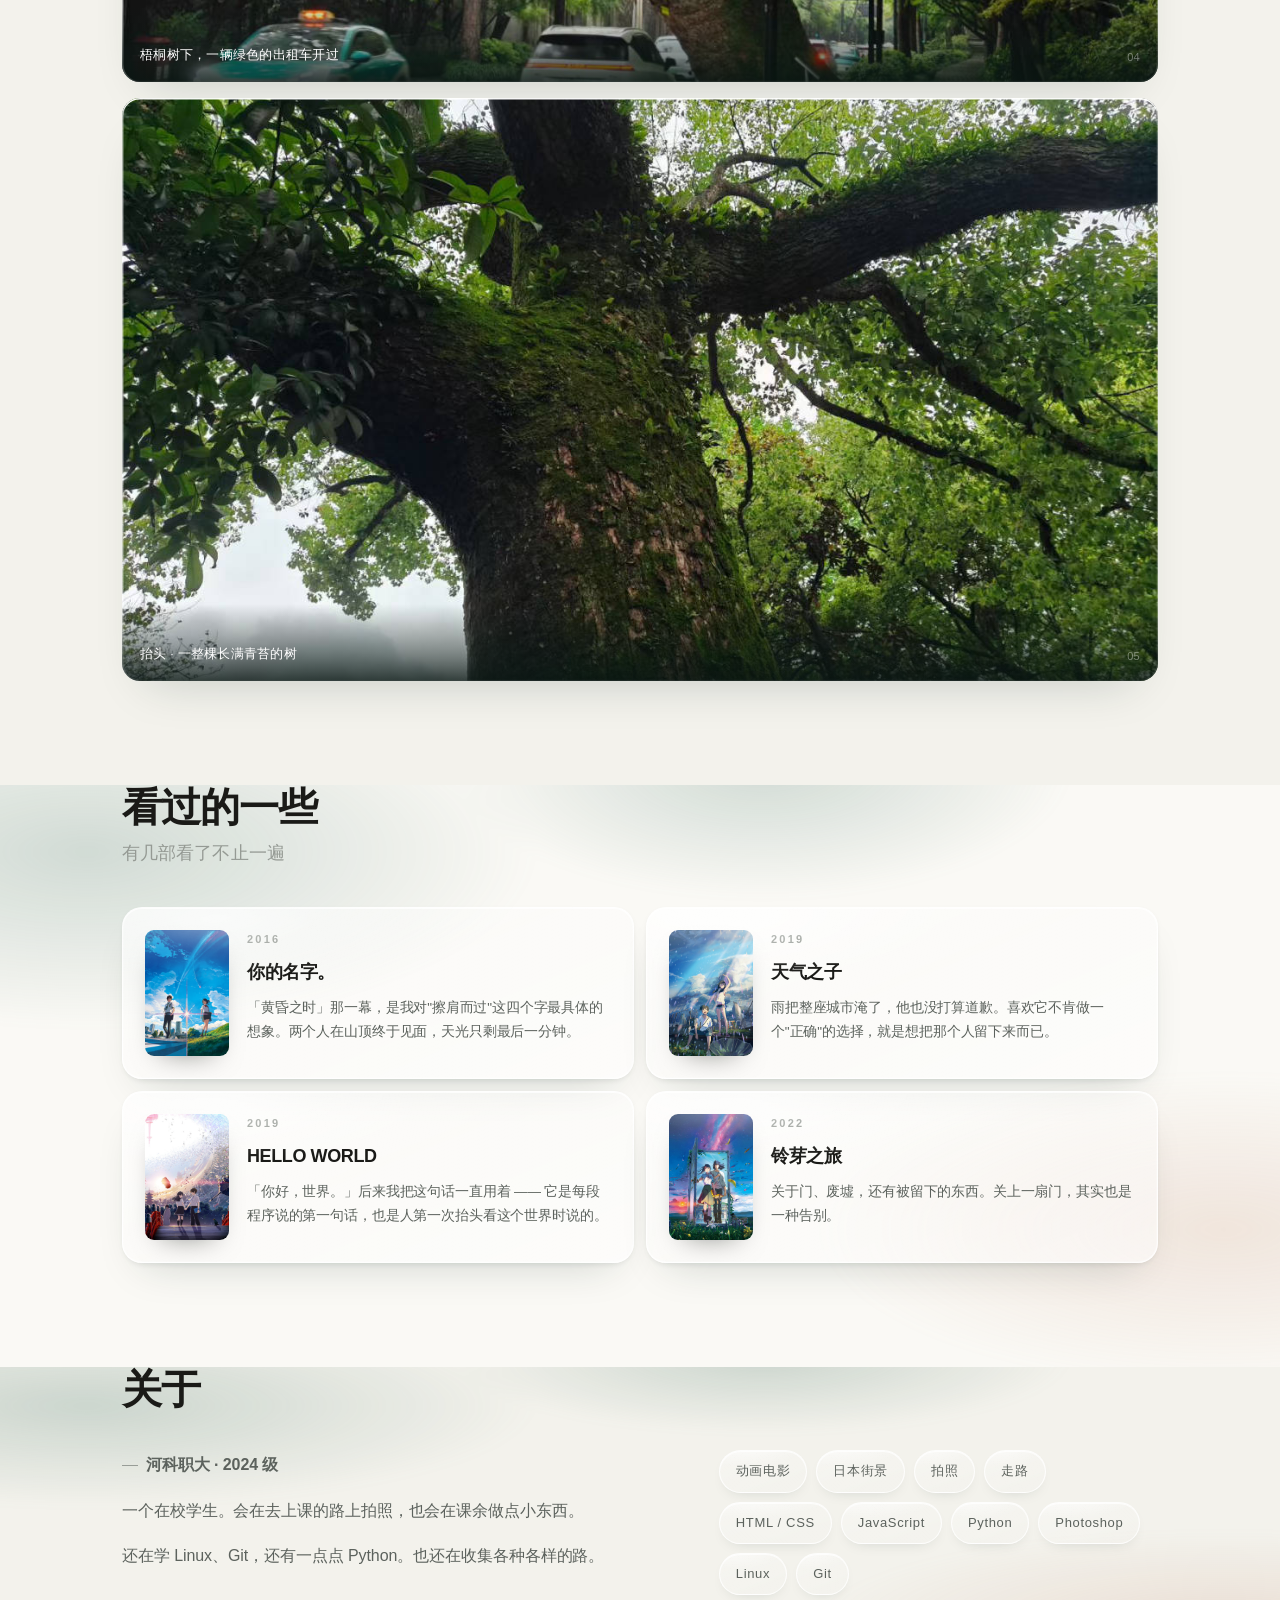
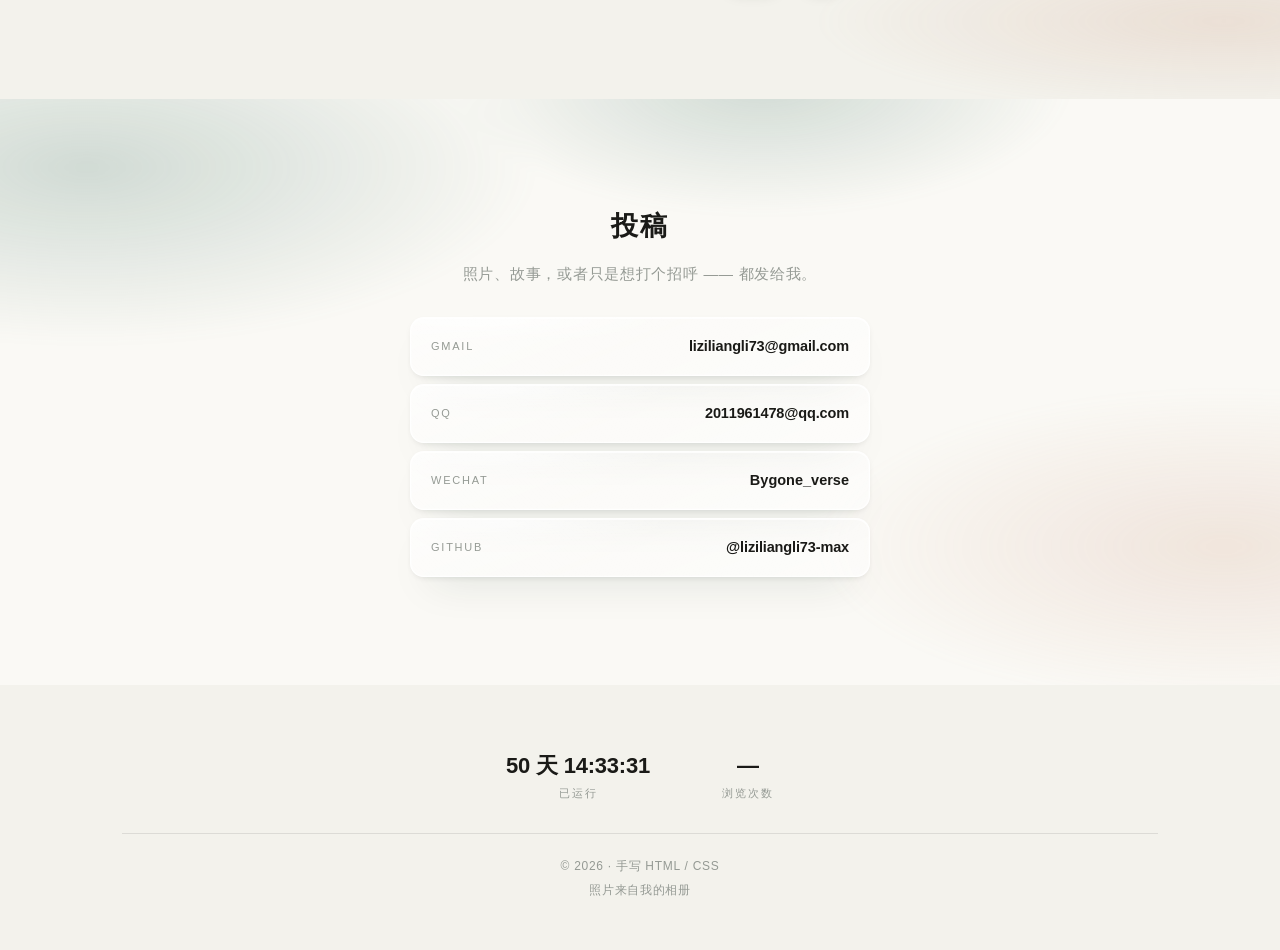
==== commit a6d16807: "联系区标题「说说话」改为「投稿」，文案改为邀请投稿" ====
--- a/index.html
+++ b/index.html
@@ -961,7 +961,7 @@
       <a href="#jp" data-en="Photos" data-ja="写真">照片</a>
       <a href="#films" class="m" data-en="Films" data-ja="映画">观影</a>
       <a href="#about" class="m" data-en="About" data-ja="について">关于</a>
-      <a href="#contact" data-en="Contact" data-ja="連絡">联系</a>
+      <a href="#contact" data-en="Submissions" data-ja="投稿">投稿</a>
       <div class="langsel" role="group" aria-label="Language"><button data-setlang="zh">中</button><button data-setlang="en">EN</button><button data-setlang="ja">日</button></div>
       <button class="ico" id="tgl" aria-label="Toggle day/night">◐</button>
     </div>
@@ -1107,8 +1107,8 @@
 
 <section class="contact" id="contact">
   <div class="wrap">
-    <h2 class="rv" data-en="Say hello" data-ja="話しましょう">说说话</h2>
-    <p class="rv" data-en="Email or WeChat — either works." data-ja="メールでも WeChat でも、どちらでも届きます。">邮箱或微信都可以找到我。</p>
+    <h2 class="rv" data-en="Submissions" data-ja="投稿">投稿</h2>
+    <p class="rv" data-en="Photos, stories, or just a hello — send them over." data-ja="写真でも、話でも、ただの挨拶でも。送ってください。">照片、故事，或者只是想打个招呼 —— 都发给我。</p>
     <div class="mails rv">
       <a class="mail" href="mailto:liziliangli73@gmail.com"><span class="k">GMAIL</span><span class="v">liziliangli73@gmail.com</span></a>
       <a class="mail" href="mailto:2011961478@qq.com"><span class="k">QQ</span><span class="v">2011961478@qq.com</span></a>
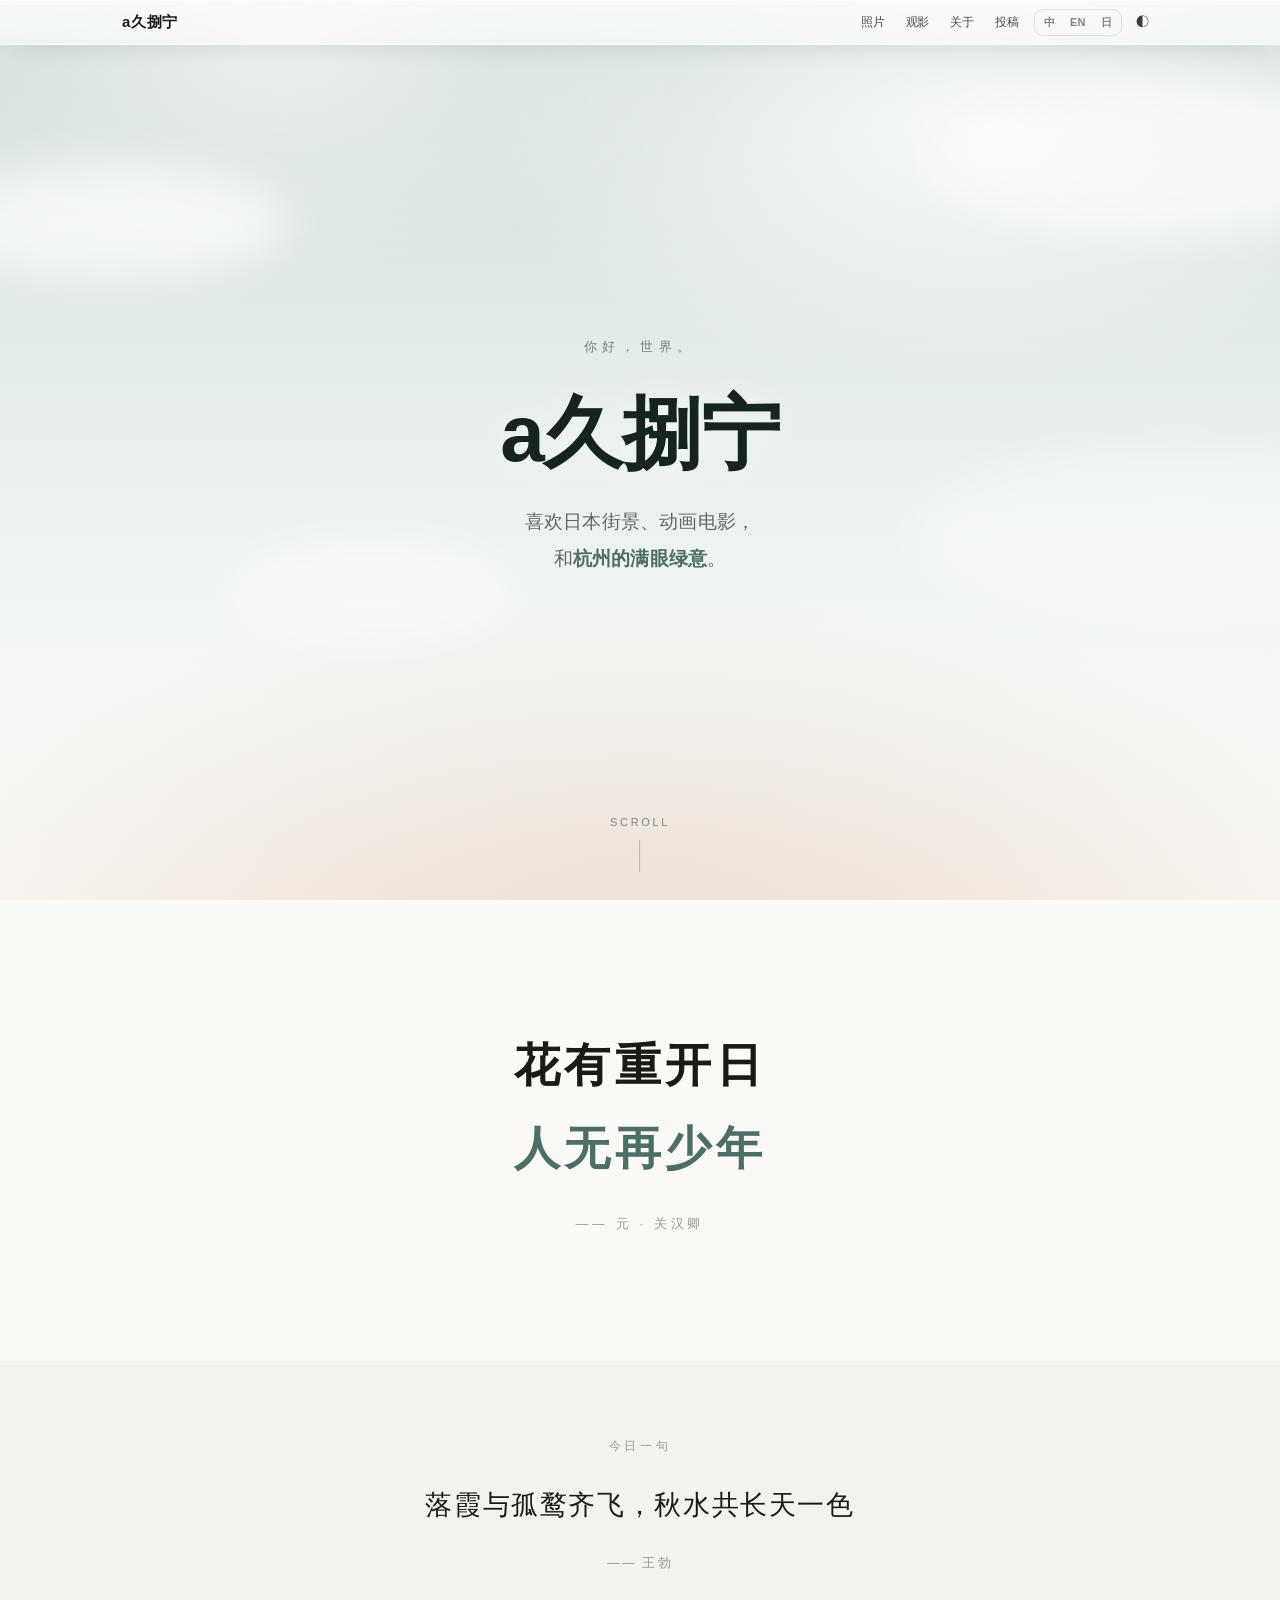
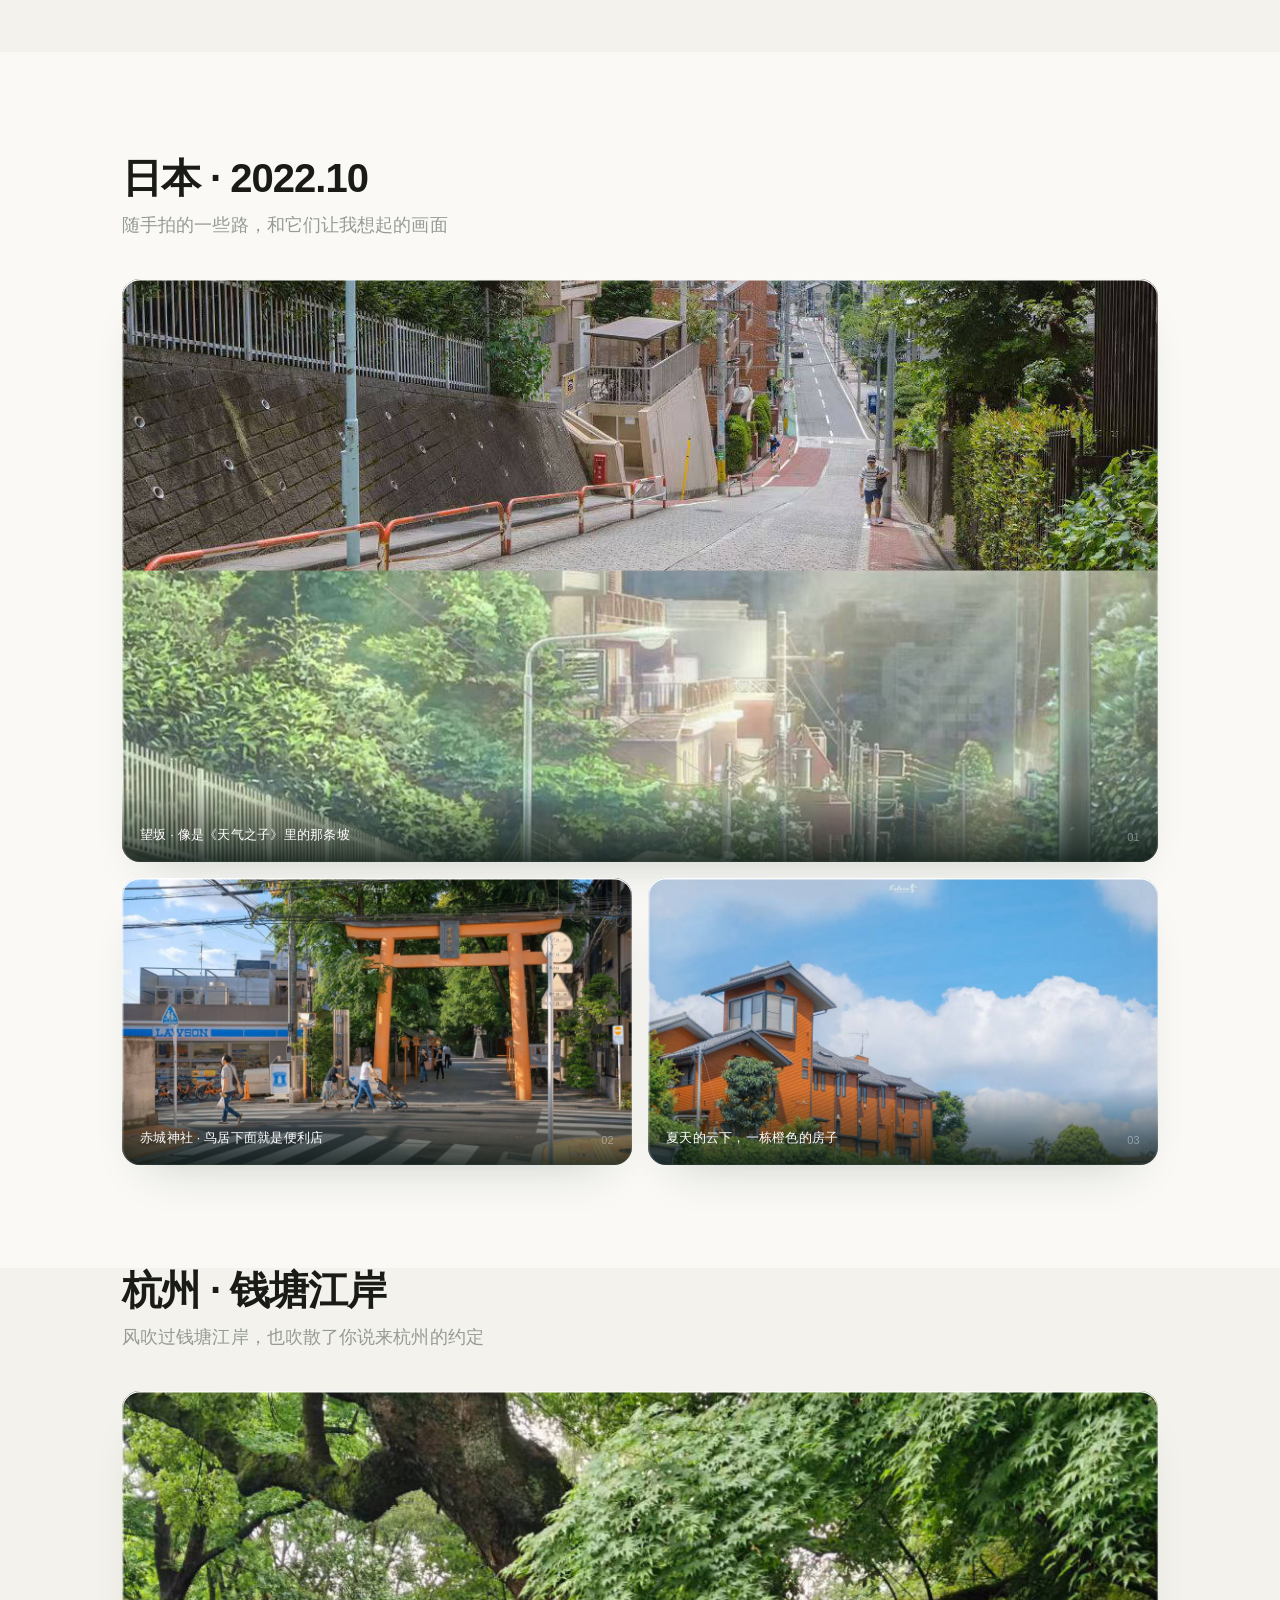
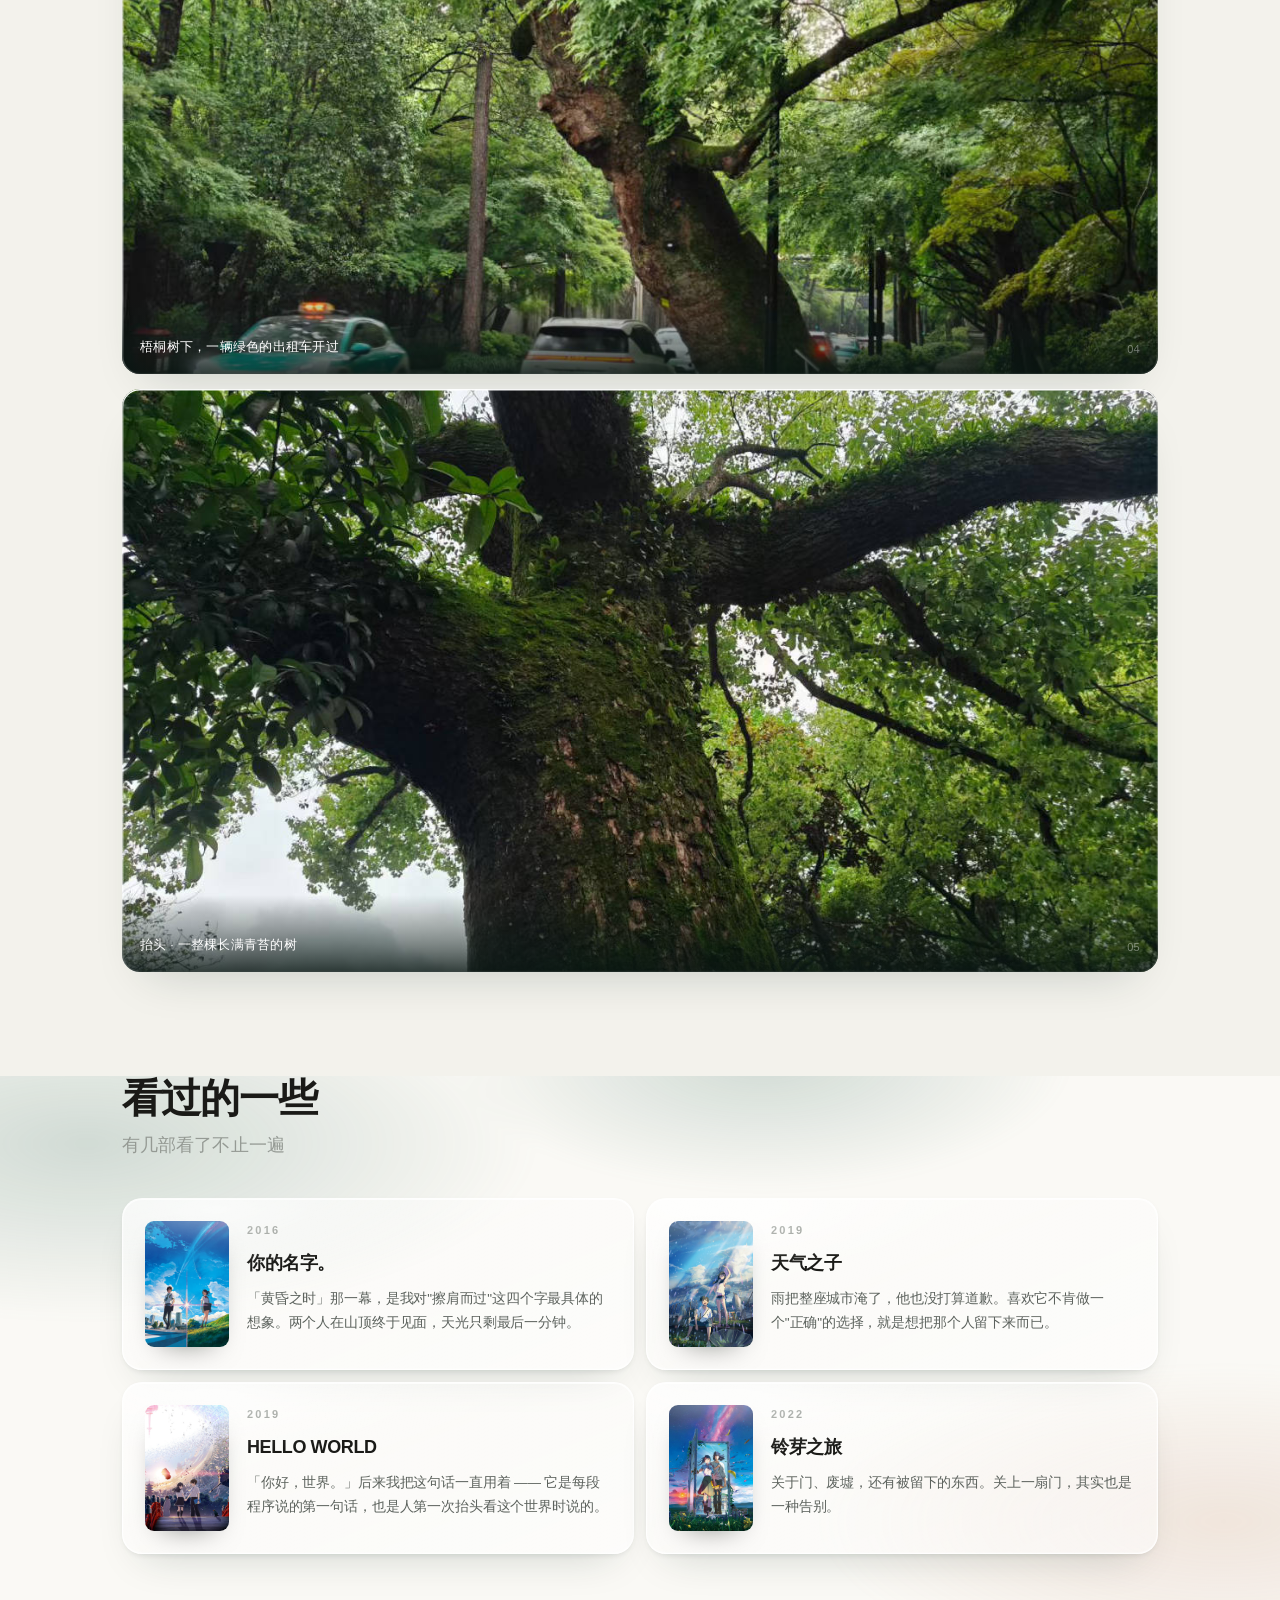
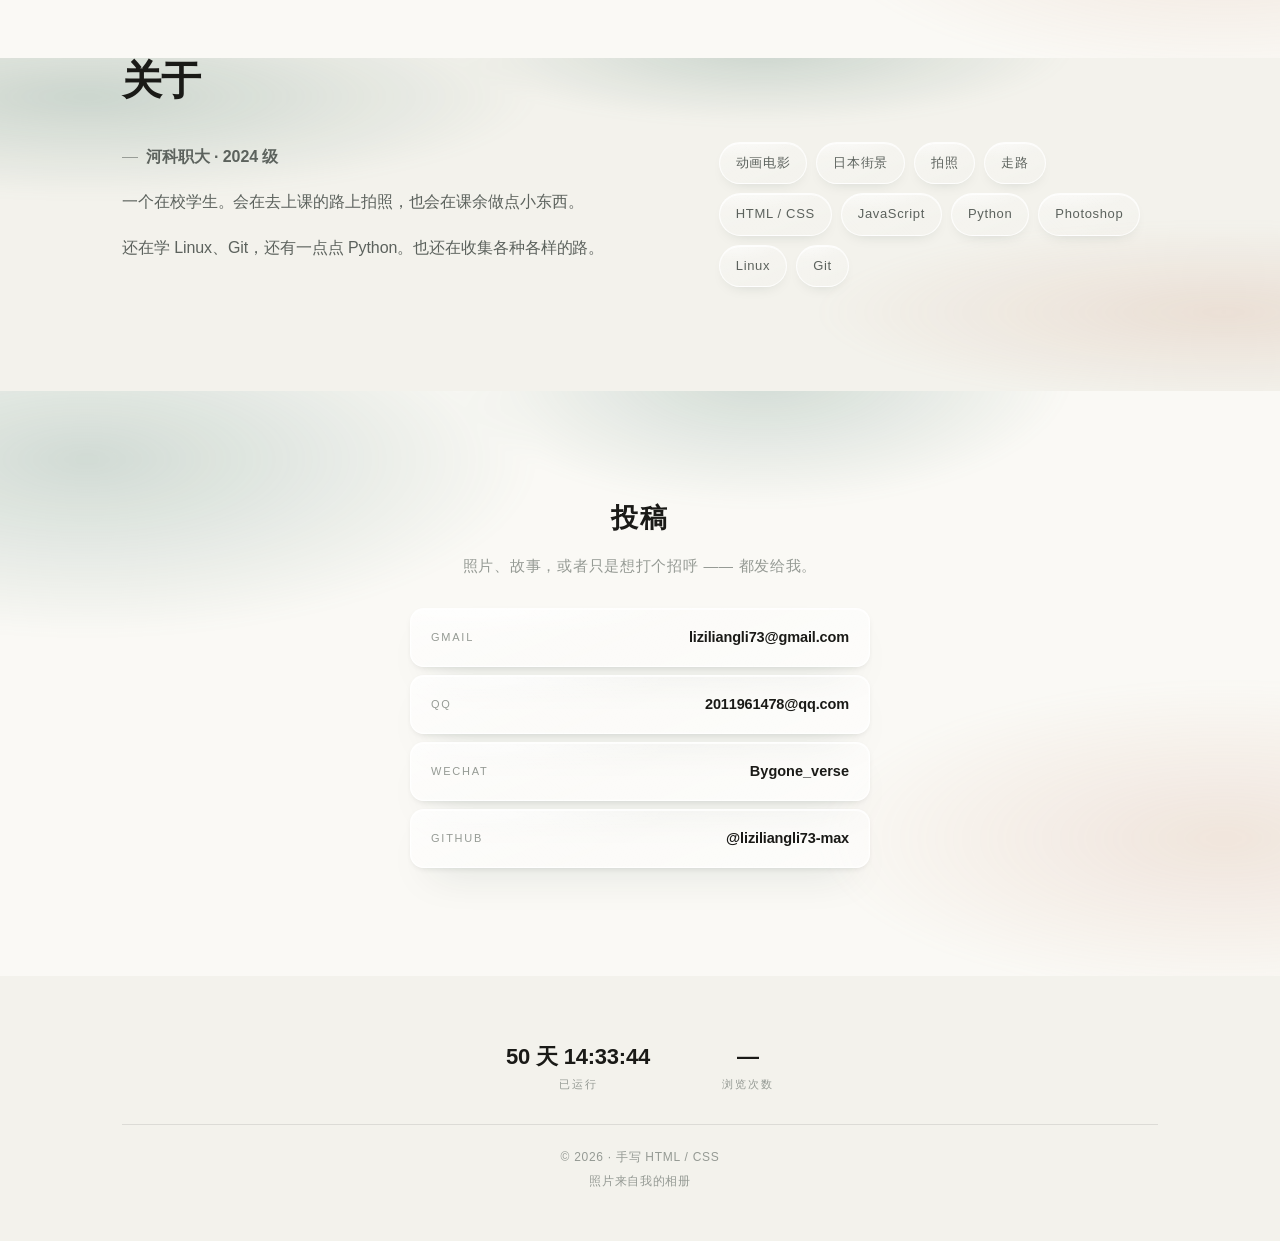
==== commit d18170d8: "新增每日一句区块" ====
--- a/index.html
+++ b/index.html
@@ -931,6 +931,14 @@
   -webkit-appearance:none;appearance:none}
 button.mail:active{transform:scale(.995)}
 .mail .v.copied{color:var(--jade)}
+
+/* ── 每日一句 ── */
+.daily{padding:76px 0;text-align:center;background:var(--tint)}
+.daily .kicker{font-size:11.5px;letter-spacing:.32em;color:var(--ink3);text-transform:uppercase;margin:0 0 22px}
+.daily .line{font-size:clamp(19px,4.6vw,27px);font-weight:500;letter-spacing:.06em;line-height:1.95;margin:0 0 16px;color:var(--ink)}
+.daily .from{font-style:normal;font-size:12.5px;letter-spacing:.18em;color:var(--ink3)}
+.daily[hidden]{display:none}
+@media(max-width:520px){.daily{padding:60px 0}}
 </style>
 <script>
 /* 页面打开时强制回到顶部（浏览器默认会恢复上次滚动位置，
@@ -986,6 +994,14 @@
     <cite class="rv" data-en="— Guan Hanqing, Yuan dynasty" data-ja="— 元・関漢卿">—— 元 · 关汉卿</cite>
   </div>
 </section>
+  <section class="daily" id="dailyQuote" hidden aria-label="每日一句">
+    <div class="wrap">
+      <p class="kicker">今日一句</p>
+      <blockquote class="line" id="dqText"></blockquote>
+      <cite class="from" id="dqFrom"></cite>
+    </div>
+  </section>
+
 
 <section class="sec" id="jp">
   <div class="wrap">
@@ -1509,5 +1525,37 @@
   });
 })();
 </script>
+
+<script>
+(function () {
+  var box = document.getElementById('dailyQuote');
+  if (!box) return;
+  var elText = document.getElementById('dqText');
+  var elFrom = document.getElementById('dqFrom');
+  var elKick = box.querySelector('.kicker');
+  var doc = null;
+
+  function lang() { return document.documentElement.getAttribute('data-lang') || 'zh'; }
+
+  function paint() {
+    if (!doc) return;
+    var L = lang();
+    var text = doc.text, from = '—— ' + doc.author;
+    if (L === 'en') { text = doc.en || doc.text; from = '— ' + (doc.authorEn || doc.author); }
+    else if (L === 'ja') { text = doc.ja || doc.text; from = '— ' + (doc.authorJa || doc.author); }
+    elText.textContent = text;
+    elFrom.textContent = from;
+    elKick.textContent = L === 'en' ? 'A line for today' : (L === 'ja' ? '今日の一句' : '今日一句');
+    box.hidden = false;
+  }
+
+  fetch('daily/quote.json?v=' + Date.now())
+    .then(function (r) { return r.ok ? r.json() : Promise.reject(); })
+    .then(function (d) { doc = d; paint(); })
+    .catch(function () { box.hidden = true; });
+
+  window.addEventListener('langchange', paint);
+})();
+</script>
 </body>
 </html>
